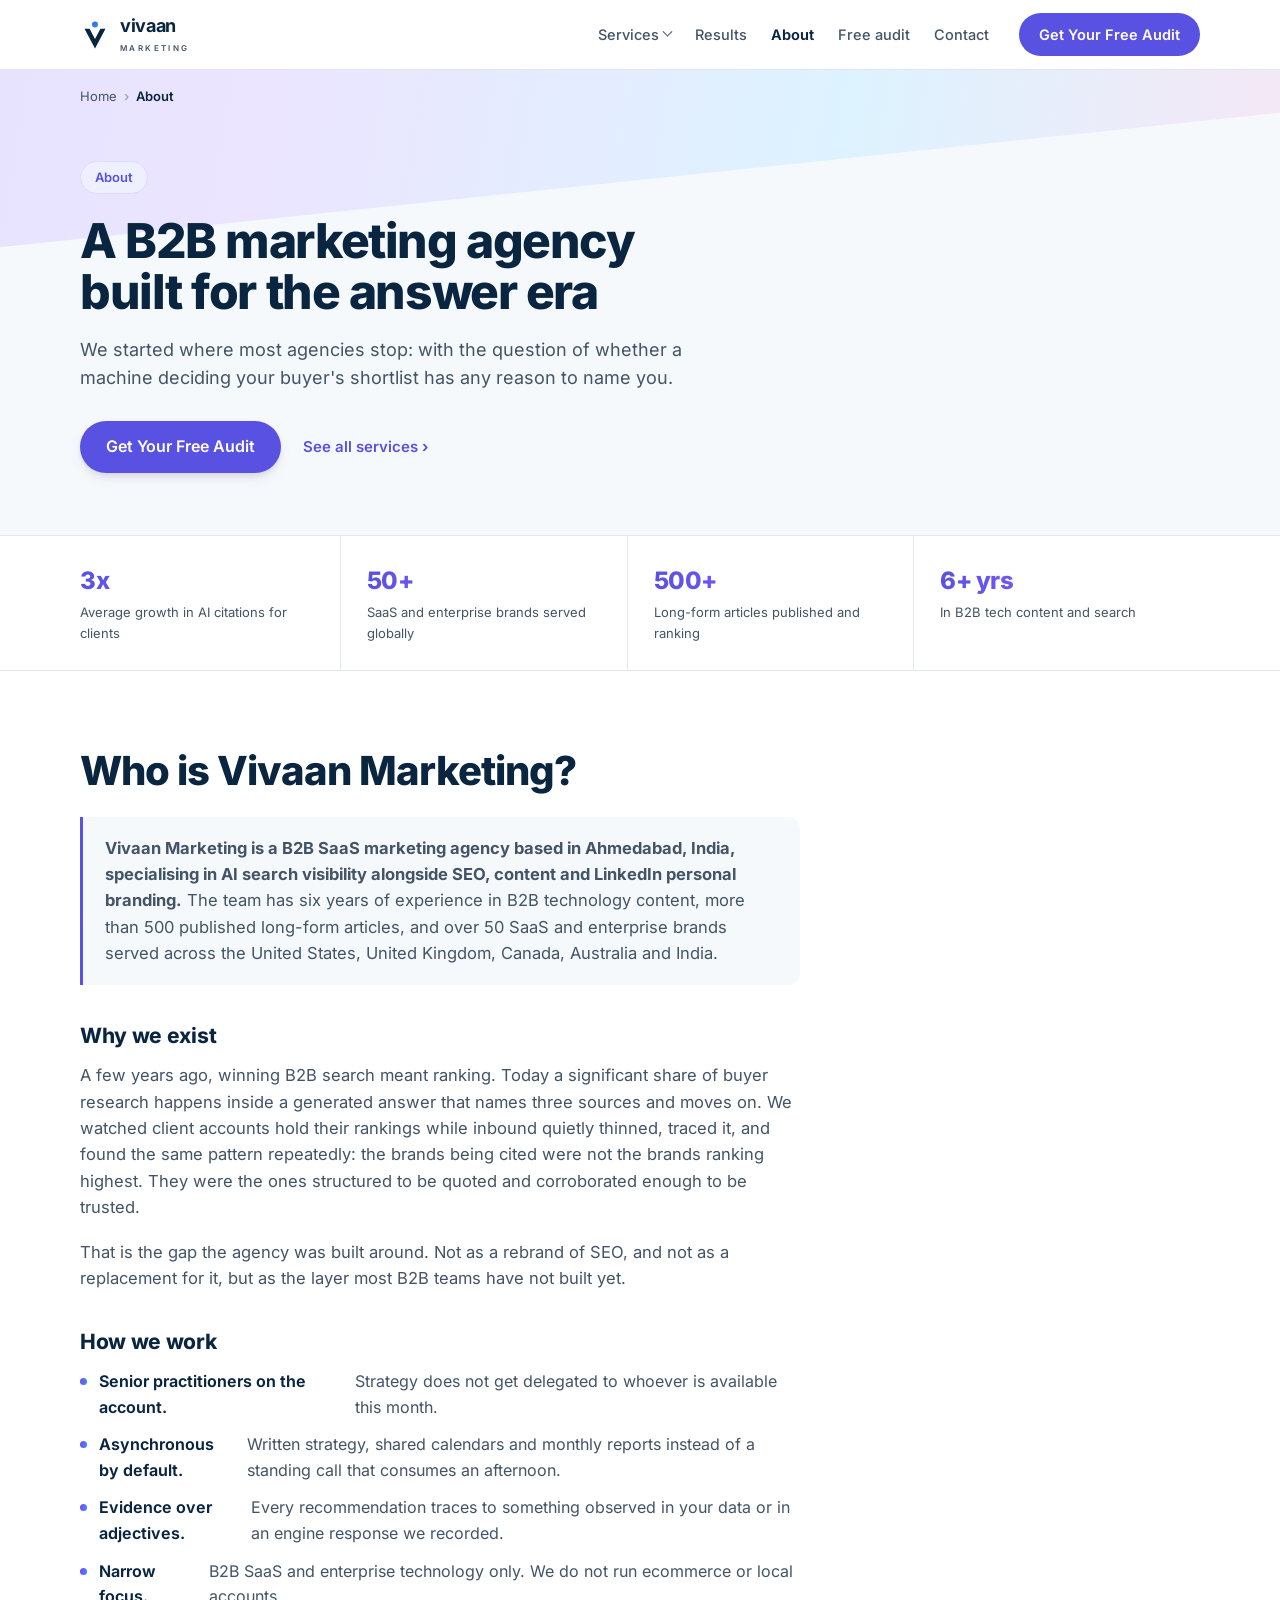
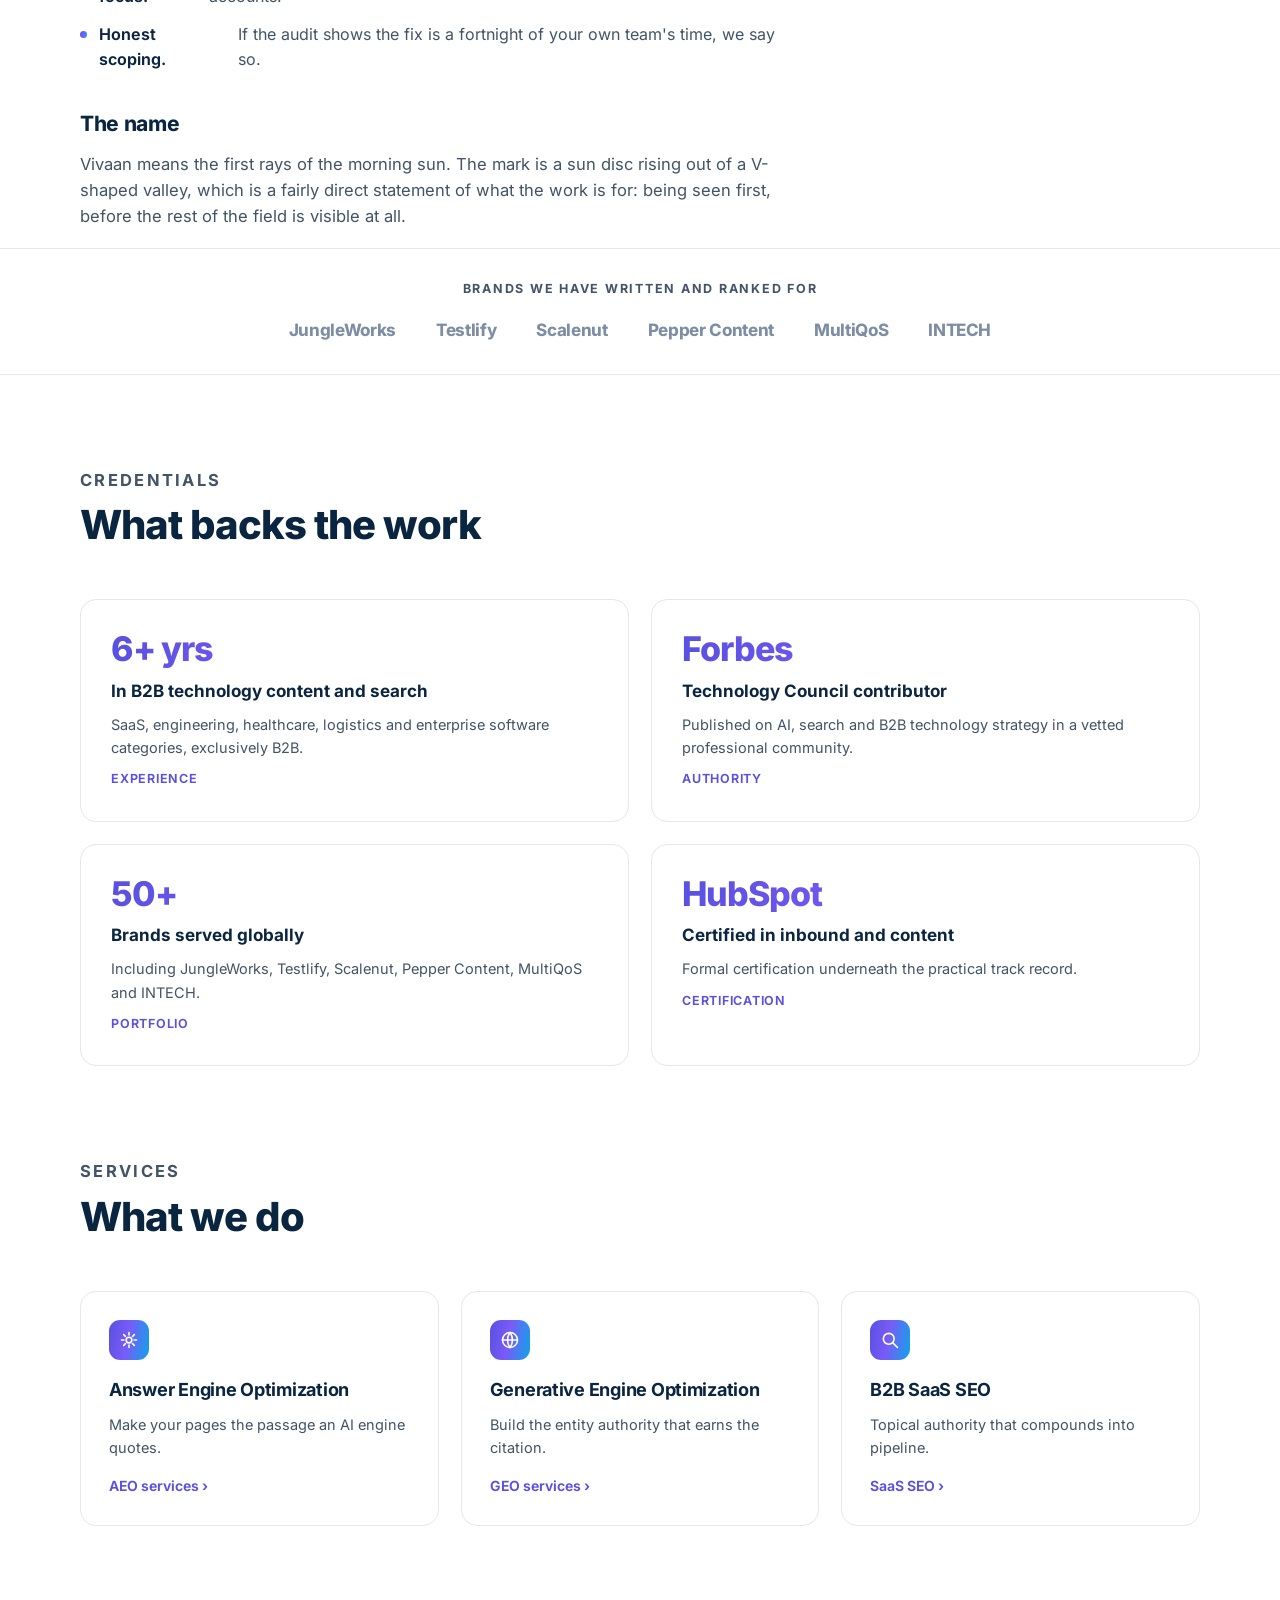
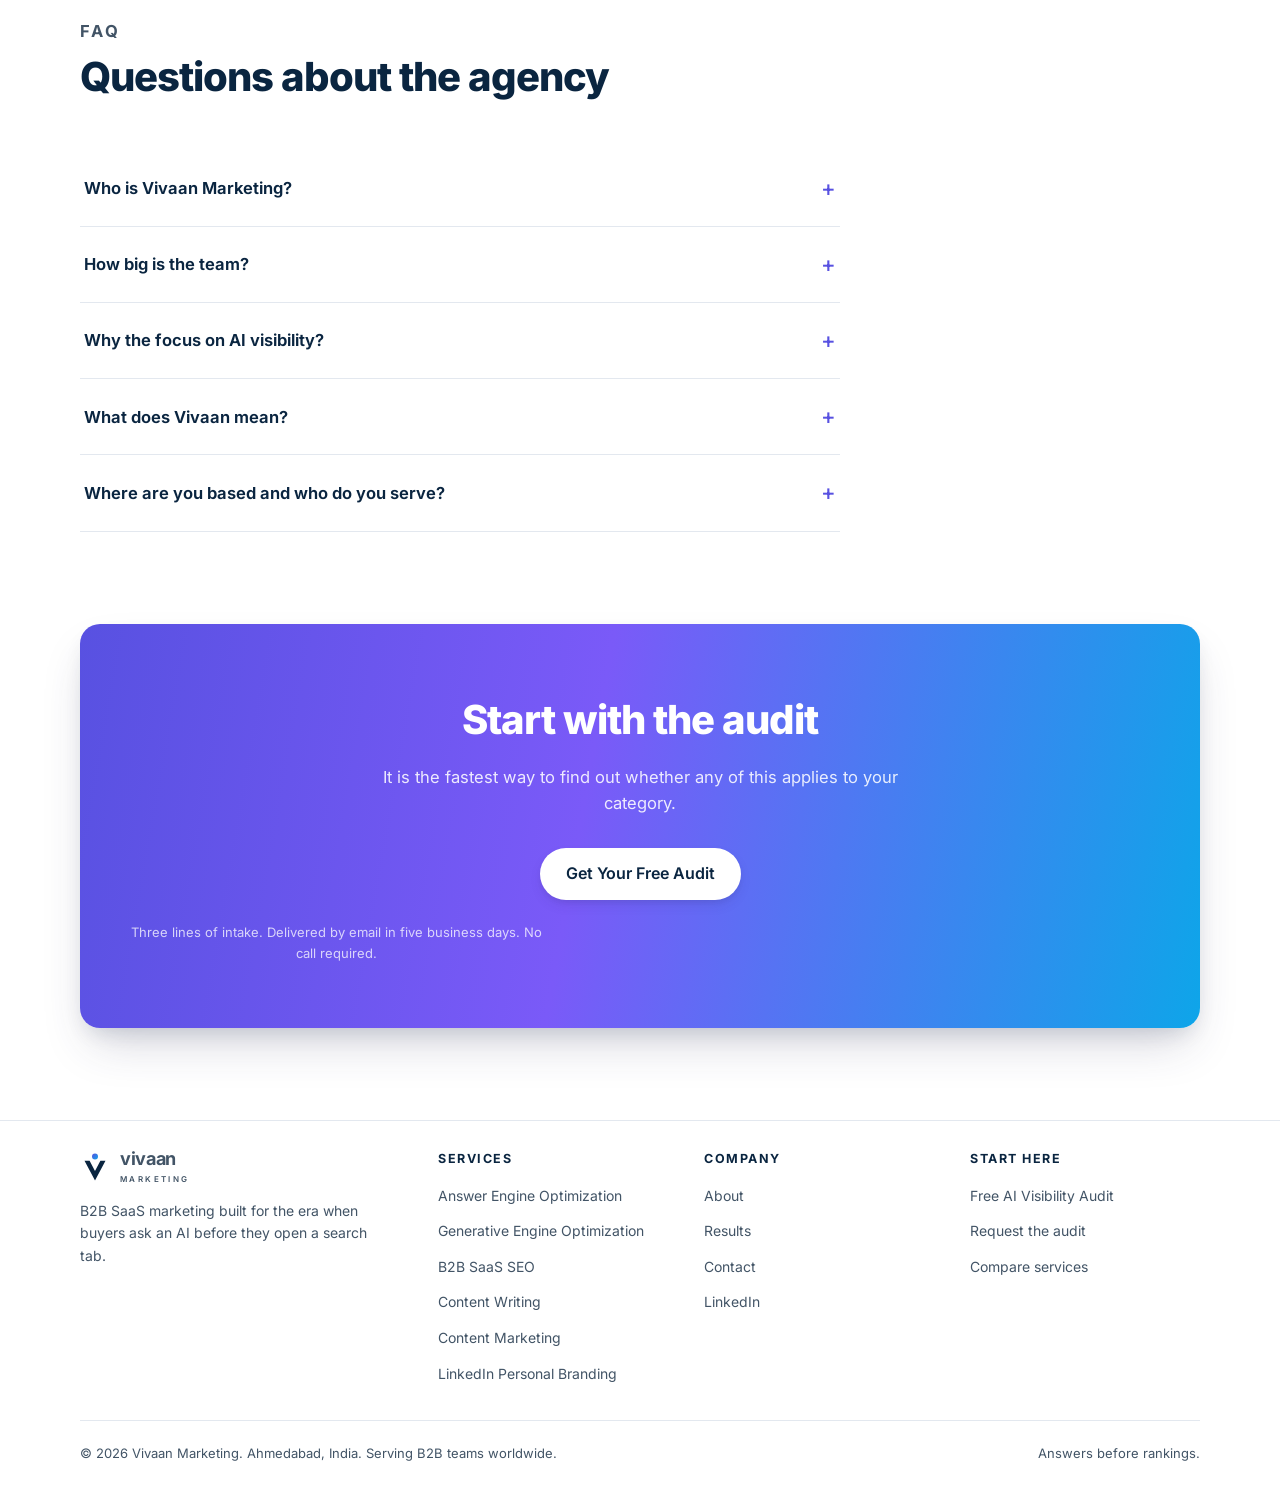
==== about/index.html @ de5fc1b3 "Build Vivaan Marketing site: 13 pages, AEO/GEO schema, CWV optimised Full-service B2B SaaS marketing" ====
<!doctype html>
<html lang="en">
<head>
<meta charset="utf-8">
<meta name="viewport" content="width=device-width, initial-scale=1">
<title>About Vivaan Marketing | B2B SaaS Marketing Agency</title>
<meta name="description" content="Vivaan Marketing is a B2B SaaS marketing agency specialising in AI search visibility, SEO, content and LinkedIn. Six years in B2B tech, 50+ brands, 500+ articles shipped.">
<link rel="canonical" href="https://vivaanmarketing.com/about/">
<meta name="robots" content="index, follow, max-image-preview:large, max-snippet:-1, max-video-preview:-1">
<link rel="preload" href="/assets/fonts/inter-latin.woff2" as="font" type="font/woff2" crossorigin>
<link rel="stylesheet" href="/assets/site.css">
<link rel="icon" href="/assets/favicon.svg" type="image/svg+xml">
<meta name="theme-color" content="#5851E1">
<meta property="og:site_name" content="Vivaan Marketing">
<meta property="og:title" content="About Vivaan Marketing | B2B SaaS Marketing Agency">
<meta property="og:description" content="Vivaan Marketing is a B2B SaaS marketing agency specialising in AI search visibility, SEO, content and LinkedIn. Six years in B2B tech, 50+ brands, 500+ articles shipped.">
<meta property="og:type" content="website">
<meta property="og:url" content="https://vivaanmarketing.com/about/">
<meta property="og:image" content="https://vivaanmarketing.com/assets/social-card.png">
<meta property="og:image:width" content="1200">
<meta property="og:image:height" content="630">
<meta name="twitter:card" content="summary_large_image">
<meta name="twitter:title" content="About Vivaan Marketing | B2B SaaS Marketing Agency">
<meta name="twitter:description" content="Vivaan Marketing is a B2B SaaS marketing agency specialising in AI search visibility, SEO, content and LinkedIn. Six years in B2B tech, 50+ brands, 500+ articles shipped.">
<meta name="twitter:image" content="https://vivaanmarketing.com/assets/social-card.png">
<script type="application/ld+json">{"@context":"https://schema.org","@graph":[{"@type":["ProfessionalService","Organization"],"@id":"https://vivaanmarketing.com/#org","name":"Vivaan Marketing","alternateName":"Vivaan Martech","url":"https://vivaanmarketing.com/","logo":{"@type":"ImageObject","url":"https://vivaanmarketing.com/assets/logo.svg"},"image":"https://vivaanmarketing.com/assets/social-card.png","email":"devmurari.sachin87@gmail.com","description":"B2B SaaS marketing agency specialising in AI search visibility. We make brands the source that ChatGPT, Google AI Overviews, Perplexity, Gemini and Claude cite, and back it with SEO, content and LinkedIn programmes.","slogan":"Answers before rankings.","foundingDate":"2024","sameAs":["https://www.linkedin.com/in/vivaan-martech-868863165/","https://sachindevmurari.com"],"address":{"@type":"PostalAddress","addressLocality":"Ahmedabad","addressRegion":"Gujarat","addressCountry":"IN"},"areaServed":[{"@type":"Country","name":"United States"},{"@type":"Country","name":"United Kingdom"},{"@type":"Country","name":"Canada"},{"@type":"Country","name":"Australia"},{"@type":"Country","name":"India"}],"knowsAbout":["Answer Engine Optimization","Generative Engine Optimization","AI search visibility","B2B SaaS SEO","B2B content marketing","LinkedIn personal branding","Topical authority","Schema markup"],"numberOfEmployees":{"@type":"QuantitativeValue","value":6}},{"@type":"WebSite","@id":"https://vivaanmarketing.com/#website","url":"https://vivaanmarketing.com/","name":"Vivaan Marketing","publisher":{"@id":"https://vivaanmarketing.com/#org"},"inLanguage":"en"},{"@type":"WebPage","@id":"https://vivaanmarketing.com/about/#page","url":"https://vivaanmarketing.com/about/","name":"About Vivaan Marketing | B2B SaaS Marketing Agency","description":"Vivaan Marketing is a B2B SaaS marketing agency specialising in AI search visibility, SEO, content and LinkedIn. Six years in B2B tech, 50+ brands, 500+ articles shipped.","isPartOf":{"@id":"https://vivaanmarketing.com/#website"},"about":{"@id":"https://vivaanmarketing.com/#org"},"inLanguage":"en"},{"@type":"FAQPage","mainEntity":[{"@type":"Question","name":"Who is Vivaan Marketing?","acceptedAnswer":{"@type":"Answer","text":"Vivaan Marketing is a B2B SaaS marketing agency based in Ahmedabad, India, working with technology companies across the United States, United Kingdom, Canada, Australia and India. The team specialises in AI search visibility, SEO, content and LinkedIn personal branding, with six years of B2B technology experience and more than 500 published long-form articles behind it."}},{"@type":"Question","name":"How big is the team?","acceptedAnswer":{"@type":"Answer","text":"Small and senior by design. Strategy stays with an experienced practitioner rather than being handed to an account coordinator, and specialist writers are assigned by domain. We would rather turn work down than staff it with people learning your category on your budget."}},{"@type":"Question","name":"Why the focus on AI visibility?","acceptedAnswer":{"@type":"Answer","text":"Because the shift is already measurable in client accounts. Buyers increasingly shortlist vendors inside ChatGPT, Perplexity and Google AI Overviews before visiting a website, and a generated answer names three sources rather than ten. Agencies still selling rankings alone are optimising for a surface that a growing share of buyers no longer reach."}},{"@type":"Question","name":"What does Vivaan mean?","acceptedAnswer":{"@type":"Answer","text":"Vivaan refers to the first rays of the morning sun, which is where the identity comes from: a sun disc rising out of a V-shaped valley. The commercial reading is deliberate, since the work is about being seen first."}},{"@type":"Question","name":"Where are you based and who do you serve?","acceptedAnswer":{"@type":"Answer","text":"Based in Ahmedabad, Gujarat, India, serving B2B technology companies globally with the United States as the primary market. Delivery is asynchronous by default, so time zones have not been a practical constraint."}}]}]}</script>
</head>
<body>
<a class="skip" href="#main">Skip to content</a>
<header class="nav"><div class="nav-inner" id="navInner"><a class="brand" href="/" aria-label="Vivaan Marketing home"><svg viewBox="0 0 200 200" width="30" height="30" aria-hidden="true" focusable="false"><defs><linearGradient id="navGrad" x1="0" y1="0" x2="1" y2="1"><stop offset="0" stop-color="#5851E1"/><stop offset="1" stop-color="#0EA5E9"/></linearGradient></defs><circle cx="100" cy="30" r="20" fill="url(#navGrad)"/><polygon class="mark-v" points="30,58 100,190 170,58 136,58 100,126 64,58"/></svg><span><span class="word">vivaan</span><span class="desc">MARKETING</span></span></a><button class="nav-toggle" type="button" aria-expanded="false" aria-controls="navLinks" aria-label="Open menu" id="navToggle"><svg viewBox="0 0 24 24" aria-hidden="true"><path d="M4 7h16M4 12h16M4 17h16"/></svg></button><nav class="nav-links" id="navLinks" aria-label="Primary"><details class="has-sub"><summary>Services</summary><div class="submenu"><a href="/services/">All services<span>The full engagement map</span></a><a href="/services/answer-engine-optimization/">Answer Engine Optimization<span>Get quoted in ChatGPT and Perplexity answers</span></a><a href="/services/generative-engine-optimization/">Generative Engine Optimization<span>Win citations in Google AI Overviews and Gemini</span></a><a href="/services/b2b-saas-seo/">B2B SaaS SEO<span>Topical authority that compounds into pipeline</span></a><a href="/services/content-writing/">Content Writing<span>Long-form written by senior B2B specialists</span></a><a href="/services/content-marketing/">Content Marketing<span>Editorial calendars tied to revenue KPIs</span></a><a href="/services/linkedin-personal-branding/">LinkedIn Personal Branding<span>Founder presence, ghostwritten and consistent</span></a></div></details><a href="/results/">Results</a><a href="/about/" class="current">About</a><a href="/free-ai-visibility-audit/">Free audit</a><a href="/contact/">Contact</a></nav><a class="btn" href="mailto:devmurari.sachin87@gmail.com?subject=Free%20AI%20Visibility%20Audit%20request&body=Hi%2C%0A%0AI%20would%20like%20the%20free%20AI%20Visibility%20Audit.%20Here%20are%20my%20three%20lines%3A%0A%0A1.%20Website%3A%20%0A2.%20Category%20(how%20buyers%20describe%20what%20we%20sell)%3A%20%0A3.%20Top%20three%20competitors%3A%20%0A%0AThanks%2C">Get Your Free Audit</a></div></header><main id="main">
<div class="page-hero"><div class="container"><div class="crumbs"><ol><li><a href="/">Home</a></li><li aria-current="page">About</li></ol></div></div><div class="container"><div class="page-hero-inner"><p class="kicker">About</p><h1>A B2B marketing agency built for the answer era</h1><p class="sub">We started where most agencies stop: with the question of whether a machine deciding your buyer's shortlist has any reason to name you.</p><div class="cta-row"><a class="btn big" href="mailto:devmurari.sachin87@gmail.com?subject=Free%20AI%20Visibility%20Audit%20request&body=Hi%2C%0A%0AI%20would%20like%20the%20free%20AI%20Visibility%20Audit.%20Here%20are%20my%20three%20lines%3A%0A%0A1.%20Website%3A%20%0A2.%20Category%20(how%20buyers%20describe%20what%20we%20sell)%3A%20%0A3.%20Top%20three%20competitors%3A%20%0A%0AThanks%2C">Get Your Free Audit</a><a class="link-arrow" href="/services/">See all services</a></div></div></div></div><div class="stats"><div class="container"><div class="stats-inner"><div class="stat"><div class="n">3x</div><div class="d">Average growth in AI citations for clients</div></div><div class="stat"><div class="n">50+</div><div class="d">SaaS and enterprise brands served globally</div></div><div class="stat"><div class="n">500+</div><div class="d">Long-form articles published and ranking</div></div><div class="stat"><div class="n">6+ yrs</div><div class="d">In B2B tech content and search</div></div></div></div></div><section class="tight"><div class="container"><div class="prose"><h2>Who is Vivaan Marketing?</h2><p class="answer-first"><strong>Vivaan Marketing is a B2B SaaS marketing agency based in Ahmedabad, India, specialising in AI search visibility alongside SEO, content and LinkedIn personal branding.</strong> The team has six years of experience in B2B technology content, more than 500 published long-form articles, and over 50 SaaS and enterprise brands served across the United States, United Kingdom, Canada, Australia and India.</p><h3>Why we exist</h3><p>A few years ago, winning B2B search meant ranking. Today a significant share of buyer research happens inside a generated answer that names three sources and moves on. We watched client accounts hold their rankings while inbound quietly thinned, traced it, and found the same pattern repeatedly: the brands being cited were not the brands ranking highest. They were the ones structured to be quoted and corroborated enough to be trusted.</p><p>That is the gap the agency was built around. Not as a rebrand of SEO, and not as a replacement for it, but as the layer most B2B teams have not built yet.</p><h3>How we work</h3><ul><li><strong>Senior practitioners on the account.</strong> Strategy does not get delegated to whoever is available this month.</li><li><strong>Asynchronous by default.</strong> Written strategy, shared calendars and monthly reports instead of a standing call that consumes an afternoon.</li><li><strong>Evidence over adjectives.</strong> Every recommendation traces to something observed in your data or in an engine response we recorded.</li><li><strong>Narrow focus.</strong> B2B SaaS and enterprise technology only. We do not run ecommerce or local accounts.</li><li><strong>Honest scoping.</strong> If the audit shows the fix is a fortnight of your own team's time, we say so.</li></ul><h3>The name</h3><p>Vivaan means the first rays of the morning sun. The mark is a sun disc rising out of a V-shaped valley, which is a fairly direct statement of what the work is for: being seen first, before the rest of the field is visible at all.</p></div></div></section><div class="wall"><div class="container"><p class="lab">Brands we have written and ranked for</p><div class="wall-row"><span>JungleWorks</span><span>Testlify</span><span>Scalenut</span><span>Pepper Content</span><span>MultiQoS</span><span>INTECH</span></div></div></div><section><div class="container"><div class="sec-head"><p class="overline">Credentials</p><h2>What backs the work</h2></div><div class="results"><div class="result"><div class="metric">6+ yrs</div><h3>In B2B technology content and search</h3><p>SaaS, engineering, healthcare, logistics and enterprise software categories, exclusively B2B.</p><span class="who">Experience</span></div><div class="result"><div class="metric">Forbes</div><h3>Technology Council contributor</h3><p>Published on AI, search and B2B technology strategy in a vetted professional community.</p><span class="who">Authority</span></div><div class="result"><div class="metric">50+</div><h3>Brands served globally</h3><p>Including JungleWorks, Testlify, Scalenut, Pepper Content, MultiQoS and INTECH.</p><span class="who">Portfolio</span></div><div class="result"><div class="metric">HubSpot</div><h3>Certified in inbound and content</h3><p>Formal certification underneath the practical track record.</p><span class="who">Certification</span></div></div></div></section><section><div class="container"><div class="sec-head"><p class="overline">Services</p><h2>What we do</h2></div><div class="cards"><a class="card" href="/services/answer-engine-optimization/"><span class="chip"><svg viewBox="0 0 24 24" aria-hidden="true" focusable="false"><path d="M12 3v3M12 18v3M3 12h3M18 12h3M5.6 5.6l2.1 2.1M16.3 16.3l2.1 2.1M18.4 5.6l-2.1 2.1M7.7 16.3l-2.1 2.1"/><circle cx="12" cy="12" r="3.4"/></svg></span><h3>Answer Engine Optimization</h3><p>Make your pages the passage an AI engine quotes.</p><span class="go">AEO services</span></a><a class="card" href="/services/generative-engine-optimization/"><span class="chip"><svg viewBox="0 0 24 24" aria-hidden="true" focusable="false"><circle cx="12" cy="12" r="9"/><path d="M3 12h18M12 3a15 15 0 0 1 0 18a15 15 0 0 1 0-18"/></svg></span><h3>Generative Engine Optimization</h3><p>Build the entity authority that earns the citation.</p><span class="go">GEO services</span></a><a class="card" href="/services/b2b-saas-seo/"><span class="chip"><svg viewBox="0 0 24 24" aria-hidden="true" focusable="false"><circle cx="10.5" cy="10.5" r="6.5"/><path d="M15.4 15.4L21 21"/></svg></span><h3>B2B SaaS SEO</h3><p>Topical authority that compounds into pipeline.</p><span class="go">SaaS SEO</span></a></div></div></section><section><div class="container"><div class="sec-head"><p class="overline">FAQ</p><h2>Questions about the agency</h2></div><div class="faq"><details><summary>Who is Vivaan Marketing?</summary><div class="ans">Vivaan Marketing is a B2B SaaS marketing agency based in Ahmedabad, India, working with technology companies across the United States, United Kingdom, Canada, Australia and India. The team specialises in AI search visibility, SEO, content and LinkedIn personal branding, with six years of B2B technology experience and more than 500 published long-form articles behind it.</div></details><details><summary>How big is the team?</summary><div class="ans">Small and senior by design. Strategy stays with an experienced practitioner rather than being handed to an account coordinator, and specialist writers are assigned by domain. We would rather turn work down than staff it with people learning your category on your budget.</div></details><details><summary>Why the focus on AI visibility?</summary><div class="ans">Because the shift is already measurable in client accounts. Buyers increasingly shortlist vendors inside ChatGPT, Perplexity and Google AI Overviews before visiting a website, and a generated answer names three sources rather than ten. Agencies still selling rankings alone are optimising for a surface that a growing share of buyers no longer reach.</div></details><details><summary>What does Vivaan mean?</summary><div class="ans">Vivaan refers to the first rays of the morning sun, which is where the identity comes from: a sun disc rising out of a V-shaped valley. The commercial reading is deliberate, since the work is about being seen first.</div></details><details><summary>Where are you based and who do you serve?</summary><div class="ans">Based in Ahmedabad, Gujarat, India, serving B2B technology companies globally with the United States as the primary market. Delivery is asynchronous by default, so time zones have not been a practical constraint.</div></details></div></div></section><div class="cta"><div class="container"><div class="cta-panel"><h2>Start with the audit</h2><p>It is the fastest way to find out whether any of this applies to your category.</p><div class="cta-row"><a class="btn big on-grad" href="mailto:devmurari.sachin87@gmail.com?subject=Free%20AI%20Visibility%20Audit%20request&body=Hi%2C%0A%0AI%20would%20like%20the%20free%20AI%20Visibility%20Audit.%20Here%20are%20my%20three%20lines%3A%0A%0A1.%20Website%3A%20%0A2.%20Category%20(how%20buyers%20describe%20what%20we%20sell)%3A%20%0A3.%20Top%20three%20competitors%3A%20%0A%0AThanks%2C">Get Your Free Audit</a></div><p class="fine">Three lines of intake. Delivered by email in five business days. No call required.</p></div></div></div>
</main>
<footer><div class="container"><div class="foot-grid"><div><a class="brand" href="/" aria-label="Vivaan Marketing home"><svg viewBox="0 0 200 200" width="30" height="30" aria-hidden="true" focusable="false"><defs><linearGradient id="footGrad" x1="0" y1="0" x2="1" y2="1"><stop offset="0" stop-color="#5851E1"/><stop offset="1" stop-color="#0EA5E9"/></linearGradient></defs><circle cx="100" cy="30" r="20" fill="url(#footGrad)"/><polygon class="mark-v" points="30,58 100,190 170,58 136,58 100,126 64,58"/></svg><span><span class="word">vivaan</span><span class="desc">MARKETING</span></span></a><p class="foot-blurb">B2B SaaS marketing built for the era when buyers ask an AI before they open a search tab.</p></div><div><h4>Services</h4><ul><li><a href="/services/answer-engine-optimization/">Answer Engine Optimization</a></li><li><a href="/services/generative-engine-optimization/">Generative Engine Optimization</a></li><li><a href="/services/b2b-saas-seo/">B2B SaaS SEO</a></li><li><a href="/services/content-writing/">Content Writing</a></li><li><a href="/services/content-marketing/">Content Marketing</a></li><li><a href="/services/linkedin-personal-branding/">LinkedIn Personal Branding</a></li></ul></div><div><h4>Company</h4><ul><li><a href="/about/">About</a></li><li><a href="/results/">Results</a></li><li><a href="/contact/">Contact</a></li><li><a href="https://www.linkedin.com/in/vivaan-martech-868863165/" rel="me noopener">LinkedIn</a></li></ul></div><div><h4>Start here</h4><ul><li><a href="/free-ai-visibility-audit/">Free AI Visibility Audit</a></li><li><a href="mailto:devmurari.sachin87@gmail.com?subject=Free%20AI%20Visibility%20Audit%20request&body=Hi%2C%0A%0AI%20would%20like%20the%20free%20AI%20Visibility%20Audit.%20Here%20are%20my%20three%20lines%3A%0A%0A1.%20Website%3A%20%0A2.%20Category%20(how%20buyers%20describe%20what%20we%20sell)%3A%20%0A3.%20Top%20three%20competitors%3A%20%0A%0AThanks%2C">Request the audit</a></li><li><a href="/services/">Compare services</a></li></ul></div></div><div class="foot-bar"><div class="foot-inner"><span>&copy; 2026 Vivaan Marketing. Ahmedabad, India. Serving B2B teams worldwide.</span><span class="spacer"></span><span>Answers before rankings.</span></div></div></div></footer>
<script>(function(){var t=document.getElementById("navToggle"),n=document.getElementById("navInner");t.addEventListener("click",function(){var o=n.classList.toggle("open");t.setAttribute("aria-expanded",o?"true":"false");t.setAttribute("aria-label",o?"Close menu":"Open menu");});})();</script>
</body>
</html>
---- assets/site.css ----
@font-face {
  font-family: "InterVar";
  src: url("/assets/fonts/inter-latin.woff2") format("woff2");
  font-weight: 100 900;
  font-style: normal;
  font-display: swap;
  unicode-range: U+0000-00FF, U+0131, U+0152-0153, U+02BB-02BC, U+02C6, U+02DA, U+02DC, U+2000-206F, U+2074, U+20AC, U+2122, U+2191, U+2193, U+2212, U+2215, U+FEFF, U+FFFD;
}

  :root {
    --ink: #0A2540;
    --body: #425466;
    --ground: #F6F9FC;
    --white: #FFFFFF;
    --line: #E3E8EF;
    --indigo: #5851E1;
    --indigo-deep: #443DC4;
    --violet: #7A5AF8;
    --cyan: #0EA5E9;
    --pink: #EC4899;
    --green: #10B981;
    --grad: linear-gradient(100deg, #5851E1 0%, #7A5AF8 45%, #0EA5E9 100%);
    --shadow-md: 0 6px 14px -3px rgba(50, 50, 93, 0.14), 0 3px 7px -3px rgba(10, 37, 64, 0.12);
    --shadow-lg: 0 24px 48px -12px rgba(50, 50, 93, 0.22), 0 10px 22px -8px rgba(10, 37, 64, 0.16);
  }

  html { scroll-behavior: smooth; }
  @media (prefers-reduced-motion: reduce) {
    html { scroll-behavior: auto; }
    * { animation: none !important; transition: none !important; }
  }
  body {
    margin: 0; background: var(--white); color: var(--ink);
    font-family: "InterVar", "Segoe UI", system-ui, -apple-system, sans-serif;
    line-height: 1.6; font-size: 16px;
    -webkit-font-smoothing: antialiased;
  }
  .container { max-width: 1120px; margin: 0 auto; padding: 0 28px; }
  a { color: inherit; }
  :focus-visible { outline: 2px solid var(--indigo); outline-offset: 3px; }

  .mark-v { fill: var(--ink); }

  /* ---------- nav ---------- */
  header.nav {
    position: sticky; top: 0; z-index: 20;
    background: rgba(255, 255, 255, 0.88); backdrop-filter: blur(10px);
    border-bottom: 1px solid var(--line);
  }
  .nav-inner { display: flex; align-items: center; gap: 30px; padding: 13px 28px; max-width: 1120px; margin: 0 auto; }
  .brand { display: flex; align-items: center; gap: 10px; text-decoration: none; margin-right: auto; }
  .brand .word { font-weight: 700; font-size: 18px; letter-spacing: -0.02em; line-height: 1; }
  .brand .desc { display: block; font-size: 8px; font-weight: 600; letter-spacing: 0.3em; color: var(--body); margin-top: 2px; }
  .nav-links { display: flex; gap: 24px; font-size: 14.5px; font-weight: 500; }
  .nav-links a { text-decoration: none; color: var(--body); }
  .nav-links a:hover { color: var(--ink); }
  .btn {
    display: inline-flex; align-items: center; gap: 8px;
    background: var(--indigo); color: #fff; border-radius: 99px;
    font-weight: 600; font-size: 14.5px; text-decoration: none;
    padding: 10px 20px; transition: background 0.2s ease, transform 0.2s ease, box-shadow 0.2s ease;
  }
  .btn:hover { background: var(--indigo-deep); }
  .btn.big { font-size: 16px; padding: 13px 26px; box-shadow: var(--shadow-md); }
  .btn.big:hover { transform: translateY(-1px); box-shadow: var(--shadow-lg); }
  .btn.on-grad { background: #fff; color: var(--ink); }
  .btn.on-grad:hover { background: #F0F4FF; }
  .link-arrow { font-size: 15px; font-weight: 600; color: var(--indigo); text-decoration: none; }
  .link-arrow:hover { color: var(--indigo-deep); }
  .link-arrow::after { content: " \203A"; font-weight: 700; }
  @media (max-width: 760px) { .nav-links { display: none; } }

  /* ---------- hero ---------- */
  .hero { position: relative; overflow: hidden; background: var(--ground); }
  .hero::before {
    content: ""; position: absolute; left: -12%; right: -12%; top: -420px; height: 560px;
    background: linear-gradient(100deg, #E4E1FF 0%, #EBE5FF 30%, #DDF3FF 65%, #FCE4F3 100%);
    transform: skewY(-6deg);
  }
  .hero-inner { position: relative; display: grid; grid-template-columns: 1.05fr 0.95fr; gap: 56px; align-items: center; padding: 92px 0 100px; }
  .kicker {
    display: inline-flex; align-items: center; gap: 8px;
    font-size: 13px; font-weight: 600; color: var(--indigo);
    background: #EEF0FF; border: 1px solid #DDD9FF; border-radius: 99px;
    padding: 5px 14px; margin: 0 0 22px;
  }
  h1 {
    font-size: clamp(36px, 5.2vw, 56px); line-height: 1.06; letter-spacing: -0.03em;
    font-weight: 800; margin: 0 0 20px; text-wrap: balance;
  }
  h1 .grad-text {
    background: var(--grad); -webkit-background-clip: text; background-clip: text; color: transparent;
  }
  .hero p.sub { font-size: 18px; color: var(--body); max-width: 47ch; margin: 0 0 32px; }
  .hero p.sub strong { color: var(--ink); font-weight: 650; }
  .cta-row { display: flex; align-items: center; gap: 22px; flex-wrap: wrap; }
  .cta-note { font-size: 13px; color: var(--body); margin: 14px 0 0; }

  /* AI answer visual */
  .answer-stack { position: relative; }
  .answer-glow {
    position: absolute; inset: -8% -6%; border-radius: 28px;
    background: var(--grad); opacity: 0.16; filter: blur(34px);
  }
  .answer-card {
    position: relative; background: #fff; border-radius: 14px; box-shadow: var(--shadow-lg);
    border: 1px solid var(--line); padding: 22px 24px; font-size: 14px;
  }
  .answer-card .q { display: flex; gap: 10px; align-items: center; padding-bottom: 14px; border-bottom: 1px solid var(--line); font-weight: 600; }
  .answer-card .q .dot { width: 26px; height: 26px; border-radius: 8px; background: var(--grad); flex: none; }
  .answer-card .a { padding-top: 14px; color: var(--body); line-height: 1.65; }
  .answer-card .a strong { color: var(--ink); font-weight: 650; }
  .cite {
    display: inline-block; background: #EEF0FF; border: 1px solid #DDD9FF; color: var(--indigo);
    font-size: 11.5px; font-weight: 600; border-radius: 6px; padding: 1px 7px; margin: 0 2px;
  }
  .answer-card .srcs { display: flex; gap: 8px; margin-top: 16px; flex-wrap: wrap; }
  .src-chip { font-size: 11.5px; font-weight: 600; color: var(--body); background: var(--ground); border: 1px solid var(--line); border-radius: 99px; padding: 4px 11px; }
  .src-chip.them { color: #fff; background: var(--ink); border-color: var(--ink); }
  .src-chip.missing { color: var(--pink); background: #FDF2F8; border: 1.5px dashed #F5BBD8; }
  .answer-tag {
    position: absolute; right: -10px; top: -14px; background: var(--ink); color: #fff;
    font-size: 11.5px; font-weight: 600; border-radius: 99px; padding: 6px 13px; box-shadow: var(--shadow-md);
  }
  @media (max-width: 900px) {
    .hero-inner { grid-template-columns: 1fr; padding: 68px 0 80px; }
    .answer-stack { max-width: 460px; }
  }

  /* ---------- proof bar ---------- */
  .stats { border-bottom: 1px solid var(--line); background: #fff; }
  .stats-inner { display: flex; flex-wrap: wrap; }
  .stat { flex: 1 1 200px; padding: 26px 26px 26px 0; }
  .stat + .stat { border-left: 1px solid var(--line); padding-left: 26px; }
  .stat .n { font-size: 24px; font-weight: 800; letter-spacing: -0.02em; background: var(--grad); -webkit-background-clip: text; background-clip: text; color: transparent; }
  .stat .d { font-size: 13px; color: var(--body); margin-top: 2px; }
  @media (max-width: 720px) { .stat + .stat { border-left: none; padding-left: 0; border-top: 1px solid var(--line); } }

  /* ---------- sections ---------- */
  section { padding: 92px 0 0; }
  .sec-head { max-width: 660px; margin-bottom: 42px; }
  .overline { font-size: 12.5px; font-weight: 700; letter-spacing: 0.14em; text-transform: uppercase; color: var(--indigo); margin: 0 0 10px; }
  h2 { font-size: clamp(28px, 3.8vw, 40px); letter-spacing: -0.025em; font-weight: 800; margin: 0 0 14px; text-wrap: balance; }
  .sec-head p { color: var(--body); margin: 0; font-size: 16.5px; }

  /* audit section */
  .audit-wrap { display: grid; grid-template-columns: 1fr 1fr; gap: 56px; align-items: center; }
  .audit-list { list-style: none; margin: 0 0 30px; padding: 0; display: flex; flex-direction: column; gap: 18px; }
  .audit-list li { display: flex; gap: 14px; font-size: 15.5px; color: var(--body); }
  .audit-list li strong { color: var(--ink); font-weight: 650; }
  .check { flex: none; width: 22px; height: 22px; border-radius: 50%; background: #E7F9F1; display: flex; align-items: center; justify-content: center; margin-top: 2px; }
  .check svg { width: 12px; height: 12px; stroke: var(--green); stroke-width: 2.6; fill: none; stroke-linecap: round; stroke-linejoin: round; }
  .audit-visual { background: var(--ground); border: 1px solid var(--line); border-radius: 16px; padding: 30px; }
  .gap-row { display: flex; align-items: center; justify-content: space-between; gap: 12px; padding: 13px 0; border-bottom: 1px solid var(--line); font-size: 13.5px; font-weight: 600; }
  .gap-row:last-of-type { border-bottom: none; }
  .gap-row .kq { color: var(--ink); }
  .pill { font-size: 11px; font-weight: 700; border-radius: 99px; padding: 3px 11px; white-space: nowrap; }
  .pill.cited { background: #E7F9F1; color: #0B815A; }
  .pill.gap { background: #FDF2F8; color: #BE185D; }
  .audit-visual .cap { font-size: 12px; color: var(--body); margin: 14px 0 0; }
  @media (max-width: 860px) { .audit-wrap { grid-template-columns: 1fr; gap: 40px; } }

  /* process */
  .steps { display: grid; grid-template-columns: repeat(4, 1fr); gap: 20px; }
  .step { background: #fff; border: 1px solid var(--line); border-radius: 12px; padding: 24px; }
  .step .num {
    width: 30px; height: 30px; border-radius: 99px; background: var(--grad); color: #fff;
    display: flex; align-items: center; justify-content: center;
    font-size: 13px; font-weight: 700; margin-bottom: 14px;
  }
  .step h3 { font-size: 16.5px; margin: 0 0 6px; font-weight: 700; }
  .step p { font-size: 14px; color: var(--body); margin: 0; }
  @media (max-width: 940px) { .steps { grid-template-columns: repeat(2, 1fr); } }
  @media (max-width: 560px) { .steps { grid-template-columns: 1fr; } }

  /* pricing ladder */
  .plans { display: grid; grid-template-columns: 1fr 1fr; gap: 24px; align-items: stretch; }
  .plan { background: #fff; border: 1px solid var(--line); border-radius: 16px; padding: 34px; display: flex; flex-direction: column; box-shadow: 0 2px 5px -1px rgba(50,50,93,0.08); }
  .plan.featured { border: 2px solid var(--indigo); box-shadow: var(--shadow-md); position: relative; }
  .plan .badge {
    position: absolute; top: -13px; left: 30px; background: var(--grad); color: #fff;
    font-size: 11.5px; font-weight: 700; border-radius: 99px; padding: 4px 14px;
  }
  .plan .tier { font-size: 13px; font-weight: 700; letter-spacing: 0.1em; text-transform: uppercase; color: var(--indigo); margin: 0 0 8px; }
  .plan .price { font-size: 34px; font-weight: 800; letter-spacing: -0.02em; margin: 0; }
  .plan .price span { font-size: 15px; font-weight: 500; color: var(--body); }
  .plan .for { font-size: 14px; color: var(--body); margin: 6px 0 22px; }
  .plan ul { list-style: none; margin: 0 0 28px; padding: 0; display: flex; flex-direction: column; gap: 12px; }
  .plan ul li { display: flex; gap: 11px; font-size: 14.5px; color: var(--body); }
  .plan .cta-slot { margin-top: auto; }
  @media (max-width: 820px) { .plans { grid-template-columns: 1fr; } }

  /* why me */
  .why-list { list-style: none; margin: 0; padding: 0; display: grid; grid-template-columns: 1fr 1fr; gap: 22px 40px; }
  .why-list li { display: flex; gap: 14px; font-size: 15.5px; color: var(--body); }
  .why-list li strong { color: var(--ink); font-weight: 650; }
  @media (max-width: 720px) { .why-list { grid-template-columns: 1fr; } }

  /* FAQ */
  .faq { max-width: 760px; }
  .faq details { border-bottom: 1px solid var(--line); }
  .faq summary {
    cursor: pointer; list-style: none; display: flex; justify-content: space-between; align-items: center;
    gap: 20px; padding: 20px 4px; font-size: 16.5px; font-weight: 650;
  }
  .faq summary::-webkit-details-marker { display: none; }
  .faq summary::after { content: "+"; font-size: 22px; font-weight: 500; color: var(--indigo); flex: none; }
  .faq details[open] summary::after { content: "\2212"; }
  .faq .ans { padding: 0 4px 22px; color: var(--body); font-size: 15px; max-width: 62ch; }

  /* about band */
  .about-band { background: var(--ground); border-top: 1px solid var(--line); border-bottom: 1px solid var(--line); margin-top: 92px; padding: 64px 0; }
  .about-band .inner { display: grid; grid-template-columns: auto 1fr; gap: 40px; align-items: center; max-width: 880px; margin: 0 auto; padding: 0 28px; }
  .about-band svg { width: 80px; height: 80px; }
  .about-band p { margin: 0 0 10px; color: var(--body); font-size: 15.5px; }
  .about-band p strong { color: var(--ink); font-weight: 650; }
  @media (max-width: 640px) { .about-band .inner { grid-template-columns: 1fr; } }

  /* CTA */
  .cta { padding: 92px 0; }
  .cta-panel {
    background: var(--grad); border-radius: 20px; padding: 64px 40px; text-align: center;
    color: #fff; box-shadow: var(--shadow-lg);
  }
  .cta-panel h2 { color: #fff; margin-bottom: 12px; }
  .cta-panel p { color: rgba(255,255,255,0.87); max-width: 54ch; margin: 0 auto 32px; font-size: 16.5px; }
  .cta-panel .cta-row { justify-content: center; }
  .cta-panel .fine { font-size: 13px; color: rgba(255,255,255,0.75); margin: 22px 0 0; }

  footer { border-top: 1px solid var(--line); padding: 28px 0 44px; background: #fff; }
  .foot-inner { display: flex; align-items: center; gap: 14px; flex-wrap: wrap; font-size: 13px; color: var(--body); }
  .foot-inner .spacer { margin-left: auto; }

/* ============ multi-page additions ============ */

  img, svg { max-width: 100%; }
  .skip {
    position: absolute; left: -9999px; top: 0; background: var(--ink); color: #fff;
    padding: 10px 16px; border-radius: 0 0 8px 0; z-index: 100; font-weight: 600; font-size: 14px;
  }
  .skip:focus { left: 0; }

  /* nav: dropdown + mobile */
  .nav-links a.current { color: var(--ink); font-weight: 650; }
  .has-sub { position: relative; }
  .has-sub > summary {
    list-style: none; cursor: pointer; display: inline-flex; align-items: center; gap: 5px;
    color: var(--body); font-weight: 500;
  }
  .has-sub > summary::-webkit-details-marker { display: none; }
  .has-sub > summary::after {
    content: ""; width: 6px; height: 6px; border-right: 1.6px solid currentColor;
    border-bottom: 1.6px solid currentColor; transform: rotate(45deg) translate(-2px, -2px);
  }
  .has-sub[open] > summary { color: var(--ink); }
  .submenu {
    position: absolute; top: calc(100% + 14px); left: -18px; width: 288px;
    background: #fff; border: 1px solid var(--line); border-radius: 14px;
    box-shadow: var(--shadow-lg); padding: 8px; z-index: 30;
  }
  .submenu a {
    display: block; padding: 9px 12px; border-radius: 9px; text-decoration: none;
    font-size: 14px; font-weight: 600; color: var(--ink);
  }
  .submenu a span { display: block; font-weight: 400; font-size: 12.5px; color: var(--body); margin-top: 1px; }
  .submenu a:hover { background: var(--ground); }
  .nav-toggle {
    display: none; margin-left: auto; background: none; border: 1px solid var(--line);
    border-radius: 9px; padding: 7px 9px; cursor: pointer; line-height: 0;
  }
  .nav-toggle svg { width: 20px; height: 20px; stroke: var(--ink); stroke-width: 2; fill: none; stroke-linecap: round; }
  @media (max-width: 900px) {
    .nav-inner { flex-wrap: wrap; gap: 0 14px; }
    .nav-toggle { display: block; }
    .nav-inner > .btn { display: none; }
    .nav-links {
      display: none; order: 3; width: 100%; flex-direction: column; gap: 0;
      border-top: 1px solid var(--line); margin-top: 12px; padding: 8px 0 14px;
    }
    .nav-inner.open .nav-links { display: flex; }
    .nav-inner.open > .btn { display: inline-flex; margin: 4px 0 10px; order: 4; }
    .nav-links > a, .has-sub > summary { padding: 11px 2px; font-size: 15.5px; }
    .has-sub { position: static; }
    .submenu { position: static; width: auto; box-shadow: none; border: none; padding: 0 0 6px 12px; }
    .submenu a { padding: 8px 10px; }
  }

  /* page hero (interior pages) */
  .page-hero { background: var(--ground); border-bottom: 1px solid var(--line); position: relative; overflow: hidden; }
  .page-hero::before {
    content: ""; position: absolute; left: -12%; right: -12%; top: -430px; height: 540px;
    background: linear-gradient(100deg, #E4E1FF 0%, #EBE5FF 30%, #DDF3FF 65%, #FCE4F3 100%);
    transform: skewY(-6deg);
  }
  .page-hero .container { position: relative; }
  .page-hero-inner { padding: 54px 0 62px; max-width: 760px; }
  .page-hero h1 { font-size: clamp(32px, 4.6vw, 48px); margin-bottom: 18px; }
  .page-hero p.sub { font-size: 18px; color: var(--body); max-width: 60ch; margin: 0 0 28px; }
  .page-hero p.sub strong { color: var(--ink); font-weight: 650; }

  /* breadcrumbs */
  .crumbs { font-size: 13px; color: var(--body); padding: 16px 0 0; }
  .crumbs ol { list-style: none; display: flex; flex-wrap: wrap; gap: 7px; margin: 0; padding: 0; }
  .crumbs a { color: var(--body); text-decoration: none; }
  .crumbs a:hover { color: var(--indigo); }
  .crumbs li + li::before { content: "\203A"; margin-right: 7px; color: #9AA7B8; }
  .crumbs [aria-current] { color: var(--ink); font-weight: 600; }

  /* answer block: the AI-quotable definition under an H2 */
  .answer-first {
    background: var(--ground); border-left: 3px solid var(--indigo); border-radius: 0 12px 12px 0;
    padding: 18px 22px; margin: 0 0 26px; font-size: 16.5px; color: var(--ink); max-width: 72ch;
  }
  .answer-first strong { font-weight: 700; }

  /* generic prose */
  .prose { max-width: 72ch; }
  .prose p { color: var(--body); font-size: 16.5px; margin: 0 0 18px; }
  .prose h3 { font-size: 21px; font-weight: 750; letter-spacing: -0.015em; margin: 34px 0 10px; }
  .prose ul { margin: 0 0 20px; padding: 0; list-style: none; display: flex; flex-direction: column; gap: 12px; }
  .prose ul li { display: flex; gap: 12px; font-size: 16px; color: var(--body); }
  .prose ul li strong { color: var(--ink); font-weight: 650; }
  .prose ul li::before { content: ""; flex: none; width: 7px; height: 7px; border-radius: 50%; background: var(--grad); margin-top: 9px; }
  .prose a { color: var(--indigo); font-weight: 600; }

  /* service card grid */
  .cards { display: grid; grid-template-columns: repeat(3, 1fr); gap: 22px; }
  .card {
    background: #fff; border: 1px solid var(--line); border-radius: 16px; padding: 28px;
    display: flex; flex-direction: column; text-decoration: none;
    transition: transform .2s ease, box-shadow .2s ease, border-color .2s ease;
  }
  a.card:hover { transform: translateY(-3px); box-shadow: var(--shadow-md); border-color: #D3DAE6; }
  .card .chip {
    width: 40px; height: 40px; border-radius: 11px; background: var(--grad);
    display: flex; align-items: center; justify-content: center; margin-bottom: 16px; flex: none;
  }
  .card .chip svg { width: 20px; height: 20px; stroke: #fff; stroke-width: 1.9; fill: none; stroke-linecap: round; stroke-linejoin: round; }
  .card h3 { font-size: 18px; font-weight: 700; margin: 0 0 8px; letter-spacing: -0.015em; }
  .card p { font-size: 14.5px; color: var(--body); margin: 0 0 16px; }
  .card .go { margin-top: auto; font-size: 14px; font-weight: 650; color: var(--indigo); }
  .card .go::after { content: " \203A"; font-weight: 700; }
  @media (max-width: 940px) { .cards { grid-template-columns: repeat(2, 1fr); } }
  @media (max-width: 620px) { .cards { grid-template-columns: 1fr; } }

  /* client wall */
  .wall { border-top: 1px solid var(--line); border-bottom: 1px solid var(--line); background: #fff; padding: 30px 0; }
  .wall p.lab { font-size: 12.5px; font-weight: 700; letter-spacing: 0.14em; text-transform: uppercase; color: var(--body); margin: 0 0 18px; text-align: center; }
  .wall-row { display: flex; flex-wrap: wrap; justify-content: center; gap: 14px 40px; }
  .wall-row span { font-size: 17px; font-weight: 750; letter-spacing: -0.02em; color: #7C8DA4; }

  /* comparison table */
  .table-wrap { overflow-x: auto; margin: 0 0 26px; border: 1px solid var(--line); border-radius: 14px; }
  table { border-collapse: collapse; width: 100%; min-width: 540px; font-size: 14.5px; }
  caption { text-align: left; font-size: 13px; color: var(--body); padding: 0 0 10px; }
  th, td { text-align: left; padding: 13px 18px; border-bottom: 1px solid var(--line); vertical-align: top; }
  thead th { background: var(--ground); font-size: 12.5px; font-weight: 700; letter-spacing: 0.07em; text-transform: uppercase; color: var(--ink); }
  tbody tr:last-child td { border-bottom: none; }
  td strong { color: var(--ink); font-weight: 650; }
  td { color: var(--body); }

  /* testimonials */
  .quotes { display: grid; grid-template-columns: repeat(3, 1fr); gap: 22px; }
  .quote { background: #fff; border: 1px solid var(--line); border-radius: 16px; padding: 26px; }
  .quote blockquote { margin: 0 0 16px; font-size: 15.5px; color: var(--ink); line-height: 1.62; }
  .quote figcaption { font-size: 13px; color: var(--body); display: flex; align-items: center; gap: 10px; }
  .quote .av {
    width: 32px; height: 32px; border-radius: 50%; background: var(--grad); color: #fff; flex: none;
    display: flex; align-items: center; justify-content: center; font-size: 12px; font-weight: 700;
  }
  @media (max-width: 940px) { .quotes { grid-template-columns: 1fr; } }

  /* results */
  .results { display: grid; grid-template-columns: repeat(2, 1fr); gap: 22px; }
  .result { background: #fff; border: 1px solid var(--line); border-radius: 16px; padding: 30px; }
  .result .metric { font-size: 34px; font-weight: 800; letter-spacing: -0.03em; background: var(--grad); -webkit-background-clip: text; background-clip: text; color: transparent; line-height: 1.1; }
  .result h3 { font-size: 17px; margin: 10px 0 8px; font-weight: 700; }
  .result p { font-size: 14.5px; color: var(--body); margin: 0 0 6px; }
  .result .who { font-size: 12.5px; font-weight: 650; letter-spacing: 0.06em; text-transform: uppercase; color: var(--indigo); }
  @media (max-width: 780px) { .results { grid-template-columns: 1fr; } }

  /* split */
  .split { display: grid; grid-template-columns: 1fr 1fr; gap: 56px; align-items: start; }
  @media (max-width: 880px) { .split { grid-template-columns: 1fr; gap: 36px; } }

  /* contact */
  .contact-grid { display: grid; grid-template-columns: 1.1fr 0.9fr; gap: 48px; align-items: start; }
  .contact-panel { background: var(--ground); border: 1px solid var(--line); border-radius: 16px; padding: 30px; }
  .contact-panel h3 { margin: 0 0 6px; font-size: 18px; }
  .contact-panel p { font-size: 14.5px; color: var(--body); margin: 0 0 18px; }
  .field-note { font-size: 13px; color: var(--body); margin: 16px 0 0; }
  @media (max-width: 820px) { .contact-grid { grid-template-columns: 1fr; gap: 34px; } }

  /* footer */
  .foot-grid { display: grid; grid-template-columns: 1.4fr 1fr 1fr 1fr; gap: 36px; padding-bottom: 34px; }
  .foot-grid h4 { font-size: 12.5px; font-weight: 700; letter-spacing: 0.12em; text-transform: uppercase; color: var(--ink); margin: 0 0 14px; }
  .foot-grid ul { list-style: none; margin: 0; padding: 0; display: flex; flex-direction: column; gap: 10px; }
  .foot-grid a { font-size: 14px; color: var(--body); text-decoration: none; }
  .foot-grid a:hover { color: var(--indigo); }
  .foot-blurb { font-size: 14px; color: var(--body); margin: 14px 0 0; max-width: 34ch; }
  .foot-bar { border-top: 1px solid var(--line); padding-top: 22px; }
  @media (max-width: 860px) { .foot-grid { grid-template-columns: 1fr 1fr; gap: 30px; } }
  @media (max-width: 480px) { .foot-grid { grid-template-columns: 1fr; } }

  section.tight { padding-top: 68px; }
  .sec-head.wide { max-width: 780px; }
  .end-pad { padding-bottom: 20px; }
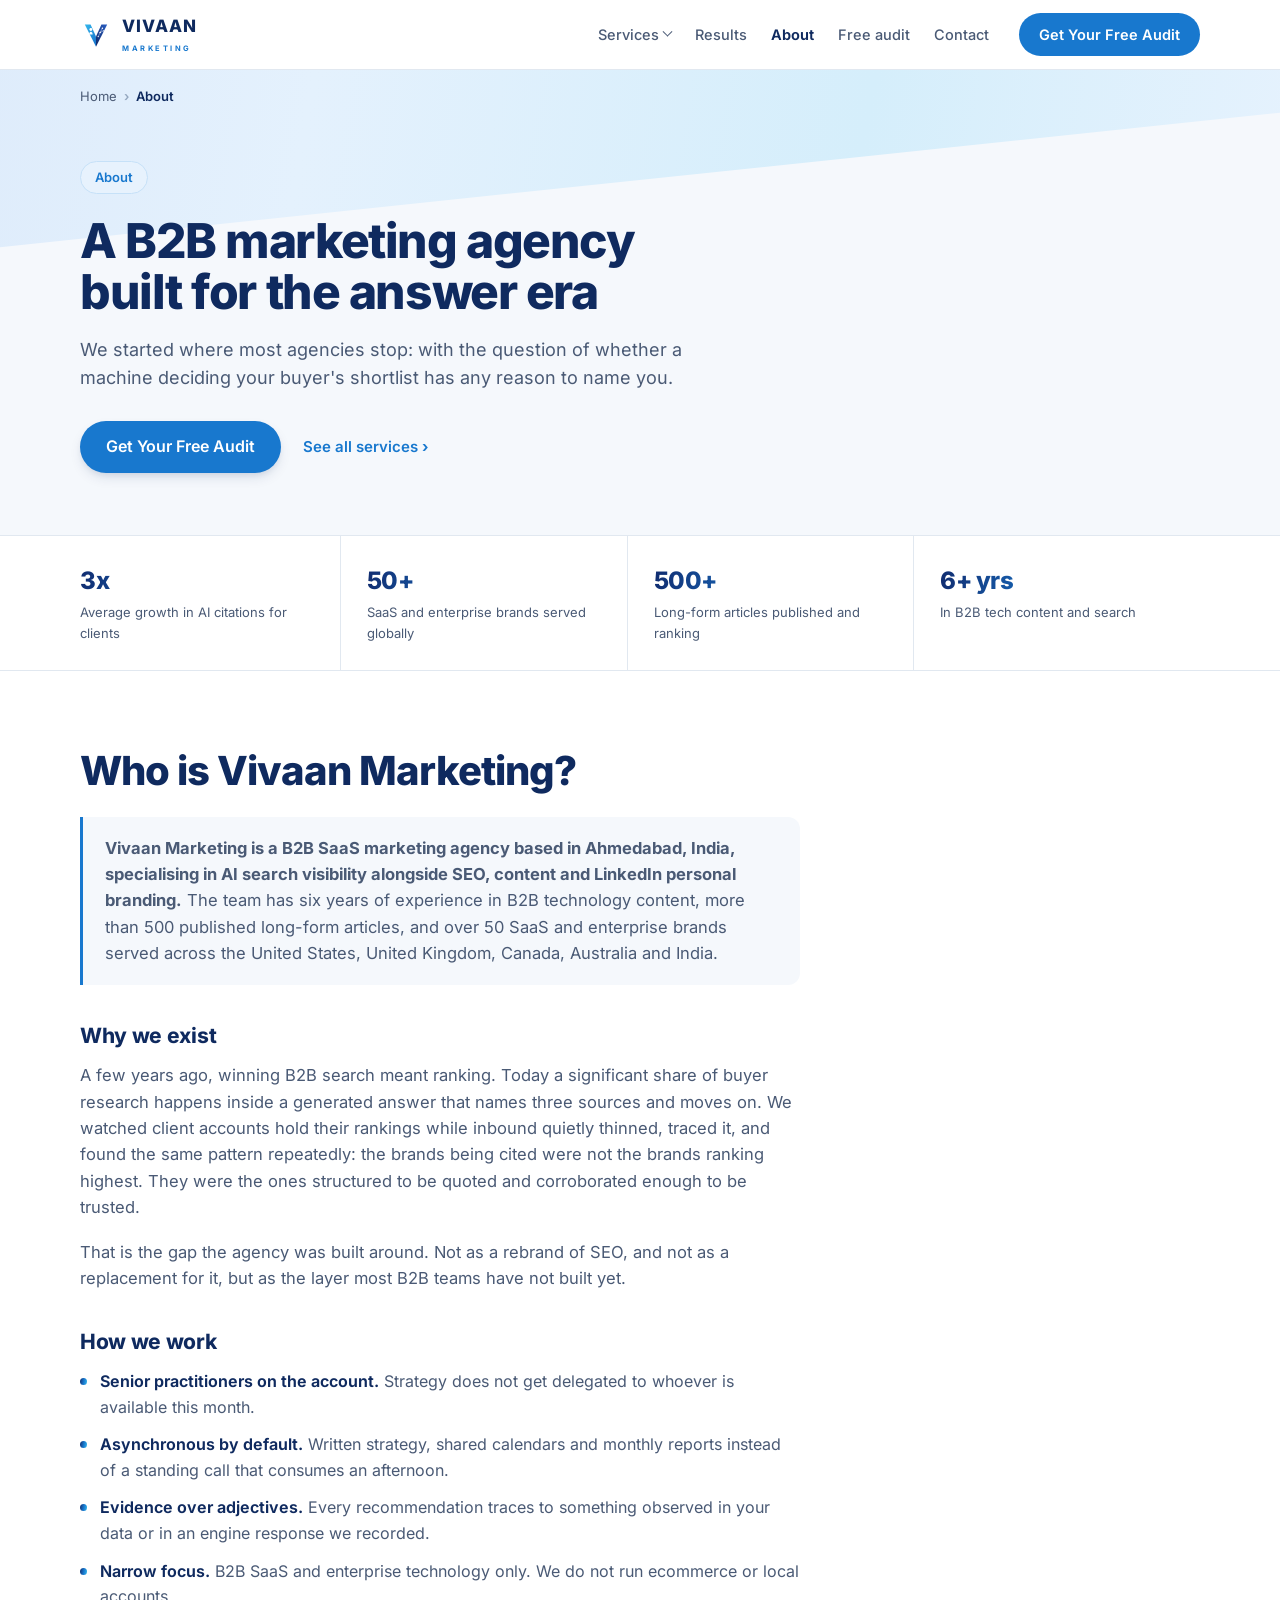
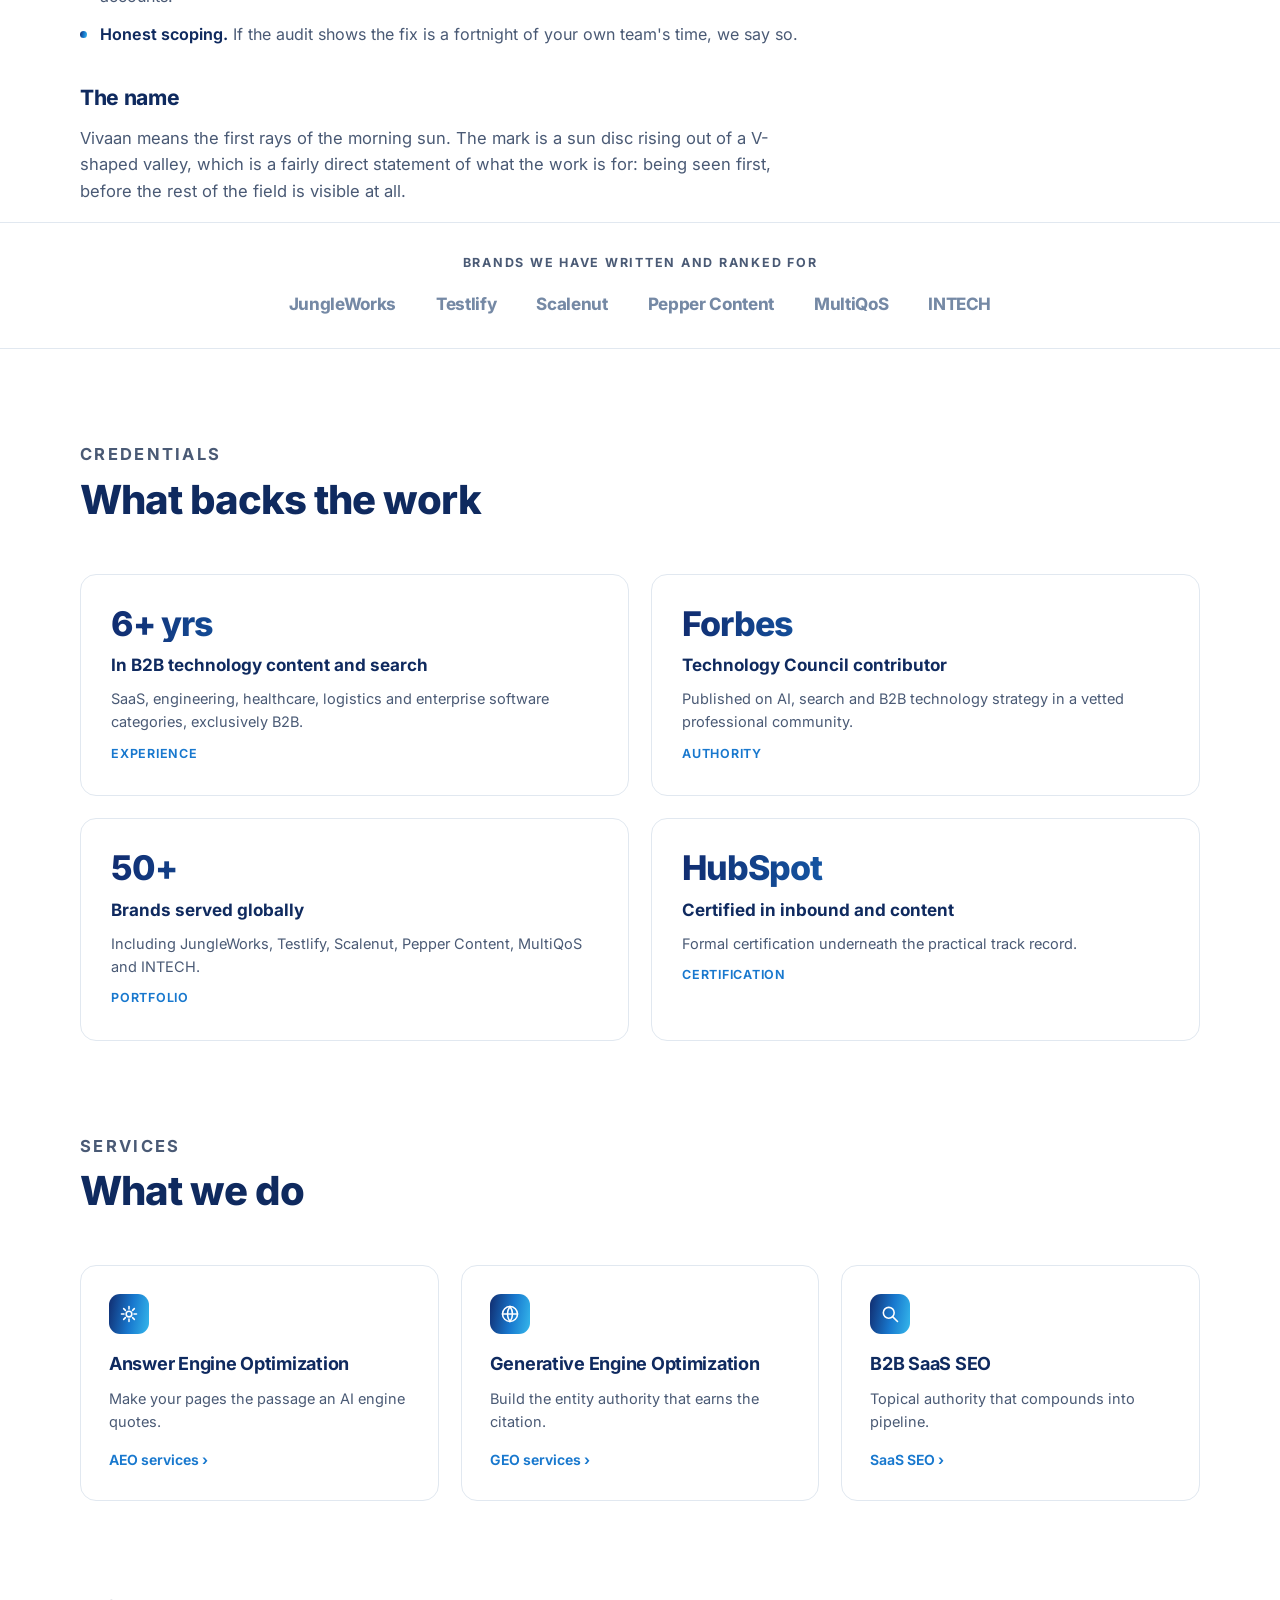
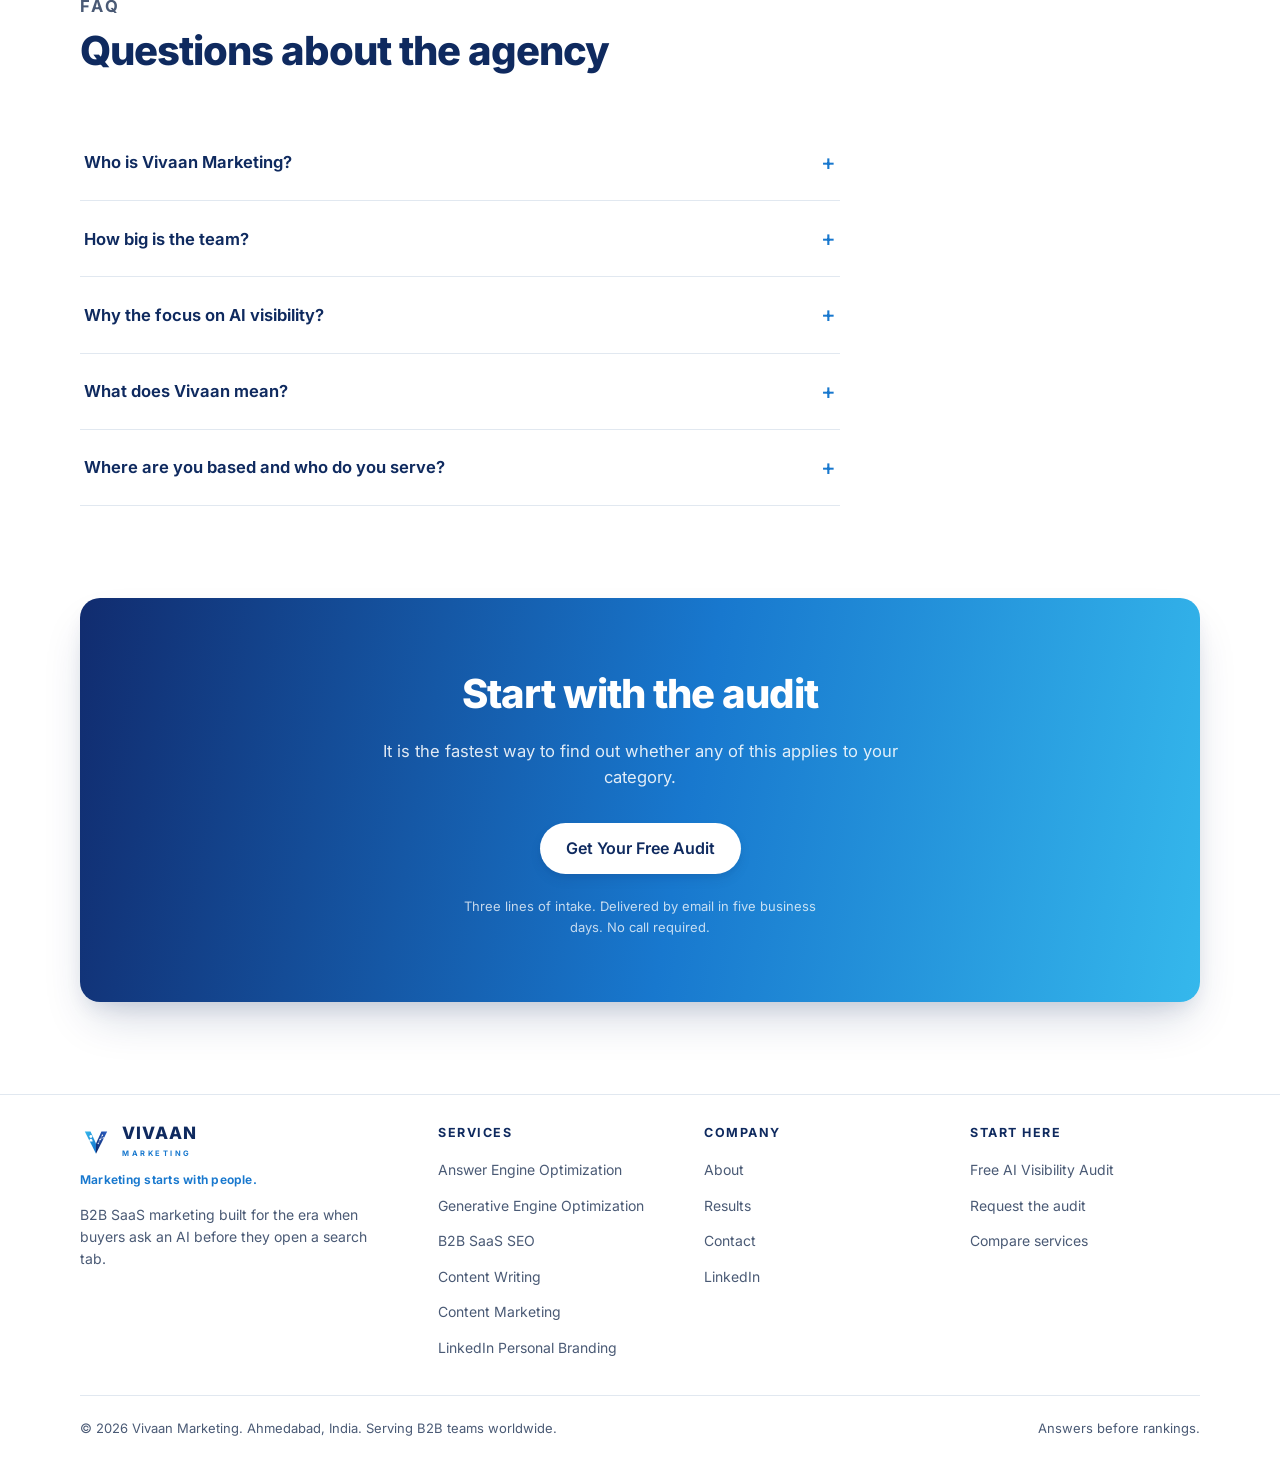
==== commit 5594e3b3: "Adopt the real Vivaan Marketing logo and fix three layout bugs Brand: - Replace the First Light sun " ====
--- a/about/index.html
+++ b/about/index.html
@@ -10,27 +10,29 @@
 <link rel="preload" href="/assets/fonts/inter-latin.woff2" as="font" type="font/woff2" crossorigin>
 <link rel="stylesheet" href="/assets/site.css">
 <link rel="icon" href="/assets/favicon.svg" type="image/svg+xml">
-<meta name="theme-color" content="#5851E1">
+<meta name="theme-color" content="#1878CE">
 <meta property="og:site_name" content="Vivaan Marketing">
 <meta property="og:title" content="About Vivaan Marketing | B2B SaaS Marketing Agency">
 <meta property="og:description" content="Vivaan Marketing is a B2B SaaS marketing agency specialising in AI search visibility, SEO, content and LinkedIn. Six years in B2B tech, 50+ brands, 500+ articles shipped.">
 <meta property="og:type" content="website">
 <meta property="og:url" content="https://vivaanmarketing.com/about/">
-<meta property="og:image" content="https://vivaanmarketing.com/assets/social-card.png">
+<meta property="og:image" content="https://vivaanmarketing.com/assets/social-card.jpg">
+<meta property="og:image:type" content="image/jpeg">
 <meta property="og:image:width" content="1200">
 <meta property="og:image:height" content="630">
+<meta property="og:image:alt" content="Vivaan Marketing: your buyers ask AI first, make sure it names you">
 <meta name="twitter:card" content="summary_large_image">
 <meta name="twitter:title" content="About Vivaan Marketing | B2B SaaS Marketing Agency">
 <meta name="twitter:description" content="Vivaan Marketing is a B2B SaaS marketing agency specialising in AI search visibility, SEO, content and LinkedIn. Six years in B2B tech, 50+ brands, 500+ articles shipped.">
-<meta name="twitter:image" content="https://vivaanmarketing.com/assets/social-card.png">
-<script type="application/ld+json">{"@context":"https://schema.org","@graph":[{"@type":["ProfessionalService","Organization"],"@id":"https://vivaanmarketing.com/#org","name":"Vivaan Marketing","alternateName":"Vivaan Martech","url":"https://vivaanmarketing.com/","logo":{"@type":"ImageObject","url":"https://vivaanmarketing.com/assets/logo.svg"},"image":"https://vivaanmarketing.com/assets/social-card.png","email":"devmurari.sachin87@gmail.com","description":"B2B SaaS marketing agency specialising in AI search visibility. We make brands the source that ChatGPT, Google AI Overviews, Perplexity, Gemini and Claude cite, and back it with SEO, content and LinkedIn programmes.","slogan":"Answers before rankings.","foundingDate":"2024","sameAs":["https://www.linkedin.com/in/vivaan-martech-868863165/","https://sachindevmurari.com"],"address":{"@type":"PostalAddress","addressLocality":"Ahmedabad","addressRegion":"Gujarat","addressCountry":"IN"},"areaServed":[{"@type":"Country","name":"United States"},{"@type":"Country","name":"United Kingdom"},{"@type":"Country","name":"Canada"},{"@type":"Country","name":"Australia"},{"@type":"Country","name":"India"}],"knowsAbout":["Answer Engine Optimization","Generative Engine Optimization","AI search visibility","B2B SaaS SEO","B2B content marketing","LinkedIn personal branding","Topical authority","Schema markup"],"numberOfEmployees":{"@type":"QuantitativeValue","value":6}},{"@type":"WebSite","@id":"https://vivaanmarketing.com/#website","url":"https://vivaanmarketing.com/","name":"Vivaan Marketing","publisher":{"@id":"https://vivaanmarketing.com/#org"},"inLanguage":"en"},{"@type":"WebPage","@id":"https://vivaanmarketing.com/about/#page","url":"https://vivaanmarketing.com/about/","name":"About Vivaan Marketing | B2B SaaS Marketing Agency","description":"Vivaan Marketing is a B2B SaaS marketing agency specialising in AI search visibility, SEO, content and LinkedIn. Six years in B2B tech, 50+ brands, 500+ articles shipped.","isPartOf":{"@id":"https://vivaanmarketing.com/#website"},"about":{"@id":"https://vivaanmarketing.com/#org"},"inLanguage":"en"},{"@type":"FAQPage","mainEntity":[{"@type":"Question","name":"Who is Vivaan Marketing?","acceptedAnswer":{"@type":"Answer","text":"Vivaan Marketing is a B2B SaaS marketing agency based in Ahmedabad, India, working with technology companies across the United States, United Kingdom, Canada, Australia and India. The team specialises in AI search visibility, SEO, content and LinkedIn personal branding, with six years of B2B technology experience and more than 500 published long-form articles behind it."}},{"@type":"Question","name":"How big is the team?","acceptedAnswer":{"@type":"Answer","text":"Small and senior by design. Strategy stays with an experienced practitioner rather than being handed to an account coordinator, and specialist writers are assigned by domain. We would rather turn work down than staff it with people learning your category on your budget."}},{"@type":"Question","name":"Why the focus on AI visibility?","acceptedAnswer":{"@type":"Answer","text":"Because the shift is already measurable in client accounts. Buyers increasingly shortlist vendors inside ChatGPT, Perplexity and Google AI Overviews before visiting a website, and a generated answer names three sources rather than ten. Agencies still selling rankings alone are optimising for a surface that a growing share of buyers no longer reach."}},{"@type":"Question","name":"What does Vivaan mean?","acceptedAnswer":{"@type":"Answer","text":"Vivaan refers to the first rays of the morning sun, which is where the identity comes from: a sun disc rising out of a V-shaped valley. The commercial reading is deliberate, since the work is about being seen first."}},{"@type":"Question","name":"Where are you based and who do you serve?","acceptedAnswer":{"@type":"Answer","text":"Based in Ahmedabad, Gujarat, India, serving B2B technology companies globally with the United States as the primary market. Delivery is asynchronous by default, so time zones have not been a practical constraint."}}]}]}</script>
+<meta name="twitter:image" content="https://vivaanmarketing.com/assets/social-card.jpg">
+<script type="application/ld+json">{"@context":"https://schema.org","@graph":[{"@type":["ProfessionalService","Organization"],"@id":"https://vivaanmarketing.com/#org","name":"Vivaan Marketing","alternateName":"Vivaan Martech","url":"https://vivaanmarketing.com/","logo":{"@type":"ImageObject","url":"https://vivaanmarketing.com/assets/logo.svg"},"image":"https://vivaanmarketing.com/assets/social-card.jpg","email":"devmurari.sachin87@gmail.com","description":"B2B SaaS marketing agency specialising in AI search visibility. We make brands the source that ChatGPT, Google AI Overviews, Perplexity, Gemini and Claude cite, and back it with SEO, content and LinkedIn programmes.","slogan":"Answers before rankings.","foundingDate":"2024","sameAs":["https://www.linkedin.com/in/vivaan-martech-868863165/","https://sachindevmurari.com"],"address":{"@type":"PostalAddress","addressLocality":"Ahmedabad","addressRegion":"Gujarat","addressCountry":"IN"},"areaServed":[{"@type":"Country","name":"United States"},{"@type":"Country","name":"United Kingdom"},{"@type":"Country","name":"Canada"},{"@type":"Country","name":"Australia"},{"@type":"Country","name":"India"}],"knowsAbout":["Answer Engine Optimization","Generative Engine Optimization","AI search visibility","B2B SaaS SEO","B2B content marketing","LinkedIn personal branding","Topical authority","Schema markup"],"numberOfEmployees":{"@type":"QuantitativeValue","value":6}},{"@type":"WebSite","@id":"https://vivaanmarketing.com/#website","url":"https://vivaanmarketing.com/","name":"Vivaan Marketing","publisher":{"@id":"https://vivaanmarketing.com/#org"},"inLanguage":"en"},{"@type":"WebPage","@id":"https://vivaanmarketing.com/about/#page","url":"https://vivaanmarketing.com/about/","name":"About Vivaan Marketing | B2B SaaS Marketing Agency","description":"Vivaan Marketing is a B2B SaaS marketing agency specialising in AI search visibility, SEO, content and LinkedIn. Six years in B2B tech, 50+ brands, 500+ articles shipped.","isPartOf":{"@id":"https://vivaanmarketing.com/#website"},"about":{"@id":"https://vivaanmarketing.com/#org"},"inLanguage":"en"},{"@type":"BreadcrumbList","itemListElement":[{"@type":"ListItem","position":1,"name":"Home","item":"https://vivaanmarketing.com/"},{"@type":"ListItem","position":2,"name":"About","item":"https://vivaanmarketing.com/about/"}]},{"@type":"FAQPage","mainEntity":[{"@type":"Question","name":"Who is Vivaan Marketing?","acceptedAnswer":{"@type":"Answer","text":"Vivaan Marketing is a B2B SaaS marketing agency based in Ahmedabad, India, working with technology companies across the United States, United Kingdom, Canada, Australia and India. The team specialises in AI search visibility, SEO, content and LinkedIn personal branding, with six years of B2B technology experience and more than 500 published long-form articles behind it."}},{"@type":"Question","name":"How big is the team?","acceptedAnswer":{"@type":"Answer","text":"Small and senior by design. Strategy stays with an experienced practitioner rather than being handed to an account coordinator, and specialist writers are assigned by domain. We would rather turn work down than staff it with people learning your category on your budget."}},{"@type":"Question","name":"Why the focus on AI visibility?","acceptedAnswer":{"@type":"Answer","text":"Because the shift is already measurable in client accounts. Buyers increasingly shortlist vendors inside ChatGPT, Perplexity and Google AI Overviews before visiting a website, and a generated answer names three sources rather than ten. Agencies still selling rankings alone are optimising for a surface that a growing share of buyers no longer reach."}},{"@type":"Question","name":"What does Vivaan mean?","acceptedAnswer":{"@type":"Answer","text":"Vivaan refers to the first rays of the morning sun, which is where the identity comes from: a sun disc rising out of a V-shaped valley. The commercial reading is deliberate, since the work is about being seen first."}},{"@type":"Question","name":"Where are you based and who do you serve?","acceptedAnswer":{"@type":"Answer","text":"Based in Ahmedabad, Gujarat, India, serving B2B technology companies globally with the United States as the primary market. Delivery is asynchronous by default, so time zones have not been a practical constraint."}}]}]}</script>
 </head>
 <body>
 <a class="skip" href="#main">Skip to content</a>
-<header class="nav"><div class="nav-inner" id="navInner"><a class="brand" href="/" aria-label="Vivaan Marketing home"><svg viewBox="0 0 200 200" width="30" height="30" aria-hidden="true" focusable="false"><defs><linearGradient id="navGrad" x1="0" y1="0" x2="1" y2="1"><stop offset="0" stop-color="#5851E1"/><stop offset="1" stop-color="#0EA5E9"/></linearGradient></defs><circle cx="100" cy="30" r="20" fill="url(#navGrad)"/><polygon class="mark-v" points="30,58 100,190 170,58 136,58 100,126 64,58"/></svg><span><span class="word">vivaan</span><span class="desc">MARKETING</span></span></a><button class="nav-toggle" type="button" aria-expanded="false" aria-controls="navLinks" aria-label="Open menu" id="navToggle"><svg viewBox="0 0 24 24" aria-hidden="true"><path d="M4 7h16M4 12h16M4 17h16"/></svg></button><nav class="nav-links" id="navLinks" aria-label="Primary"><details class="has-sub"><summary>Services</summary><div class="submenu"><a href="/services/">All services<span>The full engagement map</span></a><a href="/services/answer-engine-optimization/">Answer Engine Optimization<span>Get quoted in ChatGPT and Perplexity answers</span></a><a href="/services/generative-engine-optimization/">Generative Engine Optimization<span>Win citations in Google AI Overviews and Gemini</span></a><a href="/services/b2b-saas-seo/">B2B SaaS SEO<span>Topical authority that compounds into pipeline</span></a><a href="/services/content-writing/">Content Writing<span>Long-form written by senior B2B specialists</span></a><a href="/services/content-marketing/">Content Marketing<span>Editorial calendars tied to revenue KPIs</span></a><a href="/services/linkedin-personal-branding/">LinkedIn Personal Branding<span>Founder presence, ghostwritten and consistent</span></a></div></details><a href="/results/">Results</a><a href="/about/" class="current">About</a><a href="/free-ai-visibility-audit/">Free audit</a><a href="/contact/">Contact</a></nav><a class="btn" href="mailto:devmurari.sachin87@gmail.com?subject=Free%20AI%20Visibility%20Audit%20request&body=Hi%2C%0A%0AI%20would%20like%20the%20free%20AI%20Visibility%20Audit.%20Here%20are%20my%20three%20lines%3A%0A%0A1.%20Website%3A%20%0A2.%20Category%20(how%20buyers%20describe%20what%20we%20sell)%3A%20%0A3.%20Top%20three%20competitors%3A%20%0A%0AThanks%2C">Get Your Free Audit</a></div></header><main id="main">
+<header class="nav"><div class="nav-inner" id="navInner"><a class="brand" href="/" aria-label="Vivaan Marketing home"><svg viewBox="0 0 200 200" width="32" height="32" aria-hidden="true" focusable="false"><defs><linearGradient id="navGradL" x1="0" y1="0" x2="0.7" y2="1"><stop offset="0" stop-color="#35B8EC"/><stop offset="1" stop-color="#1878CE"/></linearGradient><linearGradient id="navGradR" x1="1" y1="0" x2="0.2" y2="1"><stop offset="0" stop-color="#2A5FC4"/><stop offset="1" stop-color="#112C6F"/></linearGradient></defs><path d="M30 34 L66 34 L100 110 L100 174 Z" fill="url(#navGradL)"/><path d="M170 34 L134 34 L100 110 L100 174 Z" fill="url(#navGradR)"/><circle cx="68" cy="66" r="9" fill="#fff"/><path d="M57 97c0-9.4 4.9-17 11-17s11 7.6 11 17z" fill="#fff"/><g stroke="#fff" stroke-width="2.6" fill="none" stroke-linecap="round"><path d="M140 58 126 84M126 84 114 110M126 84 146 74"/></g><g fill="#fff"><circle cx="140" cy="58" r="4.6"/><circle cx="126" cy="84" r="4.6"/><circle cx="146" cy="74" r="3.4"/><circle cx="114" cy="110" r="4"/></g></svg><span><span class="word">VIVAAN</span><span class="desc">MARKETING</span></span></a><button class="nav-toggle" type="button" aria-expanded="false" aria-controls="navLinks" aria-label="Open menu" id="navToggle"><svg viewBox="0 0 24 24" aria-hidden="true"><path d="M4 7h16M4 12h16M4 17h16"/></svg></button><nav class="nav-links" id="navLinks" aria-label="Primary"><details class="has-sub"><summary>Services</summary><div class="submenu"><a href="/services/">All services<span>The full engagement map</span></a><a href="/services/answer-engine-optimization/">Answer Engine Optimization<span>Get quoted in ChatGPT and Perplexity answers</span></a><a href="/services/generative-engine-optimization/">Generative Engine Optimization<span>Win citations in Google AI Overviews and Gemini</span></a><a href="/services/b2b-saas-seo/">B2B SaaS SEO<span>Topical authority that compounds into pipeline</span></a><a href="/services/content-writing/">Content Writing<span>Long-form written by senior B2B specialists</span></a><a href="/services/content-marketing/">Content Marketing<span>Editorial calendars tied to revenue KPIs</span></a><a href="/services/linkedin-personal-branding/">LinkedIn Personal Branding<span>Founder presence, ghostwritten and consistent</span></a></div></details><a href="/results/">Results</a><a href="/about/" class="current">About</a><a href="/free-ai-visibility-audit/">Free audit</a><a href="/contact/">Contact</a></nav><a class="btn" href="mailto:devmurari.sachin87@gmail.com?subject=Free%20AI%20Visibility%20Audit%20request&body=Hi%2C%0A%0AI%20would%20like%20the%20free%20AI%20Visibility%20Audit.%20Here%20are%20my%20three%20lines%3A%0A%0A1.%20Website%3A%20%0A2.%20Category%20(how%20buyers%20describe%20what%20we%20sell)%3A%20%0A3.%20Top%20three%20competitors%3A%20%0A%0AThanks%2C">Get Your Free Audit</a></div></header><main id="main">
 <div class="page-hero"><div class="container"><div class="crumbs"><ol><li><a href="/">Home</a></li><li aria-current="page">About</li></ol></div></div><div class="container"><div class="page-hero-inner"><p class="kicker">About</p><h1>A B2B marketing agency built for the answer era</h1><p class="sub">We started where most agencies stop: with the question of whether a machine deciding your buyer's shortlist has any reason to name you.</p><div class="cta-row"><a class="btn big" href="mailto:devmurari.sachin87@gmail.com?subject=Free%20AI%20Visibility%20Audit%20request&body=Hi%2C%0A%0AI%20would%20like%20the%20free%20AI%20Visibility%20Audit.%20Here%20are%20my%20three%20lines%3A%0A%0A1.%20Website%3A%20%0A2.%20Category%20(how%20buyers%20describe%20what%20we%20sell)%3A%20%0A3.%20Top%20three%20competitors%3A%20%0A%0AThanks%2C">Get Your Free Audit</a><a class="link-arrow" href="/services/">See all services</a></div></div></div></div><div class="stats"><div class="container"><div class="stats-inner"><div class="stat"><div class="n">3x</div><div class="d">Average growth in AI citations for clients</div></div><div class="stat"><div class="n">50+</div><div class="d">SaaS and enterprise brands served globally</div></div><div class="stat"><div class="n">500+</div><div class="d">Long-form articles published and ranking</div></div><div class="stat"><div class="n">6+ yrs</div><div class="d">In B2B tech content and search</div></div></div></div></div><section class="tight"><div class="container"><div class="prose"><h2>Who is Vivaan Marketing?</h2><p class="answer-first"><strong>Vivaan Marketing is a B2B SaaS marketing agency based in Ahmedabad, India, specialising in AI search visibility alongside SEO, content and LinkedIn personal branding.</strong> The team has six years of experience in B2B technology content, more than 500 published long-form articles, and over 50 SaaS and enterprise brands served across the United States, United Kingdom, Canada, Australia and India.</p><h3>Why we exist</h3><p>A few years ago, winning B2B search meant ranking. Today a significant share of buyer research happens inside a generated answer that names three sources and moves on. We watched client accounts hold their rankings while inbound quietly thinned, traced it, and found the same pattern repeatedly: the brands being cited were not the brands ranking highest. They were the ones structured to be quoted and corroborated enough to be trusted.</p><p>That is the gap the agency was built around. Not as a rebrand of SEO, and not as a replacement for it, but as the layer most B2B teams have not built yet.</p><h3>How we work</h3><ul><li><strong>Senior practitioners on the account.</strong> Strategy does not get delegated to whoever is available this month.</li><li><strong>Asynchronous by default.</strong> Written strategy, shared calendars and monthly reports instead of a standing call that consumes an afternoon.</li><li><strong>Evidence over adjectives.</strong> Every recommendation traces to something observed in your data or in an engine response we recorded.</li><li><strong>Narrow focus.</strong> B2B SaaS and enterprise technology only. We do not run ecommerce or local accounts.</li><li><strong>Honest scoping.</strong> If the audit shows the fix is a fortnight of your own team's time, we say so.</li></ul><h3>The name</h3><p>Vivaan means the first rays of the morning sun. The mark is a sun disc rising out of a V-shaped valley, which is a fairly direct statement of what the work is for: being seen first, before the rest of the field is visible at all.</p></div></div></section><div class="wall"><div class="container"><p class="lab">Brands we have written and ranked for</p><div class="wall-row"><span>JungleWorks</span><span>Testlify</span><span>Scalenut</span><span>Pepper Content</span><span>MultiQoS</span><span>INTECH</span></div></div></div><section><div class="container"><div class="sec-head"><p class="overline">Credentials</p><h2>What backs the work</h2></div><div class="results"><div class="result"><div class="metric">6+ yrs</div><h3>In B2B technology content and search</h3><p>SaaS, engineering, healthcare, logistics and enterprise software categories, exclusively B2B.</p><span class="who">Experience</span></div><div class="result"><div class="metric">Forbes</div><h3>Technology Council contributor</h3><p>Published on AI, search and B2B technology strategy in a vetted professional community.</p><span class="who">Authority</span></div><div class="result"><div class="metric">50+</div><h3>Brands served globally</h3><p>Including JungleWorks, Testlify, Scalenut, Pepper Content, MultiQoS and INTECH.</p><span class="who">Portfolio</span></div><div class="result"><div class="metric">HubSpot</div><h3>Certified in inbound and content</h3><p>Formal certification underneath the practical track record.</p><span class="who">Certification</span></div></div></div></section><section><div class="container"><div class="sec-head"><p class="overline">Services</p><h2>What we do</h2></div><div class="cards"><a class="card" href="/services/answer-engine-optimization/"><span class="chip"><svg viewBox="0 0 24 24" aria-hidden="true" focusable="false"><path d="M12 3v3M12 18v3M3 12h3M18 12h3M5.6 5.6l2.1 2.1M16.3 16.3l2.1 2.1M18.4 5.6l-2.1 2.1M7.7 16.3l-2.1 2.1"/><circle cx="12" cy="12" r="3.4"/></svg></span><h3>Answer Engine Optimization</h3><p>Make your pages the passage an AI engine quotes.</p><span class="go">AEO services</span></a><a class="card" href="/services/generative-engine-optimization/"><span class="chip"><svg viewBox="0 0 24 24" aria-hidden="true" focusable="false"><circle cx="12" cy="12" r="9"/><path d="M3 12h18M12 3a15 15 0 0 1 0 18a15 15 0 0 1 0-18"/></svg></span><h3>Generative Engine Optimization</h3><p>Build the entity authority that earns the citation.</p><span class="go">GEO services</span></a><a class="card" href="/services/b2b-saas-seo/"><span class="chip"><svg viewBox="0 0 24 24" aria-hidden="true" focusable="false"><circle cx="10.5" cy="10.5" r="6.5"/><path d="M15.4 15.4L21 21"/></svg></span><h3>B2B SaaS SEO</h3><p>Topical authority that compounds into pipeline.</p><span class="go">SaaS SEO</span></a></div></div></section><section><div class="container"><div class="sec-head"><p class="overline">FAQ</p><h2>Questions about the agency</h2></div><div class="faq"><details><summary>Who is Vivaan Marketing?</summary><div class="ans">Vivaan Marketing is a B2B SaaS marketing agency based in Ahmedabad, India, working with technology companies across the United States, United Kingdom, Canada, Australia and India. The team specialises in AI search visibility, SEO, content and LinkedIn personal branding, with six years of B2B technology experience and more than 500 published long-form articles behind it.</div></details><details><summary>How big is the team?</summary><div class="ans">Small and senior by design. Strategy stays with an experienced practitioner rather than being handed to an account coordinator, and specialist writers are assigned by domain. We would rather turn work down than staff it with people learning your category on your budget.</div></details><details><summary>Why the focus on AI visibility?</summary><div class="ans">Because the shift is already measurable in client accounts. Buyers increasingly shortlist vendors inside ChatGPT, Perplexity and Google AI Overviews before visiting a website, and a generated answer names three sources rather than ten. Agencies still selling rankings alone are optimising for a surface that a growing share of buyers no longer reach.</div></details><details><summary>What does Vivaan mean?</summary><div class="ans">Vivaan refers to the first rays of the morning sun, which is where the identity comes from: a sun disc rising out of a V-shaped valley. The commercial reading is deliberate, since the work is about being seen first.</div></details><details><summary>Where are you based and who do you serve?</summary><div class="ans">Based in Ahmedabad, Gujarat, India, serving B2B technology companies globally with the United States as the primary market. Delivery is asynchronous by default, so time zones have not been a practical constraint.</div></details></div></div></section><div class="cta"><div class="container"><div class="cta-panel"><h2>Start with the audit</h2><p>It is the fastest way to find out whether any of this applies to your category.</p><div class="cta-row"><a class="btn big on-grad" href="mailto:devmurari.sachin87@gmail.com?subject=Free%20AI%20Visibility%20Audit%20request&body=Hi%2C%0A%0AI%20would%20like%20the%20free%20AI%20Visibility%20Audit.%20Here%20are%20my%20three%20lines%3A%0A%0A1.%20Website%3A%20%0A2.%20Category%20(how%20buyers%20describe%20what%20we%20sell)%3A%20%0A3.%20Top%20three%20competitors%3A%20%0A%0AThanks%2C">Get Your Free Audit</a></div><p class="fine">Three lines of intake. Delivered by email in five business days. No call required.</p></div></div></div>
 </main>
-<footer><div class="container"><div class="foot-grid"><div><a class="brand" href="/" aria-label="Vivaan Marketing home"><svg viewBox="0 0 200 200" width="30" height="30" aria-hidden="true" focusable="false"><defs><linearGradient id="footGrad" x1="0" y1="0" x2="1" y2="1"><stop offset="0" stop-color="#5851E1"/><stop offset="1" stop-color="#0EA5E9"/></linearGradient></defs><circle cx="100" cy="30" r="20" fill="url(#footGrad)"/><polygon class="mark-v" points="30,58 100,190 170,58 136,58 100,126 64,58"/></svg><span><span class="word">vivaan</span><span class="desc">MARKETING</span></span></a><p class="foot-blurb">B2B SaaS marketing built for the era when buyers ask an AI before they open a search tab.</p></div><div><h4>Services</h4><ul><li><a href="/services/answer-engine-optimization/">Answer Engine Optimization</a></li><li><a href="/services/generative-engine-optimization/">Generative Engine Optimization</a></li><li><a href="/services/b2b-saas-seo/">B2B SaaS SEO</a></li><li><a href="/services/content-writing/">Content Writing</a></li><li><a href="/services/content-marketing/">Content Marketing</a></li><li><a href="/services/linkedin-personal-branding/">LinkedIn Personal Branding</a></li></ul></div><div><h4>Company</h4><ul><li><a href="/about/">About</a></li><li><a href="/results/">Results</a></li><li><a href="/contact/">Contact</a></li><li><a href="https://www.linkedin.com/in/vivaan-martech-868863165/" rel="me noopener">LinkedIn</a></li></ul></div><div><h4>Start here</h4><ul><li><a href="/free-ai-visibility-audit/">Free AI Visibility Audit</a></li><li><a href="mailto:devmurari.sachin87@gmail.com?subject=Free%20AI%20Visibility%20Audit%20request&body=Hi%2C%0A%0AI%20would%20like%20the%20free%20AI%20Visibility%20Audit.%20Here%20are%20my%20three%20lines%3A%0A%0A1.%20Website%3A%20%0A2.%20Category%20(how%20buyers%20describe%20what%20we%20sell)%3A%20%0A3.%20Top%20three%20competitors%3A%20%0A%0AThanks%2C">Request the audit</a></li><li><a href="/services/">Compare services</a></li></ul></div></div><div class="foot-bar"><div class="foot-inner"><span>&copy; 2026 Vivaan Marketing. Ahmedabad, India. Serving B2B teams worldwide.</span><span class="spacer"></span><span>Answers before rankings.</span></div></div></div></footer>
+<footer><div class="container"><div class="foot-grid"><div><a class="brand" href="/" aria-label="Vivaan Marketing home"><svg viewBox="0 0 200 200" width="32" height="32" aria-hidden="true" focusable="false"><defs><linearGradient id="footGradL" x1="0" y1="0" x2="0.7" y2="1"><stop offset="0" stop-color="#35B8EC"/><stop offset="1" stop-color="#1878CE"/></linearGradient><linearGradient id="footGradR" x1="1" y1="0" x2="0.2" y2="1"><stop offset="0" stop-color="#2A5FC4"/><stop offset="1" stop-color="#112C6F"/></linearGradient></defs><path d="M30 34 L66 34 L100 110 L100 174 Z" fill="url(#footGradL)"/><path d="M170 34 L134 34 L100 110 L100 174 Z" fill="url(#footGradR)"/><circle cx="68" cy="66" r="9" fill="#fff"/><path d="M57 97c0-9.4 4.9-17 11-17s11 7.6 11 17z" fill="#fff"/><g stroke="#fff" stroke-width="2.6" fill="none" stroke-linecap="round"><path d="M140 58 126 84M126 84 114 110M126 84 146 74"/></g><g fill="#fff"><circle cx="140" cy="58" r="4.6"/><circle cx="126" cy="84" r="4.6"/><circle cx="146" cy="74" r="3.4"/><circle cx="114" cy="110" r="4"/></g></svg><span><span class="word">VIVAAN</span><span class="desc">MARKETING</span></span></a><p class="foot-tag">Marketing starts with people.</p><p class="foot-blurb">B2B SaaS marketing built for the era when buyers ask an AI before they open a search tab.</p></div><div><h4>Services</h4><ul><li><a href="/services/answer-engine-optimization/">Answer Engine Optimization</a></li><li><a href="/services/generative-engine-optimization/">Generative Engine Optimization</a></li><li><a href="/services/b2b-saas-seo/">B2B SaaS SEO</a></li><li><a href="/services/content-writing/">Content Writing</a></li><li><a href="/services/content-marketing/">Content Marketing</a></li><li><a href="/services/linkedin-personal-branding/">LinkedIn Personal Branding</a></li></ul></div><div><h4>Company</h4><ul><li><a href="/about/">About</a></li><li><a href="/results/">Results</a></li><li><a href="/contact/">Contact</a></li><li><a href="https://www.linkedin.com/in/vivaan-martech-868863165/" rel="me noopener">LinkedIn</a></li></ul></div><div><h4>Start here</h4><ul><li><a href="/free-ai-visibility-audit/">Free AI Visibility Audit</a></li><li><a href="mailto:devmurari.sachin87@gmail.com?subject=Free%20AI%20Visibility%20Audit%20request&body=Hi%2C%0A%0AI%20would%20like%20the%20free%20AI%20Visibility%20Audit.%20Here%20are%20my%20three%20lines%3A%0A%0A1.%20Website%3A%20%0A2.%20Category%20(how%20buyers%20describe%20what%20we%20sell)%3A%20%0A3.%20Top%20three%20competitors%3A%20%0A%0AThanks%2C">Request the audit</a></li><li><a href="/services/">Compare services</a></li></ul></div></div><div class="foot-bar"><div class="foot-inner"><span>&copy; 2026 Vivaan Marketing. Ahmedabad, India. Serving B2B teams worldwide.</span><span class="spacer"></span><span>Answers before rankings.</span></div></div></div></footer>
 <script>(function(){var t=document.getElementById("navToggle"),n=document.getElementById("navInner");t.addEventListener("click",function(){var o=n.classList.toggle("open");t.setAttribute("aria-expanded",o?"true":"false");t.setAttribute("aria-label",o?"Close menu":"Open menu");});})();</script>
 </body>
 </html>
--- a/assets/site.css
+++ b/assets/site.css
@@ -8,20 +8,20 @@
 }
 
   :root {
-    --ink: #0A2540;
-    --body: #425466;
-    --ground: #F6F9FC;
+    --ink: #0F2A5F;
+    --body: #4A5A75;
+    --ground: #F5F8FC;
     --white: #FFFFFF;
-    --line: #E3E8EF;
-    --indigo: #5851E1;
-    --indigo-deep: #443DC4;
-    --violet: #7A5AF8;
-    --cyan: #0EA5E9;
+    --line: #E1E8F0;
+    --indigo: #1878CE;
+    --indigo-deep: #125FA8;
+    --violet: #2A5FC4;
+    --cyan: #35B8EC;
     --pink: #EC4899;
     --green: #10B981;
-    --grad: linear-gradient(100deg, #5851E1 0%, #7A5AF8 45%, #0EA5E9 100%);
-    --shadow-md: 0 6px 14px -3px rgba(50, 50, 93, 0.14), 0 3px 7px -3px rgba(10, 37, 64, 0.12);
-    --shadow-lg: 0 24px 48px -12px rgba(50, 50, 93, 0.22), 0 10px 22px -8px rgba(10, 37, 64, 0.16);
+    --grad: linear-gradient(100deg, #112C6F 0%, #1878CE 54%, #35B8EC 100%);
+    --shadow-md: 0 6px 14px -3px rgba(15, 42, 95, 0.14), 0 3px 7px -3px rgba(15, 42, 95, 0.12);
+    --shadow-lg: 0 24px 48px -12px rgba(15, 42, 95, 0.20), 0 10px 22px -8px rgba(15, 42, 95, 0.14);
   }
 
   html { scroll-behavior: smooth; }
@@ -49,8 +49,8 @@
   }
   .nav-inner { display: flex; align-items: center; gap: 30px; padding: 13px 28px; max-width: 1120px; margin: 0 auto; }
   .brand { display: flex; align-items: center; gap: 10px; text-decoration: none; margin-right: auto; }
-  .brand .word { font-weight: 700; font-size: 18px; letter-spacing: -0.02em; line-height: 1; }
-  .brand .desc { display: block; font-size: 8px; font-weight: 600; letter-spacing: 0.3em; color: var(--body); margin-top: 2px; }
+  .brand .word { font-weight: 800; font-size: 17px; letter-spacing: 0.055em; line-height: 1; color: var(--ink); }
+  .brand .desc { display: block; font-size: 7.5px; font-weight: 700; letter-spacing: 0.34em; color: var(--indigo); margin-top: 3px; }
   .nav-links { display: flex; gap: 24px; font-size: 14.5px; font-weight: 500; }
   .nav-links a { text-decoration: none; color: var(--body); }
   .nav-links a:hover { color: var(--ink); }
@@ -64,7 +64,7 @@
   .btn.big { font-size: 16px; padding: 13px 26px; box-shadow: var(--shadow-md); }
   .btn.big:hover { transform: translateY(-1px); box-shadow: var(--shadow-lg); }
   .btn.on-grad { background: #fff; color: var(--ink); }
-  .btn.on-grad:hover { background: #F0F4FF; }
+  .btn.on-grad:hover { background: #EAF3FD; }
   .link-arrow { font-size: 15px; font-weight: 600; color: var(--indigo); text-decoration: none; }
   .link-arrow:hover { color: var(--indigo-deep); }
   .link-arrow::after { content: " \203A"; font-weight: 700; }
@@ -74,14 +74,14 @@
   .hero { position: relative; overflow: hidden; background: var(--ground); }
   .hero::before {
     content: ""; position: absolute; left: -12%; right: -12%; top: -420px; height: 560px;
-    background: linear-gradient(100deg, #E4E1FF 0%, #EBE5FF 30%, #DDF3FF 65%, #FCE4F3 100%);
+    background: linear-gradient(100deg, #DBE9FA 0%, #E4F1FD 32%, #D5EEFB 66%, #EAF3FE 100%);
     transform: skewY(-6deg);
   }
   .hero-inner { position: relative; display: grid; grid-template-columns: 1.05fr 0.95fr; gap: 56px; align-items: center; padding: 92px 0 100px; }
   .kicker {
     display: inline-flex; align-items: center; gap: 8px;
     font-size: 13px; font-weight: 600; color: var(--indigo);
-    background: #EEF0FF; border: 1px solid #DDD9FF; border-radius: 99px;
+    background: #E7F2FD; border: 1px solid #C6E1F8; border-radius: 99px;
     padding: 5px 14px; margin: 0 0 22px;
   }
   h1 {
@@ -111,7 +111,7 @@
   .answer-card .a { padding-top: 14px; color: var(--body); line-height: 1.65; }
   .answer-card .a strong { color: var(--ink); font-weight: 650; }
   .cite {
-    display: inline-block; background: #EEF0FF; border: 1px solid #DDD9FF; color: var(--indigo);
+    display: inline-block; background: #E7F2FD; border: 1px solid #C6E1F8; color: var(--indigo);
     font-size: 11.5px; font-weight: 600; border-radius: 6px; padding: 1px 7px; margin: 0 2px;
   }
   .answer-card .srcs { display: flex; gap: 8px; margin-top: 16px; flex-wrap: wrap; }
@@ -121,6 +121,7 @@
   .answer-tag {
     position: absolute; right: -10px; top: -14px; background: var(--ink); color: #fff;
     font-size: 11.5px; font-weight: 600; border-radius: 99px; padding: 6px 13px; box-shadow: var(--shadow-md);
+    z-index: 2;   /* sits before the card in the DOM, so it needs to be lifted above it */
   }
   @media (max-width: 900px) {
     .hero-inner { grid-template-columns: 1fr; padding: 68px 0 80px; }
@@ -175,7 +176,7 @@
 
   /* pricing ladder */
   .plans { display: grid; grid-template-columns: 1fr 1fr; gap: 24px; align-items: stretch; }
-  .plan { background: #fff; border: 1px solid var(--line); border-radius: 16px; padding: 34px; display: flex; flex-direction: column; box-shadow: 0 2px 5px -1px rgba(50,50,93,0.08); }
+  .plan { background: #fff; border: 1px solid var(--line); border-radius: 16px; padding: 34px; display: flex; flex-direction: column; box-shadow: 0 2px 5px -1px rgba(15,42,95,0.08); }
   .plan.featured { border: 2px solid var(--indigo); box-shadow: var(--shadow-md); position: relative; }
   .plan .badge {
     position: absolute; top: -13px; left: 30px; background: var(--grad); color: #fff;
@@ -225,7 +226,7 @@
   .cta-panel h2 { color: #fff; margin-bottom: 12px; }
   .cta-panel p { color: rgba(255,255,255,0.87); max-width: 54ch; margin: 0 auto 32px; font-size: 16.5px; }
   .cta-panel .cta-row { justify-content: center; }
-  .cta-panel .fine { font-size: 13px; color: rgba(255,255,255,0.75); margin: 22px 0 0; }
+  .cta-panel .fine { font-size: 13px; color: rgba(255,255,255,0.75); margin: 22px auto 0; max-width: 46ch; }
 
   footer { border-top: 1px solid var(--line); padding: 28px 0 44px; background: #fff; }
   .foot-inner { display: flex; align-items: center; gap: 14px; flex-wrap: wrap; font-size: 13px; color: var(--body); }
@@ -289,7 +290,7 @@
   .page-hero { background: var(--ground); border-bottom: 1px solid var(--line); position: relative; overflow: hidden; }
   .page-hero::before {
     content: ""; position: absolute; left: -12%; right: -12%; top: -430px; height: 540px;
-    background: linear-gradient(100deg, #E4E1FF 0%, #EBE5FF 30%, #DDF3FF 65%, #FCE4F3 100%);
+    background: linear-gradient(100deg, #DBE9FA 0%, #E4F1FD 32%, #D5EEFB 66%, #EAF3FE 100%);
     transform: skewY(-6deg);
   }
   .page-hero .container { position: relative; }
@@ -303,7 +304,7 @@
   .crumbs ol { list-style: none; display: flex; flex-wrap: wrap; gap: 7px; margin: 0; padding: 0; }
   .crumbs a { color: var(--body); text-decoration: none; }
   .crumbs a:hover { color: var(--indigo); }
-  .crumbs li + li::before { content: "\203A"; margin-right: 7px; color: #9AA7B8; }
+  .crumbs li + li::before { content: "\203A"; margin-right: 7px; color: #93A6BE; }
   .crumbs [aria-current] { color: var(--ink); font-weight: 600; }
 
   /* answer block: the AI-quotable definition under an H2 */
@@ -318,9 +319,9 @@
   .prose p { color: var(--body); font-size: 16.5px; margin: 0 0 18px; }
   .prose h3 { font-size: 21px; font-weight: 750; letter-spacing: -0.015em; margin: 34px 0 10px; }
   .prose ul { margin: 0 0 20px; padding: 0; list-style: none; display: flex; flex-direction: column; gap: 12px; }
-  .prose ul li { display: flex; gap: 12px; font-size: 16px; color: var(--body); }
+  .prose ul li { position: relative; padding-left: 20px; font-size: 16px; color: var(--body); }
   .prose ul li strong { color: var(--ink); font-weight: 650; }
-  .prose ul li::before { content: ""; flex: none; width: 7px; height: 7px; border-radius: 50%; background: var(--grad); margin-top: 9px; }
+  .prose ul li::before { content: ""; position: absolute; left: 0; top: 9px; width: 7px; height: 7px; border-radius: 50%; background: var(--grad); }
   .prose a { color: var(--indigo); font-weight: 600; }
 
   /* service card grid */
@@ -330,7 +331,7 @@
     display: flex; flex-direction: column; text-decoration: none;
     transition: transform .2s ease, box-shadow .2s ease, border-color .2s ease;
   }
-  a.card:hover { transform: translateY(-3px); box-shadow: var(--shadow-md); border-color: #D3DAE6; }
+  a.card:hover { transform: translateY(-3px); box-shadow: var(--shadow-md); border-color: #C7D8EA; }
   .card .chip {
     width: 40px; height: 40px; border-radius: 11px; background: var(--grad);
     display: flex; align-items: center; justify-content: center; margin-bottom: 16px; flex: none;
@@ -347,7 +348,7 @@
   .wall { border-top: 1px solid var(--line); border-bottom: 1px solid var(--line); background: #fff; padding: 30px 0; }
   .wall p.lab { font-size: 12.5px; font-weight: 700; letter-spacing: 0.14em; text-transform: uppercase; color: var(--body); margin: 0 0 18px; text-align: center; }
   .wall-row { display: flex; flex-wrap: wrap; justify-content: center; gap: 14px 40px; }
-  .wall-row span { font-size: 17px; font-weight: 750; letter-spacing: -0.02em; color: #7C8DA4; }
+  .wall-row span { font-size: 17px; font-weight: 750; letter-spacing: -0.02em; color: #7589A5; }
 
   /* comparison table */
   .table-wrap { overflow-x: auto; margin: 0 0 26px; border: 1px solid var(--line); border-radius: 14px; }
@@ -405,3 +406,10 @@
   section.tight { padding-top: 68px; }
   .sec-head.wide { max-width: 780px; }
   .end-pad { padding-bottom: 20px; }
+
+  /* footer tagline, straight from the logo lockup */
+  .foot-tag {
+    font-size: 12px; font-weight: 650; letter-spacing: 0.02em;
+    color: var(--indigo); margin: 10px 0 0;
+  }
+  .brand svg { flex: none; }
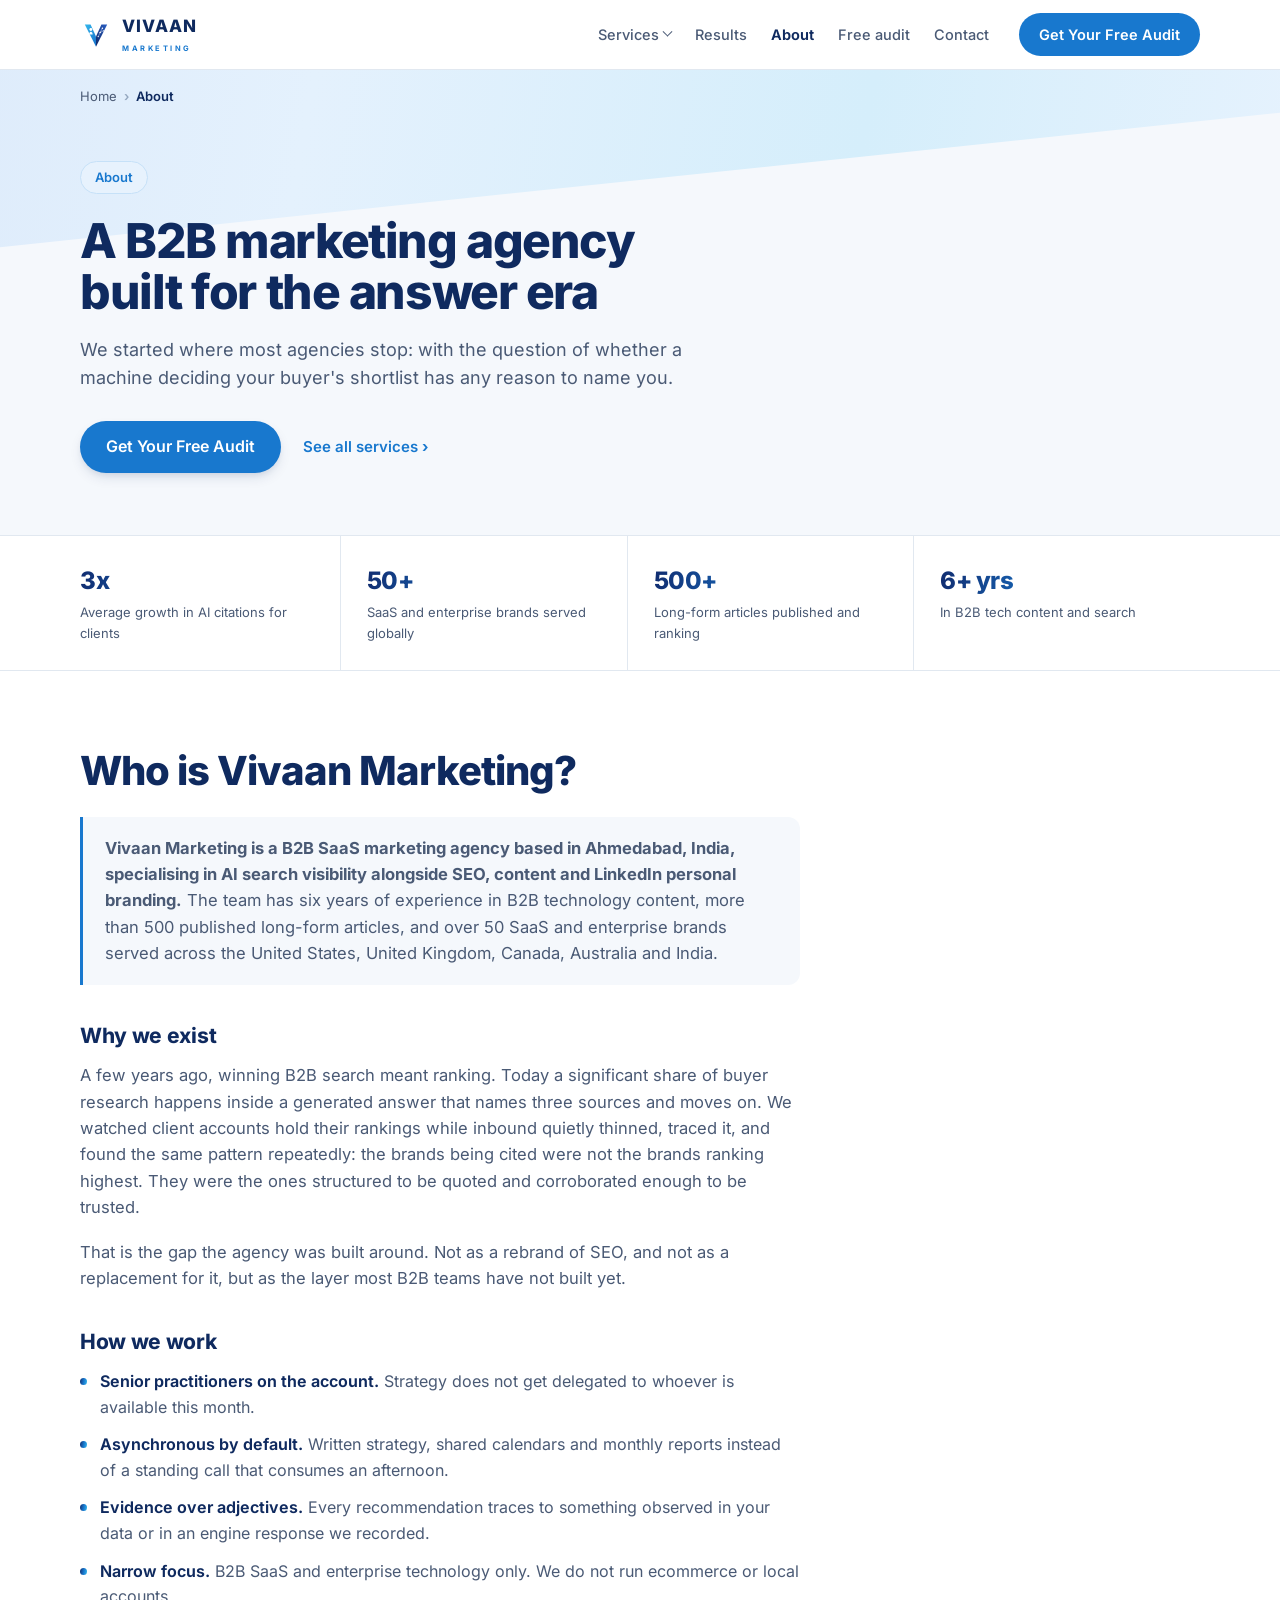
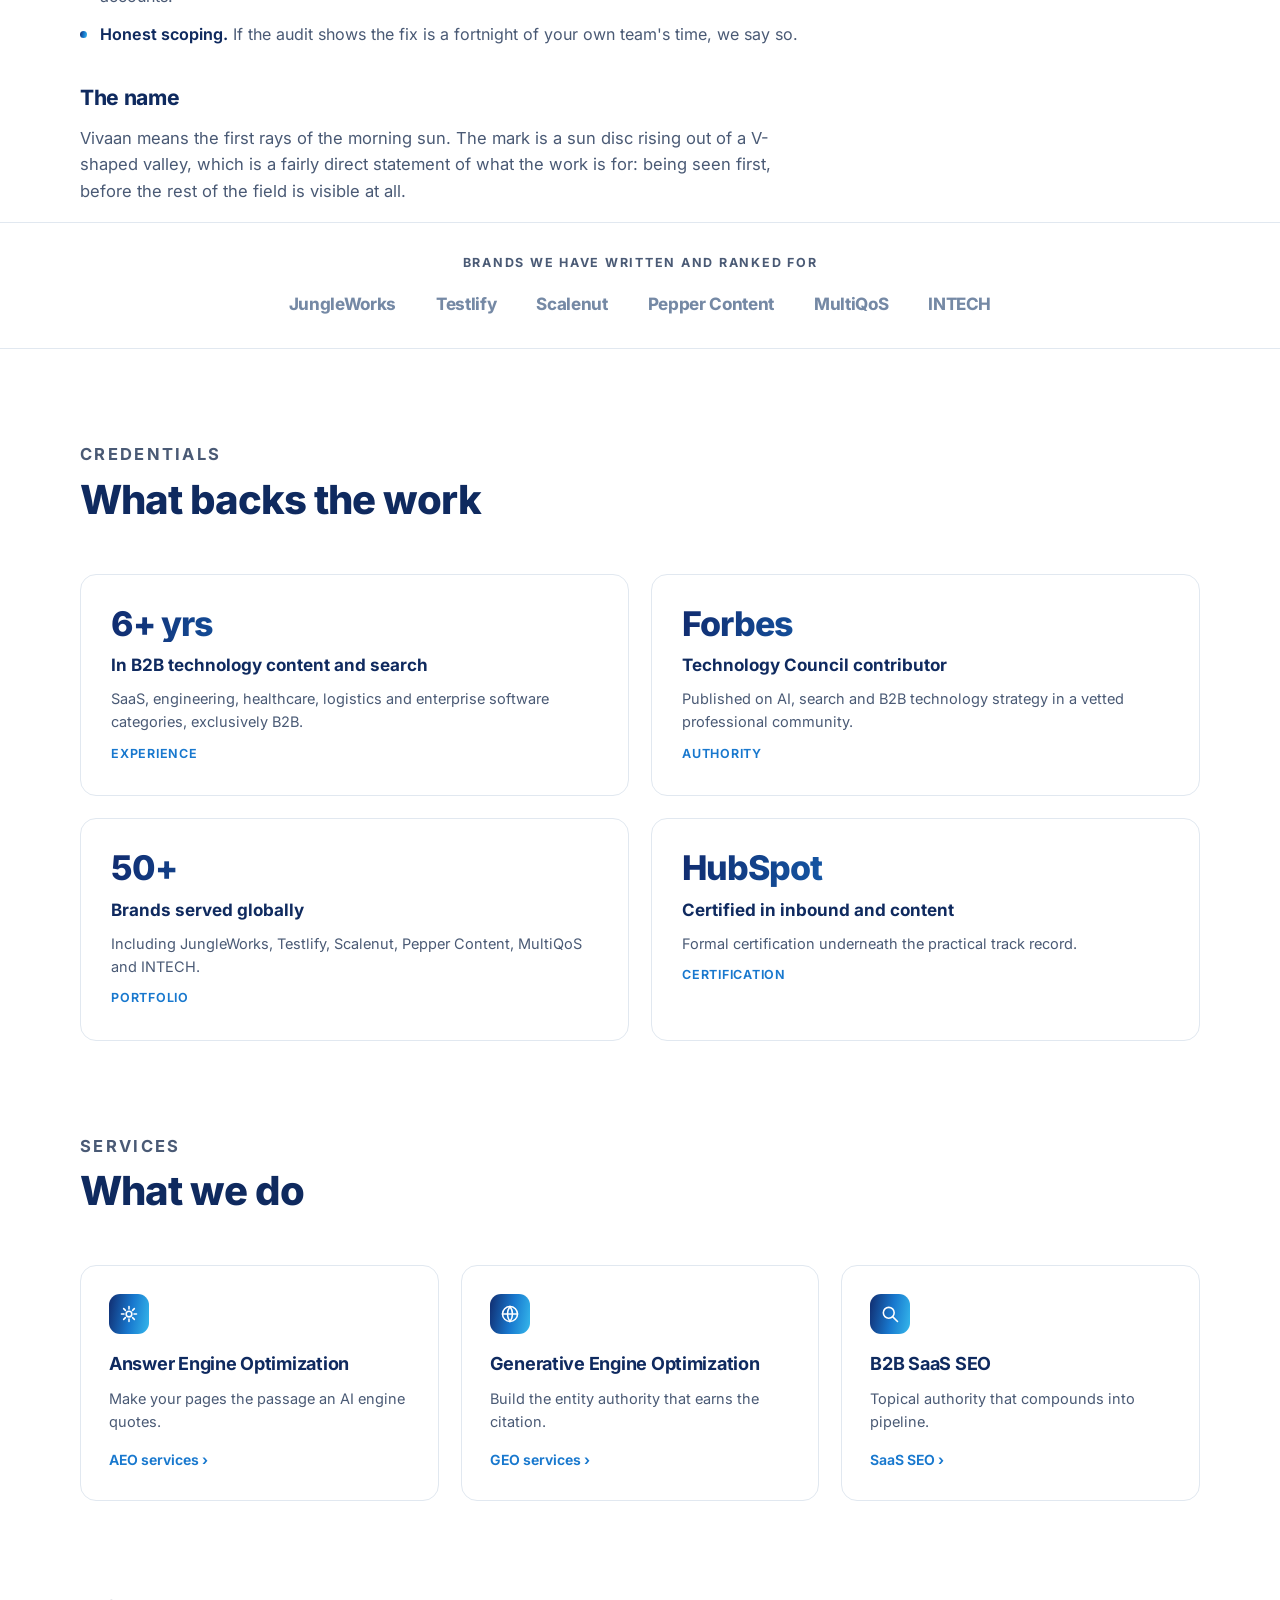
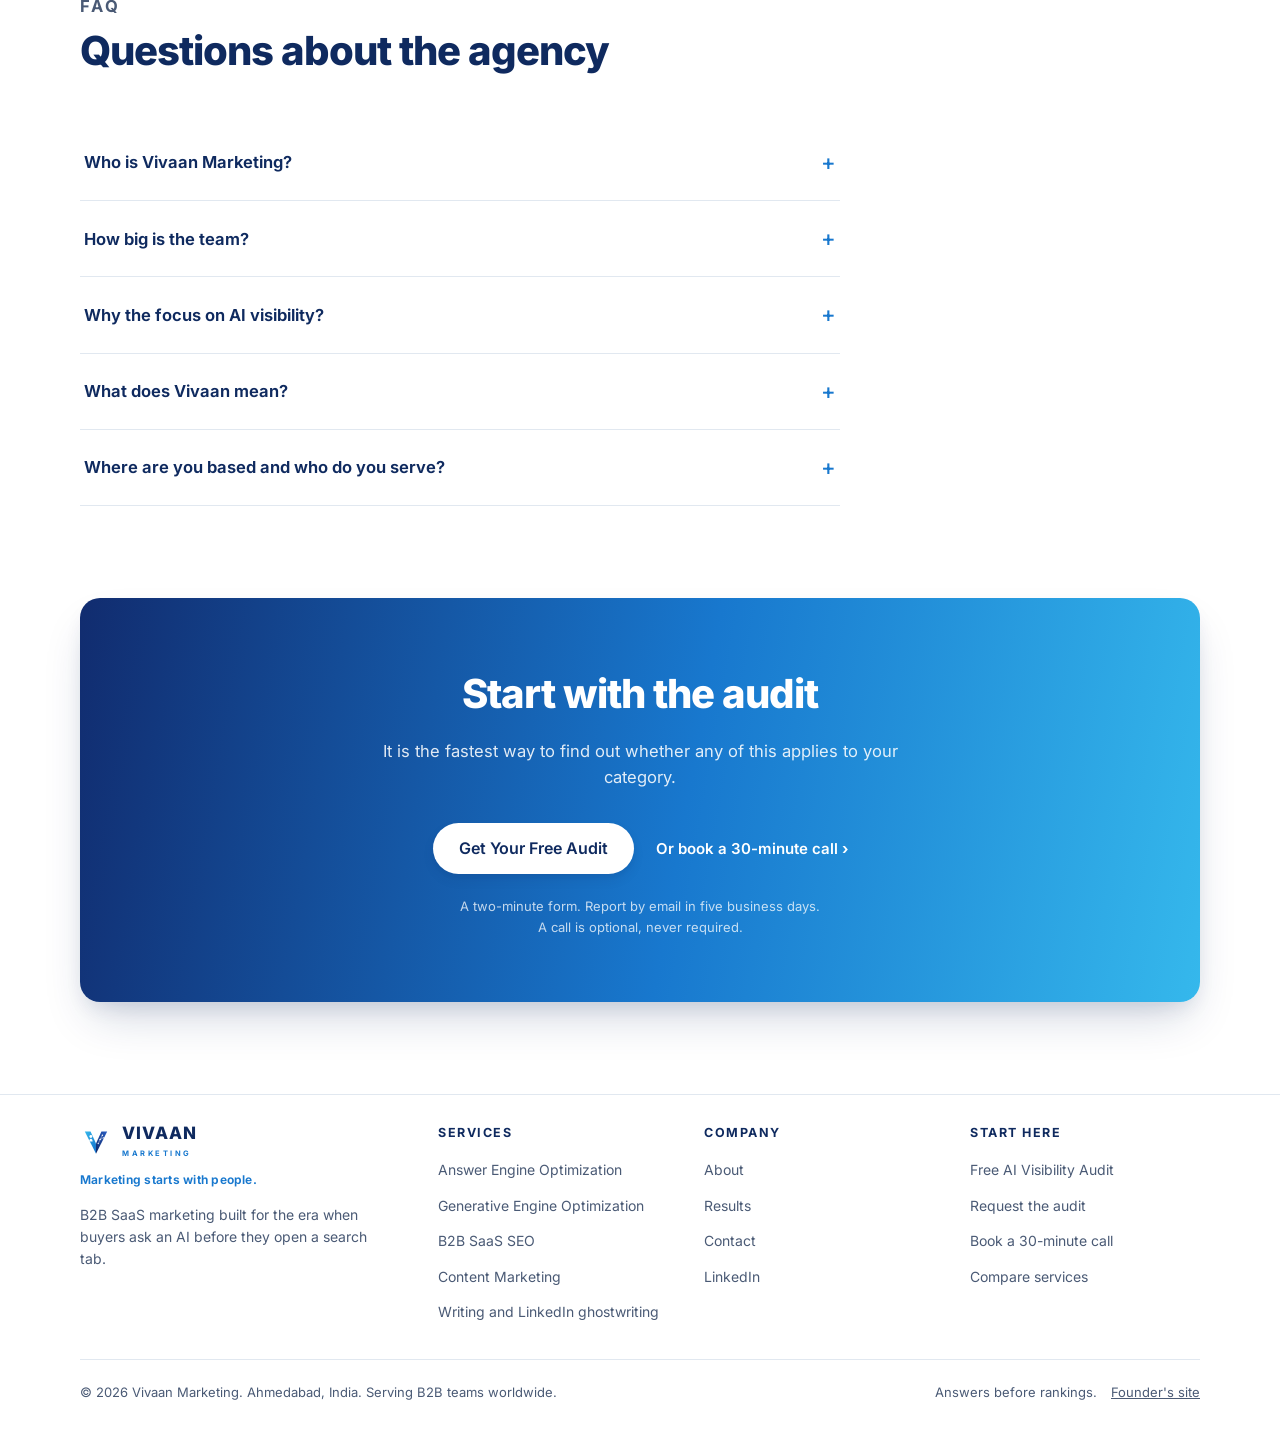
==== commit 7899f5cb: "Focus site on agency services and add real lead capture - Narrow to four agency services (AEO, GEO, " ====
--- a/about/index.html
+++ b/about/index.html
@@ -29,10 +29,10 @@
 </head>
 <body>
 <a class="skip" href="#main">Skip to content</a>
-<header class="nav"><div class="nav-inner" id="navInner"><a class="brand" href="/" aria-label="Vivaan Marketing home"><svg viewBox="0 0 200 200" width="32" height="32" aria-hidden="true" focusable="false"><defs><linearGradient id="navGradL" x1="0" y1="0" x2="0.7" y2="1"><stop offset="0" stop-color="#35B8EC"/><stop offset="1" stop-color="#1878CE"/></linearGradient><linearGradient id="navGradR" x1="1" y1="0" x2="0.2" y2="1"><stop offset="0" stop-color="#2A5FC4"/><stop offset="1" stop-color="#112C6F"/></linearGradient></defs><path d="M30 34 L66 34 L100 110 L100 174 Z" fill="url(#navGradL)"/><path d="M170 34 L134 34 L100 110 L100 174 Z" fill="url(#navGradR)"/><circle cx="68" cy="66" r="9" fill="#fff"/><path d="M57 97c0-9.4 4.9-17 11-17s11 7.6 11 17z" fill="#fff"/><g stroke="#fff" stroke-width="2.6" fill="none" stroke-linecap="round"><path d="M140 58 126 84M126 84 114 110M126 84 146 74"/></g><g fill="#fff"><circle cx="140" cy="58" r="4.6"/><circle cx="126" cy="84" r="4.6"/><circle cx="146" cy="74" r="3.4"/><circle cx="114" cy="110" r="4"/></g></svg><span><span class="word">VIVAAN</span><span class="desc">MARKETING</span></span></a><button class="nav-toggle" type="button" aria-expanded="false" aria-controls="navLinks" aria-label="Open menu" id="navToggle"><svg viewBox="0 0 24 24" aria-hidden="true"><path d="M4 7h16M4 12h16M4 17h16"/></svg></button><nav class="nav-links" id="navLinks" aria-label="Primary"><details class="has-sub"><summary>Services</summary><div class="submenu"><a href="/services/">All services<span>The full engagement map</span></a><a href="/services/answer-engine-optimization/">Answer Engine Optimization<span>Get quoted in ChatGPT and Perplexity answers</span></a><a href="/services/generative-engine-optimization/">Generative Engine Optimization<span>Win citations in Google AI Overviews and Gemini</span></a><a href="/services/b2b-saas-seo/">B2B SaaS SEO<span>Topical authority that compounds into pipeline</span></a><a href="/services/content-writing/">Content Writing<span>Long-form written by senior B2B specialists</span></a><a href="/services/content-marketing/">Content Marketing<span>Editorial calendars tied to revenue KPIs</span></a><a href="/services/linkedin-personal-branding/">LinkedIn Personal Branding<span>Founder presence, ghostwritten and consistent</span></a></div></details><a href="/results/">Results</a><a href="/about/" class="current">About</a><a href="/free-ai-visibility-audit/">Free audit</a><a href="/contact/">Contact</a></nav><a class="btn" href="mailto:devmurari.sachin87@gmail.com?subject=Free%20AI%20Visibility%20Audit%20request&body=Hi%2C%0A%0AI%20would%20like%20the%20free%20AI%20Visibility%20Audit.%20Here%20are%20my%20three%20lines%3A%0A%0A1.%20Website%3A%20%0A2.%20Category%20(how%20buyers%20describe%20what%20we%20sell)%3A%20%0A3.%20Top%20three%20competitors%3A%20%0A%0AThanks%2C">Get Your Free Audit</a></div></header><main id="main">
-<div class="page-hero"><div class="container"><div class="crumbs"><ol><li><a href="/">Home</a></li><li aria-current="page">About</li></ol></div></div><div class="container"><div class="page-hero-inner"><p class="kicker">About</p><h1>A B2B marketing agency built for the answer era</h1><p class="sub">We started where most agencies stop: with the question of whether a machine deciding your buyer's shortlist has any reason to name you.</p><div class="cta-row"><a class="btn big" href="mailto:devmurari.sachin87@gmail.com?subject=Free%20AI%20Visibility%20Audit%20request&body=Hi%2C%0A%0AI%20would%20like%20the%20free%20AI%20Visibility%20Audit.%20Here%20are%20my%20three%20lines%3A%0A%0A1.%20Website%3A%20%0A2.%20Category%20(how%20buyers%20describe%20what%20we%20sell)%3A%20%0A3.%20Top%20three%20competitors%3A%20%0A%0AThanks%2C">Get Your Free Audit</a><a class="link-arrow" href="/services/">See all services</a></div></div></div></div><div class="stats"><div class="container"><div class="stats-inner"><div class="stat"><div class="n">3x</div><div class="d">Average growth in AI citations for clients</div></div><div class="stat"><div class="n">50+</div><div class="d">SaaS and enterprise brands served globally</div></div><div class="stat"><div class="n">500+</div><div class="d">Long-form articles published and ranking</div></div><div class="stat"><div class="n">6+ yrs</div><div class="d">In B2B tech content and search</div></div></div></div></div><section class="tight"><div class="container"><div class="prose"><h2>Who is Vivaan Marketing?</h2><p class="answer-first"><strong>Vivaan Marketing is a B2B SaaS marketing agency based in Ahmedabad, India, specialising in AI search visibility alongside SEO, content and LinkedIn personal branding.</strong> The team has six years of experience in B2B technology content, more than 500 published long-form articles, and over 50 SaaS and enterprise brands served across the United States, United Kingdom, Canada, Australia and India.</p><h3>Why we exist</h3><p>A few years ago, winning B2B search meant ranking. Today a significant share of buyer research happens inside a generated answer that names three sources and moves on. We watched client accounts hold their rankings while inbound quietly thinned, traced it, and found the same pattern repeatedly: the brands being cited were not the brands ranking highest. They were the ones structured to be quoted and corroborated enough to be trusted.</p><p>That is the gap the agency was built around. Not as a rebrand of SEO, and not as a replacement for it, but as the layer most B2B teams have not built yet.</p><h3>How we work</h3><ul><li><strong>Senior practitioners on the account.</strong> Strategy does not get delegated to whoever is available this month.</li><li><strong>Asynchronous by default.</strong> Written strategy, shared calendars and monthly reports instead of a standing call that consumes an afternoon.</li><li><strong>Evidence over adjectives.</strong> Every recommendation traces to something observed in your data or in an engine response we recorded.</li><li><strong>Narrow focus.</strong> B2B SaaS and enterprise technology only. We do not run ecommerce or local accounts.</li><li><strong>Honest scoping.</strong> If the audit shows the fix is a fortnight of your own team's time, we say so.</li></ul><h3>The name</h3><p>Vivaan means the first rays of the morning sun. The mark is a sun disc rising out of a V-shaped valley, which is a fairly direct statement of what the work is for: being seen first, before the rest of the field is visible at all.</p></div></div></section><div class="wall"><div class="container"><p class="lab">Brands we have written and ranked for</p><div class="wall-row"><span>JungleWorks</span><span>Testlify</span><span>Scalenut</span><span>Pepper Content</span><span>MultiQoS</span><span>INTECH</span></div></div></div><section><div class="container"><div class="sec-head"><p class="overline">Credentials</p><h2>What backs the work</h2></div><div class="results"><div class="result"><div class="metric">6+ yrs</div><h3>In B2B technology content and search</h3><p>SaaS, engineering, healthcare, logistics and enterprise software categories, exclusively B2B.</p><span class="who">Experience</span></div><div class="result"><div class="metric">Forbes</div><h3>Technology Council contributor</h3><p>Published on AI, search and B2B technology strategy in a vetted professional community.</p><span class="who">Authority</span></div><div class="result"><div class="metric">50+</div><h3>Brands served globally</h3><p>Including JungleWorks, Testlify, Scalenut, Pepper Content, MultiQoS and INTECH.</p><span class="who">Portfolio</span></div><div class="result"><div class="metric">HubSpot</div><h3>Certified in inbound and content</h3><p>Formal certification underneath the practical track record.</p><span class="who">Certification</span></div></div></div></section><section><div class="container"><div class="sec-head"><p class="overline">Services</p><h2>What we do</h2></div><div class="cards"><a class="card" href="/services/answer-engine-optimization/"><span class="chip"><svg viewBox="0 0 24 24" aria-hidden="true" focusable="false"><path d="M12 3v3M12 18v3M3 12h3M18 12h3M5.6 5.6l2.1 2.1M16.3 16.3l2.1 2.1M18.4 5.6l-2.1 2.1M7.7 16.3l-2.1 2.1"/><circle cx="12" cy="12" r="3.4"/></svg></span><h3>Answer Engine Optimization</h3><p>Make your pages the passage an AI engine quotes.</p><span class="go">AEO services</span></a><a class="card" href="/services/generative-engine-optimization/"><span class="chip"><svg viewBox="0 0 24 24" aria-hidden="true" focusable="false"><circle cx="12" cy="12" r="9"/><path d="M3 12h18M12 3a15 15 0 0 1 0 18a15 15 0 0 1 0-18"/></svg></span><h3>Generative Engine Optimization</h3><p>Build the entity authority that earns the citation.</p><span class="go">GEO services</span></a><a class="card" href="/services/b2b-saas-seo/"><span class="chip"><svg viewBox="0 0 24 24" aria-hidden="true" focusable="false"><circle cx="10.5" cy="10.5" r="6.5"/><path d="M15.4 15.4L21 21"/></svg></span><h3>B2B SaaS SEO</h3><p>Topical authority that compounds into pipeline.</p><span class="go">SaaS SEO</span></a></div></div></section><section><div class="container"><div class="sec-head"><p class="overline">FAQ</p><h2>Questions about the agency</h2></div><div class="faq"><details><summary>Who is Vivaan Marketing?</summary><div class="ans">Vivaan Marketing is a B2B SaaS marketing agency based in Ahmedabad, India, working with technology companies across the United States, United Kingdom, Canada, Australia and India. The team specialises in AI search visibility, SEO, content and LinkedIn personal branding, with six years of B2B technology experience and more than 500 published long-form articles behind it.</div></details><details><summary>How big is the team?</summary><div class="ans">Small and senior by design. Strategy stays with an experienced practitioner rather than being handed to an account coordinator, and specialist writers are assigned by domain. We would rather turn work down than staff it with people learning your category on your budget.</div></details><details><summary>Why the focus on AI visibility?</summary><div class="ans">Because the shift is already measurable in client accounts. Buyers increasingly shortlist vendors inside ChatGPT, Perplexity and Google AI Overviews before visiting a website, and a generated answer names three sources rather than ten. Agencies still selling rankings alone are optimising for a surface that a growing share of buyers no longer reach.</div></details><details><summary>What does Vivaan mean?</summary><div class="ans">Vivaan refers to the first rays of the morning sun, which is where the identity comes from: a sun disc rising out of a V-shaped valley. The commercial reading is deliberate, since the work is about being seen first.</div></details><details><summary>Where are you based and who do you serve?</summary><div class="ans">Based in Ahmedabad, Gujarat, India, serving B2B technology companies globally with the United States as the primary market. Delivery is asynchronous by default, so time zones have not been a practical constraint.</div></details></div></div></section><div class="cta"><div class="container"><div class="cta-panel"><h2>Start with the audit</h2><p>It is the fastest way to find out whether any of this applies to your category.</p><div class="cta-row"><a class="btn big on-grad" href="mailto:devmurari.sachin87@gmail.com?subject=Free%20AI%20Visibility%20Audit%20request&body=Hi%2C%0A%0AI%20would%20like%20the%20free%20AI%20Visibility%20Audit.%20Here%20are%20my%20three%20lines%3A%0A%0A1.%20Website%3A%20%0A2.%20Category%20(how%20buyers%20describe%20what%20we%20sell)%3A%20%0A3.%20Top%20three%20competitors%3A%20%0A%0AThanks%2C">Get Your Free Audit</a></div><p class="fine">Three lines of intake. Delivered by email in five business days. No call required.</p></div></div></div>
+<header class="nav"><div class="nav-inner" id="navInner"><a class="brand" href="/" aria-label="Vivaan Marketing home"><svg viewBox="0 0 200 200" width="32" height="32" aria-hidden="true" focusable="false"><defs><linearGradient id="navGradL" x1="0" y1="0" x2="0.7" y2="1"><stop offset="0" stop-color="#35B8EC"/><stop offset="1" stop-color="#1878CE"/></linearGradient><linearGradient id="navGradR" x1="1" y1="0" x2="0.2" y2="1"><stop offset="0" stop-color="#2A5FC4"/><stop offset="1" stop-color="#112C6F"/></linearGradient></defs><path d="M30 34 L66 34 L100 110 L100 174 Z" fill="url(#navGradL)"/><path d="M170 34 L134 34 L100 110 L100 174 Z" fill="url(#navGradR)"/><circle cx="68" cy="66" r="9" fill="#fff"/><path d="M57 97c0-9.4 4.9-17 11-17s11 7.6 11 17z" fill="#fff"/><g stroke="#fff" stroke-width="2.6" fill="none" stroke-linecap="round"><path d="M140 58 126 84M126 84 114 110M126 84 146 74"/></g><g fill="#fff"><circle cx="140" cy="58" r="4.6"/><circle cx="126" cy="84" r="4.6"/><circle cx="146" cy="74" r="3.4"/><circle cx="114" cy="110" r="4"/></g></svg><span><span class="word">VIVAAN</span><span class="desc">MARKETING</span></span></a><button class="nav-toggle" type="button" aria-expanded="false" aria-controls="navLinks" aria-label="Open menu" id="navToggle"><svg viewBox="0 0 24 24" aria-hidden="true"><path d="M4 7h16M4 12h16M4 17h16"/></svg></button><nav class="nav-links" id="navLinks" aria-label="Primary"><details class="has-sub"><summary>Services</summary><div class="submenu"><a href="/services/">All services<span>The full engagement map</span></a><a href="/services/answer-engine-optimization/">Answer Engine Optimization<span>Get quoted in ChatGPT and Perplexity answers</span></a><a href="/services/generative-engine-optimization/">Generative Engine Optimization<span>Win citations in Google AI Overviews and Gemini</span></a><a href="/services/b2b-saas-seo/">B2B SaaS SEO<span>Topical authority that compounds into pipeline</span></a><a href="/services/content-marketing/">Content Marketing<span>Editorial calendars tied to revenue KPIs</span></a></div></details><a href="/results/">Results</a><a href="/about/" class="current">About</a><a href="/free-ai-visibility-audit/">Free audit</a><a href="/contact/">Contact</a></nav><a class="btn" href="/free-ai-visibility-audit/#request">Get Your Free Audit</a></div></header><main id="main">
+<div class="page-hero"><div class="container"><div class="crumbs"><ol><li><a href="/">Home</a></li><li aria-current="page">About</li></ol></div></div><div class="container"><div class="page-hero-inner"><p class="kicker">About</p><h1>A B2B marketing agency built for the answer era</h1><p class="sub">We started where most agencies stop: with the question of whether a machine deciding your buyer's shortlist has any reason to name you.</p><div class="cta-row"><a class="btn big" href="/free-ai-visibility-audit/#request">Get Your Free Audit</a><a class="link-arrow" href="/services/">See all services</a></div></div></div></div><div class="stats"><div class="container"><div class="stats-inner"><div class="stat"><div class="n">3x</div><div class="d">Average growth in AI citations for clients</div></div><div class="stat"><div class="n">50+</div><div class="d">SaaS and enterprise brands served globally</div></div><div class="stat"><div class="n">500+</div><div class="d">Long-form articles published and ranking</div></div><div class="stat"><div class="n">6+ yrs</div><div class="d">In B2B tech content and search</div></div></div></div></div><section class="tight"><div class="container"><div class="prose"><h2>Who is Vivaan Marketing?</h2><p class="answer-first"><strong>Vivaan Marketing is a B2B SaaS marketing agency based in Ahmedabad, India, specialising in AI search visibility alongside SEO, content and LinkedIn personal branding.</strong> The team has six years of experience in B2B technology content, more than 500 published long-form articles, and over 50 SaaS and enterprise brands served across the United States, United Kingdom, Canada, Australia and India.</p><h3>Why we exist</h3><p>A few years ago, winning B2B search meant ranking. Today a significant share of buyer research happens inside a generated answer that names three sources and moves on. We watched client accounts hold their rankings while inbound quietly thinned, traced it, and found the same pattern repeatedly: the brands being cited were not the brands ranking highest. They were the ones structured to be quoted and corroborated enough to be trusted.</p><p>That is the gap the agency was built around. Not as a rebrand of SEO, and not as a replacement for it, but as the layer most B2B teams have not built yet.</p><h3>How we work</h3><ul><li><strong>Senior practitioners on the account.</strong> Strategy does not get delegated to whoever is available this month.</li><li><strong>Asynchronous by default.</strong> Written strategy, shared calendars and monthly reports instead of a standing call that consumes an afternoon.</li><li><strong>Evidence over adjectives.</strong> Every recommendation traces to something observed in your data or in an engine response we recorded.</li><li><strong>Narrow focus.</strong> B2B SaaS and enterprise technology only. We do not run ecommerce or local accounts.</li><li><strong>Honest scoping.</strong> If the audit shows the fix is a fortnight of your own team's time, we say so.</li></ul><h3>The name</h3><p>Vivaan means the first rays of the morning sun. The mark is a sun disc rising out of a V-shaped valley, which is a fairly direct statement of what the work is for: being seen first, before the rest of the field is visible at all.</p></div></div></section><div class="wall"><div class="container"><p class="lab">Brands we have written and ranked for</p><div class="wall-row"><span>JungleWorks</span><span>Testlify</span><span>Scalenut</span><span>Pepper Content</span><span>MultiQoS</span><span>INTECH</span></div></div></div><section><div class="container"><div class="sec-head"><p class="overline">Credentials</p><h2>What backs the work</h2></div><div class="results"><div class="result"><div class="metric">6+ yrs</div><h3>In B2B technology content and search</h3><p>SaaS, engineering, healthcare, logistics and enterprise software categories, exclusively B2B.</p><span class="who">Experience</span></div><div class="result"><div class="metric">Forbes</div><h3>Technology Council contributor</h3><p>Published on AI, search and B2B technology strategy in a vetted professional community.</p><span class="who">Authority</span></div><div class="result"><div class="metric">50+</div><h3>Brands served globally</h3><p>Including JungleWorks, Testlify, Scalenut, Pepper Content, MultiQoS and INTECH.</p><span class="who">Portfolio</span></div><div class="result"><div class="metric">HubSpot</div><h3>Certified in inbound and content</h3><p>Formal certification underneath the practical track record.</p><span class="who">Certification</span></div></div></div></section><section><div class="container"><div class="sec-head"><p class="overline">Services</p><h2>What we do</h2></div><div class="cards"><a class="card" href="/services/answer-engine-optimization/"><span class="chip"><svg viewBox="0 0 24 24" aria-hidden="true" focusable="false"><path d="M12 3v3M12 18v3M3 12h3M18 12h3M5.6 5.6l2.1 2.1M16.3 16.3l2.1 2.1M18.4 5.6l-2.1 2.1M7.7 16.3l-2.1 2.1"/><circle cx="12" cy="12" r="3.4"/></svg></span><h3>Answer Engine Optimization</h3><p>Make your pages the passage an AI engine quotes.</p><span class="go">AEO services</span></a><a class="card" href="/services/generative-engine-optimization/"><span class="chip"><svg viewBox="0 0 24 24" aria-hidden="true" focusable="false"><circle cx="12" cy="12" r="9"/><path d="M3 12h18M12 3a15 15 0 0 1 0 18a15 15 0 0 1 0-18"/></svg></span><h3>Generative Engine Optimization</h3><p>Build the entity authority that earns the citation.</p><span class="go">GEO services</span></a><a class="card" href="/services/b2b-saas-seo/"><span class="chip"><svg viewBox="0 0 24 24" aria-hidden="true" focusable="false"><circle cx="10.5" cy="10.5" r="6.5"/><path d="M15.4 15.4L21 21"/></svg></span><h3>B2B SaaS SEO</h3><p>Topical authority that compounds into pipeline.</p><span class="go">SaaS SEO</span></a></div></div></section><section><div class="container"><div class="sec-head"><p class="overline">FAQ</p><h2>Questions about the agency</h2></div><div class="faq"><details><summary>Who is Vivaan Marketing?</summary><div class="ans">Vivaan Marketing is a B2B SaaS marketing agency based in Ahmedabad, India, working with technology companies across the United States, United Kingdom, Canada, Australia and India. The team specialises in AI search visibility, SEO, content and LinkedIn personal branding, with six years of B2B technology experience and more than 500 published long-form articles behind it.</div></details><details><summary>How big is the team?</summary><div class="ans">Small and senior by design. Strategy stays with an experienced practitioner rather than being handed to an account coordinator, and specialist writers are assigned by domain. We would rather turn work down than staff it with people learning your category on your budget.</div></details><details><summary>Why the focus on AI visibility?</summary><div class="ans">Because the shift is already measurable in client accounts. Buyers increasingly shortlist vendors inside ChatGPT, Perplexity and Google AI Overviews before visiting a website, and a generated answer names three sources rather than ten. Agencies still selling rankings alone are optimising for a surface that a growing share of buyers no longer reach.</div></details><details><summary>What does Vivaan mean?</summary><div class="ans">Vivaan refers to the first rays of the morning sun, which is where the identity comes from: a sun disc rising out of a V-shaped valley. The commercial reading is deliberate, since the work is about being seen first.</div></details><details><summary>Where are you based and who do you serve?</summary><div class="ans">Based in Ahmedabad, Gujarat, India, serving B2B technology companies globally with the United States as the primary market. Delivery is asynchronous by default, so time zones have not been a practical constraint.</div></details></div></div></section><div class="cta"><div class="container"><div class="cta-panel"><h2>Start with the audit</h2><p>It is the fastest way to find out whether any of this applies to your category.</p><div class="cta-row"><a class="btn big on-grad" href="/free-ai-visibility-audit/#request">Get Your Free Audit</a><a class="link-arrow on-grad" href="https://calendly.com/devmurari-sachin87/new-meeting" rel="noopener">Or book a 30-minute call</a></div><p class="fine">A two-minute form. Report by email in five business days. A call is optional, never required.</p></div></div></div>
 </main>
-<footer><div class="container"><div class="foot-grid"><div><a class="brand" href="/" aria-label="Vivaan Marketing home"><svg viewBox="0 0 200 200" width="32" height="32" aria-hidden="true" focusable="false"><defs><linearGradient id="footGradL" x1="0" y1="0" x2="0.7" y2="1"><stop offset="0" stop-color="#35B8EC"/><stop offset="1" stop-color="#1878CE"/></linearGradient><linearGradient id="footGradR" x1="1" y1="0" x2="0.2" y2="1"><stop offset="0" stop-color="#2A5FC4"/><stop offset="1" stop-color="#112C6F"/></linearGradient></defs><path d="M30 34 L66 34 L100 110 L100 174 Z" fill="url(#footGradL)"/><path d="M170 34 L134 34 L100 110 L100 174 Z" fill="url(#footGradR)"/><circle cx="68" cy="66" r="9" fill="#fff"/><path d="M57 97c0-9.4 4.9-17 11-17s11 7.6 11 17z" fill="#fff"/><g stroke="#fff" stroke-width="2.6" fill="none" stroke-linecap="round"><path d="M140 58 126 84M126 84 114 110M126 84 146 74"/></g><g fill="#fff"><circle cx="140" cy="58" r="4.6"/><circle cx="126" cy="84" r="4.6"/><circle cx="146" cy="74" r="3.4"/><circle cx="114" cy="110" r="4"/></g></svg><span><span class="word">VIVAAN</span><span class="desc">MARKETING</span></span></a><p class="foot-tag">Marketing starts with people.</p><p class="foot-blurb">B2B SaaS marketing built for the era when buyers ask an AI before they open a search tab.</p></div><div><h4>Services</h4><ul><li><a href="/services/answer-engine-optimization/">Answer Engine Optimization</a></li><li><a href="/services/generative-engine-optimization/">Generative Engine Optimization</a></li><li><a href="/services/b2b-saas-seo/">B2B SaaS SEO</a></li><li><a href="/services/content-writing/">Content Writing</a></li><li><a href="/services/content-marketing/">Content Marketing</a></li><li><a href="/services/linkedin-personal-branding/">LinkedIn Personal Branding</a></li></ul></div><div><h4>Company</h4><ul><li><a href="/about/">About</a></li><li><a href="/results/">Results</a></li><li><a href="/contact/">Contact</a></li><li><a href="https://www.linkedin.com/in/vivaan-martech-868863165/" rel="me noopener">LinkedIn</a></li></ul></div><div><h4>Start here</h4><ul><li><a href="/free-ai-visibility-audit/">Free AI Visibility Audit</a></li><li><a href="mailto:devmurari.sachin87@gmail.com?subject=Free%20AI%20Visibility%20Audit%20request&body=Hi%2C%0A%0AI%20would%20like%20the%20free%20AI%20Visibility%20Audit.%20Here%20are%20my%20three%20lines%3A%0A%0A1.%20Website%3A%20%0A2.%20Category%20(how%20buyers%20describe%20what%20we%20sell)%3A%20%0A3.%20Top%20three%20competitors%3A%20%0A%0AThanks%2C">Request the audit</a></li><li><a href="/services/">Compare services</a></li></ul></div></div><div class="foot-bar"><div class="foot-inner"><span>&copy; 2026 Vivaan Marketing. Ahmedabad, India. Serving B2B teams worldwide.</span><span class="spacer"></span><span>Answers before rankings.</span></div></div></div></footer>
+<footer><div class="container"><div class="foot-grid"><div><a class="brand" href="/" aria-label="Vivaan Marketing home"><svg viewBox="0 0 200 200" width="32" height="32" aria-hidden="true" focusable="false"><defs><linearGradient id="footGradL" x1="0" y1="0" x2="0.7" y2="1"><stop offset="0" stop-color="#35B8EC"/><stop offset="1" stop-color="#1878CE"/></linearGradient><linearGradient id="footGradR" x1="1" y1="0" x2="0.2" y2="1"><stop offset="0" stop-color="#2A5FC4"/><stop offset="1" stop-color="#112C6F"/></linearGradient></defs><path d="M30 34 L66 34 L100 110 L100 174 Z" fill="url(#footGradL)"/><path d="M170 34 L134 34 L100 110 L100 174 Z" fill="url(#footGradR)"/><circle cx="68" cy="66" r="9" fill="#fff"/><path d="M57 97c0-9.4 4.9-17 11-17s11 7.6 11 17z" fill="#fff"/><g stroke="#fff" stroke-width="2.6" fill="none" stroke-linecap="round"><path d="M140 58 126 84M126 84 114 110M126 84 146 74"/></g><g fill="#fff"><circle cx="140" cy="58" r="4.6"/><circle cx="126" cy="84" r="4.6"/><circle cx="146" cy="74" r="3.4"/><circle cx="114" cy="110" r="4"/></g></svg><span><span class="word">VIVAAN</span><span class="desc">MARKETING</span></span></a><p class="foot-tag">Marketing starts with people.</p><p class="foot-blurb">B2B SaaS marketing built for the era when buyers ask an AI before they open a search tab.</p></div><div><h4>Services</h4><ul><li><a href="/services/answer-engine-optimization/">Answer Engine Optimization</a></li><li><a href="/services/generative-engine-optimization/">Generative Engine Optimization</a></li><li><a href="/services/b2b-saas-seo/">B2B SaaS SEO</a></li><li><a href="/services/content-marketing/">Content Marketing</a></li><li><a href="https://sachindevmurari.com/services/content-writing.html" rel="noopener">Writing and LinkedIn ghostwriting</a></li></ul></div><div><h4>Company</h4><ul><li><a href="/about/">About</a></li><li><a href="/results/">Results</a></li><li><a href="/contact/">Contact</a></li><li><a href="https://www.linkedin.com/in/vivaan-martech-868863165/" rel="me noopener">LinkedIn</a></li></ul></div><div><h4>Start here</h4><ul><li><a href="/free-ai-visibility-audit/">Free AI Visibility Audit</a></li><li><a href="/free-ai-visibility-audit/#request">Request the audit</a></li><li><a href="https://calendly.com/devmurari-sachin87/new-meeting" rel="noopener">Book a 30-minute call</a></li><li><a href="/services/">Compare services</a></li></ul></div></div><div class="foot-bar"><div class="foot-inner"><span>&copy; 2026 Vivaan Marketing. Ahmedabad, India. Serving B2B teams worldwide.</span><span class="spacer"></span><span>Answers before rankings.</span><span><a href="https://sachindevmurari.com/" rel="noopener">Founder's site</a></span></div></div></div></footer>
 <script>(function(){var t=document.getElementById("navToggle"),n=document.getElementById("navInner");t.addEventListener("click",function(){var o=n.classList.toggle("open");t.setAttribute("aria-expanded",o?"true":"false");t.setAttribute("aria-label",o?"Close menu":"Open menu");});})();</script>
 </body>
 </html>
--- a/assets/site.css
+++ b/assets/site.css
@@ -413,3 +413,24 @@
     color: var(--indigo); margin: 10px 0 0;
   }
   .brand svg { flex: none; }
+
+  /* Lead form (FormSubmit) */
+  .link-arrow.on-grad { color: #fff; }
+  .link-arrow.on-grad:hover { color: #EAF3FD; }
+  .lead-form { display: grid; gap: 14px; }
+  .lead-form .field-row { display: grid; grid-template-columns: 1fr 1fr; gap: 14px; }
+  .lead-form .field { display: grid; gap: 6px; font-size: 14px; font-weight: 600; color: var(--ink); }
+  .lead-form .field em { font-style: normal; font-weight: 500; color: var(--body); }
+  .lead-form input, .lead-form textarea {
+    font: inherit; font-weight: 400; font-size: 15px; color: var(--ink);
+    background: var(--white); border: 1px solid var(--line); border-radius: 10px;
+    padding: 11px 13px; width: 100%; box-sizing: border-box;
+  }
+  .lead-form input:focus, .lead-form textarea:focus { outline: 2px solid var(--indigo); outline-offset: 1px; border-color: transparent; }
+  .lead-form .btn { justify-self: start; border: 0; cursor: pointer; }
+  .lead-form .hp { position: absolute; left: -9999px; width: 1px; height: 1px; opacity: 0; }
+  .form-card { background: var(--ground); border: 1px solid var(--line); border-radius: 16px; padding: 30px; max-width: 640px; }
+  .form-card h3 { margin: 0 0 6px; font-size: 20px; }
+  .form-card > p { font-size: 15px; color: var(--body); margin: 0 0 20px; }
+  @media (max-width: 620px) { .lead-form .field-row { grid-template-columns: 1fr; } .form-card { padding: 22px; } }
+  [id] { scroll-margin-top: 96px; }
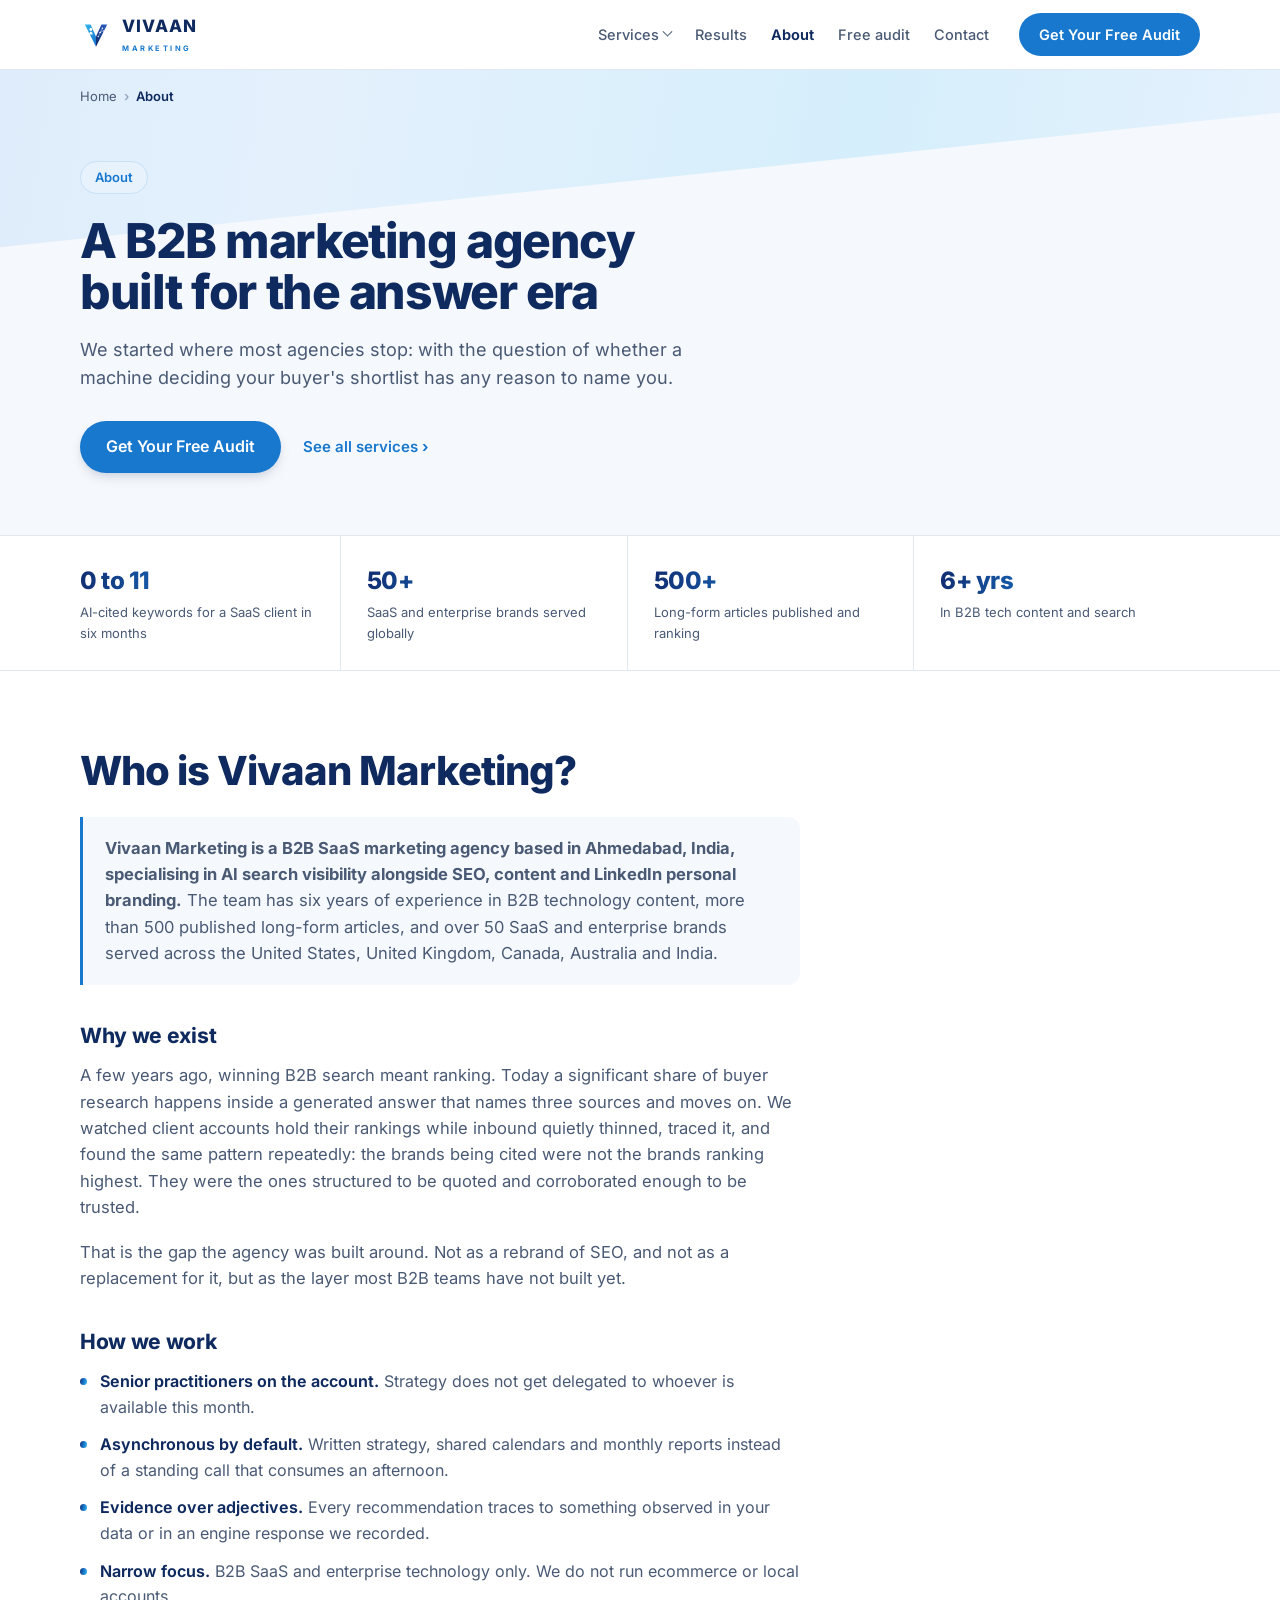
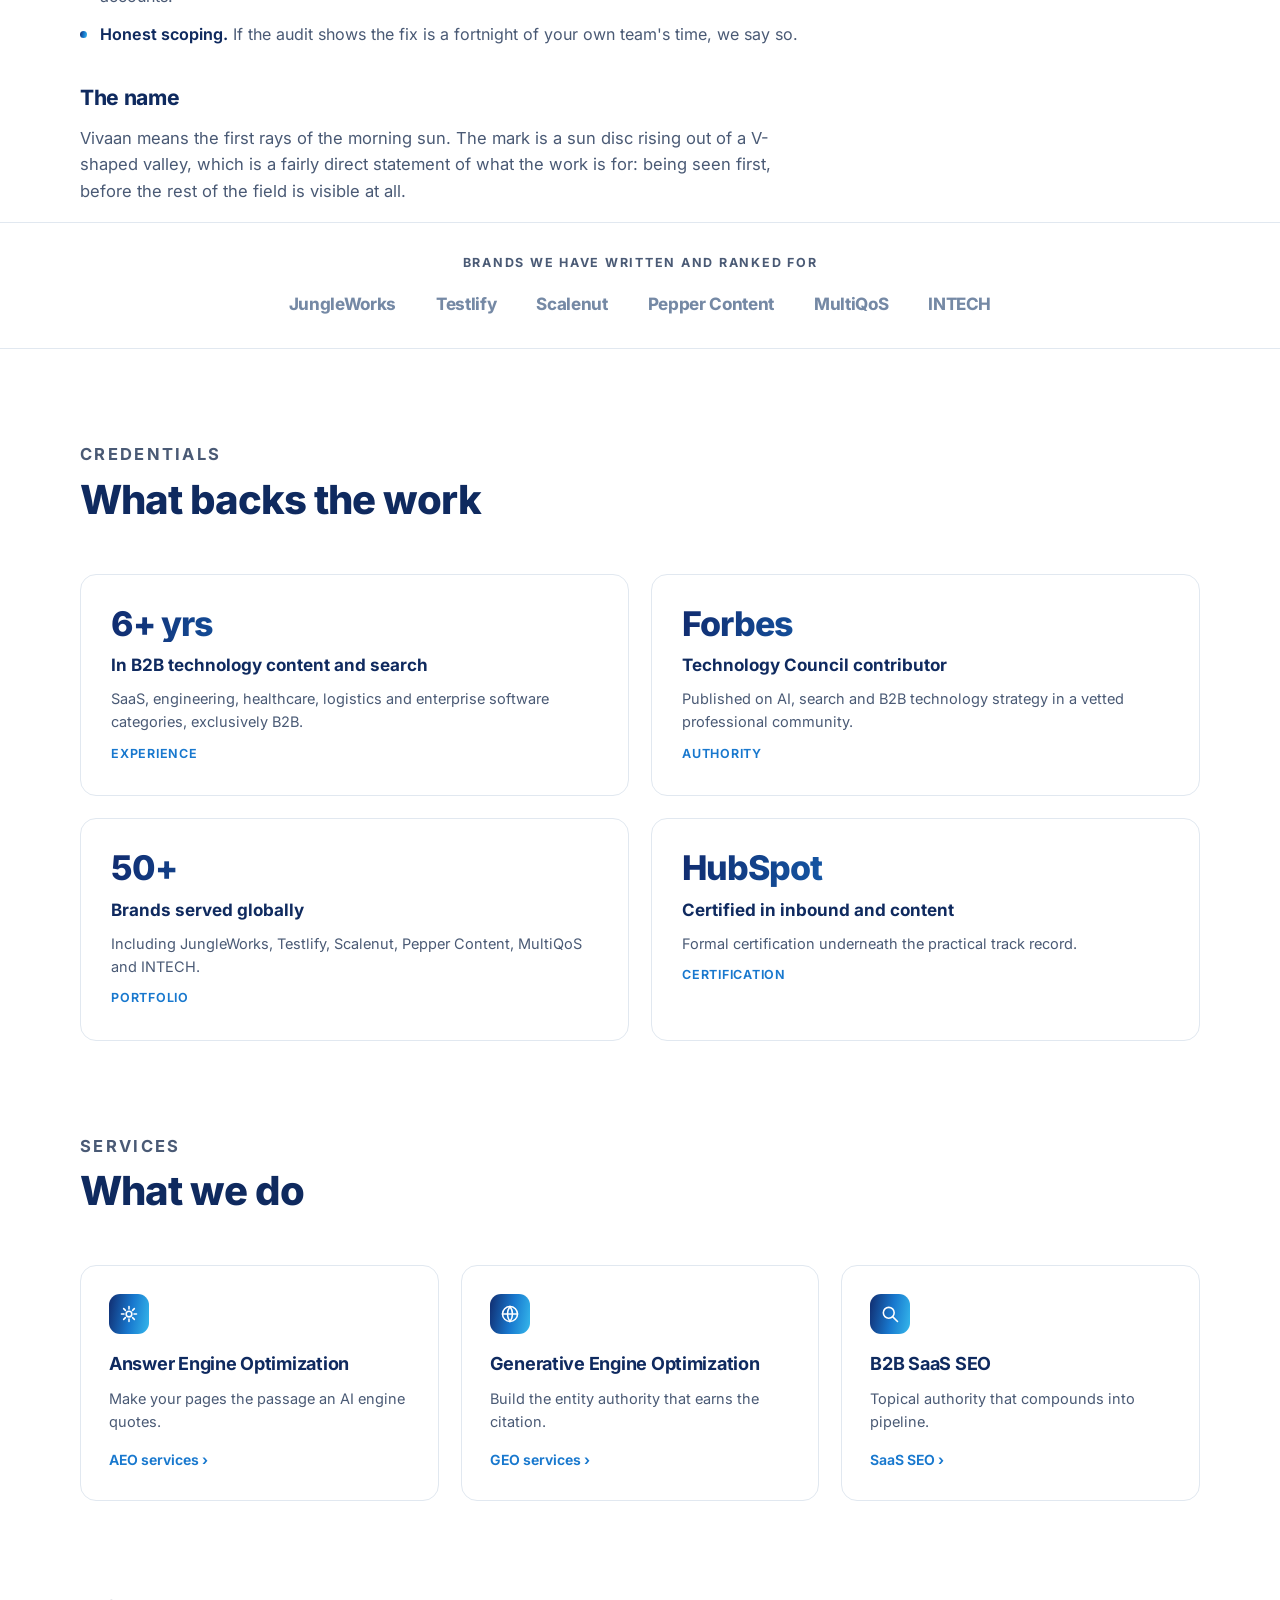
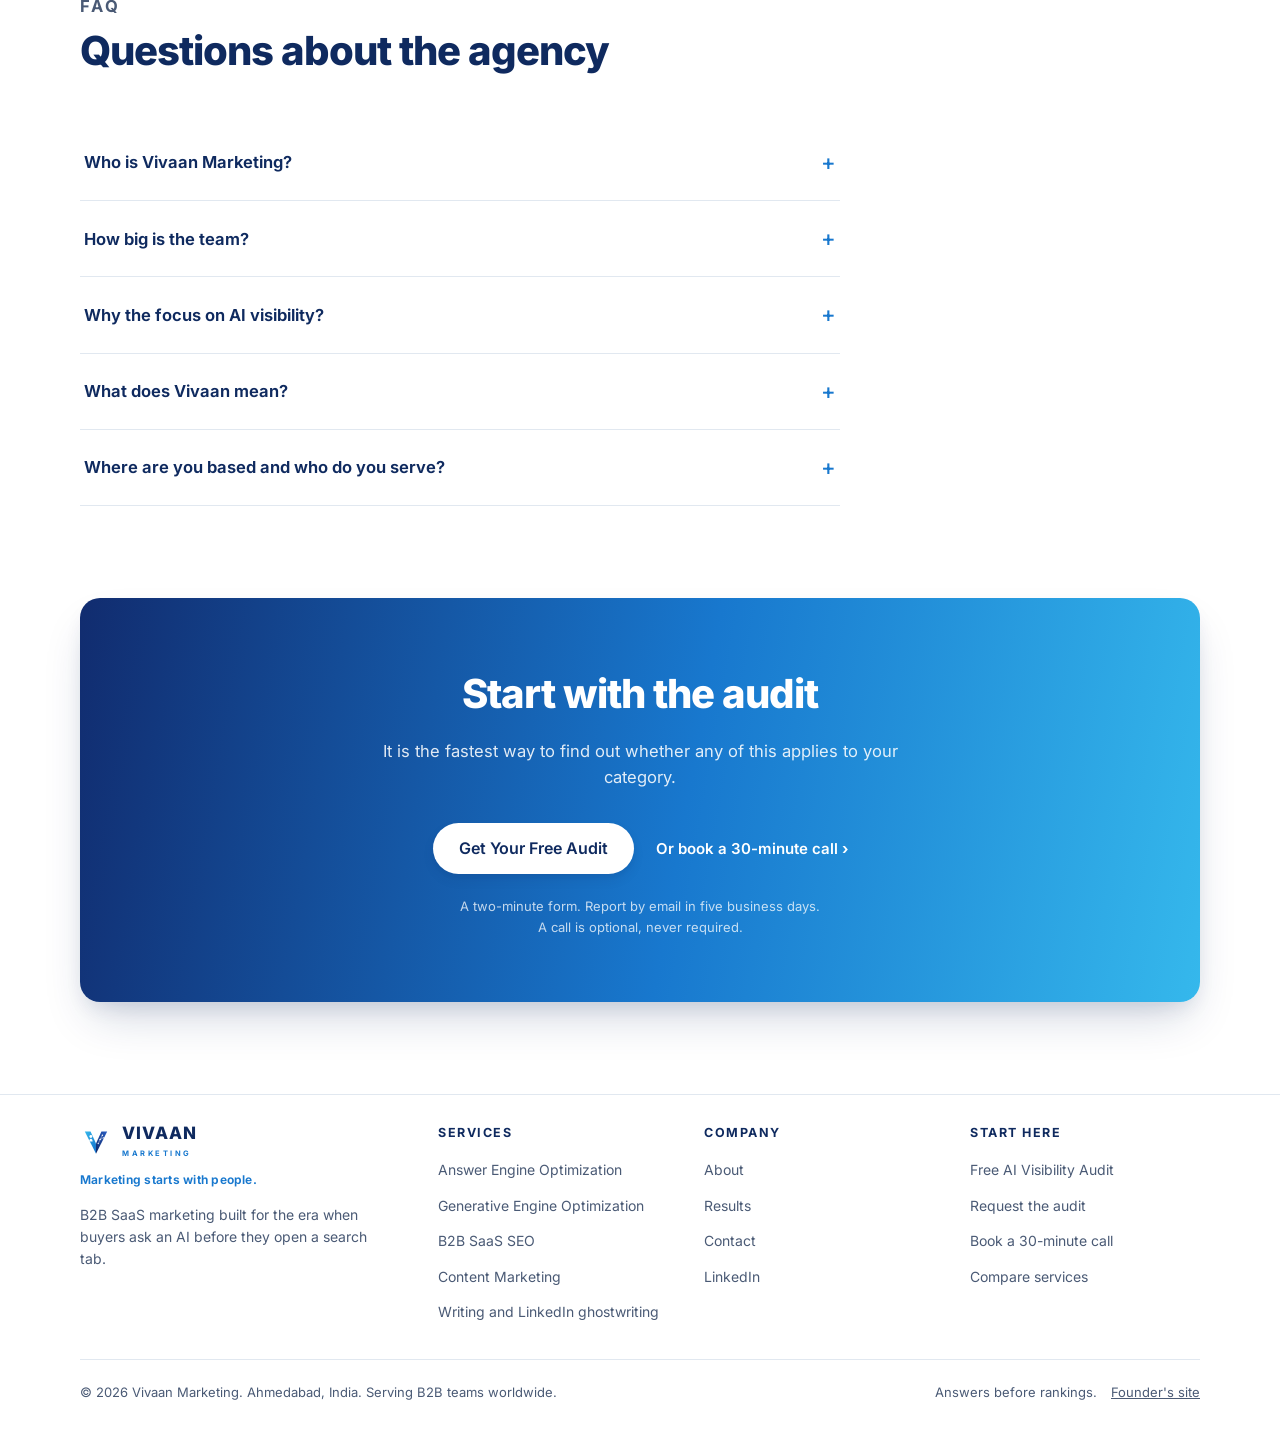
==== commit c3c88c8f: "Remove unsupported "3x average AI citation growth" claim The figure had no baseline, timeframe or na" ====
--- a/about/index.html
+++ b/about/index.html
@@ -30,7 +30,7 @@
 <body>
 <a class="skip" href="#main">Skip to content</a>
 <header class="nav"><div class="nav-inner" id="navInner"><a class="brand" href="/" aria-label="Vivaan Marketing home"><svg viewBox="0 0 200 200" width="32" height="32" aria-hidden="true" focusable="false"><defs><linearGradient id="navGradL" x1="0" y1="0" x2="0.7" y2="1"><stop offset="0" stop-color="#35B8EC"/><stop offset="1" stop-color="#1878CE"/></linearGradient><linearGradient id="navGradR" x1="1" y1="0" x2="0.2" y2="1"><stop offset="0" stop-color="#2A5FC4"/><stop offset="1" stop-color="#112C6F"/></linearGradient></defs><path d="M30 34 L66 34 L100 110 L100 174 Z" fill="url(#navGradL)"/><path d="M170 34 L134 34 L100 110 L100 174 Z" fill="url(#navGradR)"/><circle cx="68" cy="66" r="9" fill="#fff"/><path d="M57 97c0-9.4 4.9-17 11-17s11 7.6 11 17z" fill="#fff"/><g stroke="#fff" stroke-width="2.6" fill="none" stroke-linecap="round"><path d="M140 58 126 84M126 84 114 110M126 84 146 74"/></g><g fill="#fff"><circle cx="140" cy="58" r="4.6"/><circle cx="126" cy="84" r="4.6"/><circle cx="146" cy="74" r="3.4"/><circle cx="114" cy="110" r="4"/></g></svg><span><span class="word">VIVAAN</span><span class="desc">MARKETING</span></span></a><button class="nav-toggle" type="button" aria-expanded="false" aria-controls="navLinks" aria-label="Open menu" id="navToggle"><svg viewBox="0 0 24 24" aria-hidden="true"><path d="M4 7h16M4 12h16M4 17h16"/></svg></button><nav class="nav-links" id="navLinks" aria-label="Primary"><details class="has-sub"><summary>Services</summary><div class="submenu"><a href="/services/">All services<span>The full engagement map</span></a><a href="/services/answer-engine-optimization/">Answer Engine Optimization<span>Get quoted in ChatGPT and Perplexity answers</span></a><a href="/services/generative-engine-optimization/">Generative Engine Optimization<span>Win citations in Google AI Overviews and Gemini</span></a><a href="/services/b2b-saas-seo/">B2B SaaS SEO<span>Topical authority that compounds into pipeline</span></a><a href="/services/content-marketing/">Content Marketing<span>Editorial calendars tied to revenue KPIs</span></a></div></details><a href="/results/">Results</a><a href="/about/" class="current">About</a><a href="/free-ai-visibility-audit/">Free audit</a><a href="/contact/">Contact</a></nav><a class="btn" href="/free-ai-visibility-audit/#request">Get Your Free Audit</a></div></header><main id="main">
-<div class="page-hero"><div class="container"><div class="crumbs"><ol><li><a href="/">Home</a></li><li aria-current="page">About</li></ol></div></div><div class="container"><div class="page-hero-inner"><p class="kicker">About</p><h1>A B2B marketing agency built for the answer era</h1><p class="sub">We started where most agencies stop: with the question of whether a machine deciding your buyer's shortlist has any reason to name you.</p><div class="cta-row"><a class="btn big" href="/free-ai-visibility-audit/#request">Get Your Free Audit</a><a class="link-arrow" href="/services/">See all services</a></div></div></div></div><div class="stats"><div class="container"><div class="stats-inner"><div class="stat"><div class="n">3x</div><div class="d">Average growth in AI citations for clients</div></div><div class="stat"><div class="n">50+</div><div class="d">SaaS and enterprise brands served globally</div></div><div class="stat"><div class="n">500+</div><div class="d">Long-form articles published and ranking</div></div><div class="stat"><div class="n">6+ yrs</div><div class="d">In B2B tech content and search</div></div></div></div></div><section class="tight"><div class="container"><div class="prose"><h2>Who is Vivaan Marketing?</h2><p class="answer-first"><strong>Vivaan Marketing is a B2B SaaS marketing agency based in Ahmedabad, India, specialising in AI search visibility alongside SEO, content and LinkedIn personal branding.</strong> The team has six years of experience in B2B technology content, more than 500 published long-form articles, and over 50 SaaS and enterprise brands served across the United States, United Kingdom, Canada, Australia and India.</p><h3>Why we exist</h3><p>A few years ago, winning B2B search meant ranking. Today a significant share of buyer research happens inside a generated answer that names three sources and moves on. We watched client accounts hold their rankings while inbound quietly thinned, traced it, and found the same pattern repeatedly: the brands being cited were not the brands ranking highest. They were the ones structured to be quoted and corroborated enough to be trusted.</p><p>That is the gap the agency was built around. Not as a rebrand of SEO, and not as a replacement for it, but as the layer most B2B teams have not built yet.</p><h3>How we work</h3><ul><li><strong>Senior practitioners on the account.</strong> Strategy does not get delegated to whoever is available this month.</li><li><strong>Asynchronous by default.</strong> Written strategy, shared calendars and monthly reports instead of a standing call that consumes an afternoon.</li><li><strong>Evidence over adjectives.</strong> Every recommendation traces to something observed in your data or in an engine response we recorded.</li><li><strong>Narrow focus.</strong> B2B SaaS and enterprise technology only. We do not run ecommerce or local accounts.</li><li><strong>Honest scoping.</strong> If the audit shows the fix is a fortnight of your own team's time, we say so.</li></ul><h3>The name</h3><p>Vivaan means the first rays of the morning sun. The mark is a sun disc rising out of a V-shaped valley, which is a fairly direct statement of what the work is for: being seen first, before the rest of the field is visible at all.</p></div></div></section><div class="wall"><div class="container"><p class="lab">Brands we have written and ranked for</p><div class="wall-row"><span>JungleWorks</span><span>Testlify</span><span>Scalenut</span><span>Pepper Content</span><span>MultiQoS</span><span>INTECH</span></div></div></div><section><div class="container"><div class="sec-head"><p class="overline">Credentials</p><h2>What backs the work</h2></div><div class="results"><div class="result"><div class="metric">6+ yrs</div><h3>In B2B technology content and search</h3><p>SaaS, engineering, healthcare, logistics and enterprise software categories, exclusively B2B.</p><span class="who">Experience</span></div><div class="result"><div class="metric">Forbes</div><h3>Technology Council contributor</h3><p>Published on AI, search and B2B technology strategy in a vetted professional community.</p><span class="who">Authority</span></div><div class="result"><div class="metric">50+</div><h3>Brands served globally</h3><p>Including JungleWorks, Testlify, Scalenut, Pepper Content, MultiQoS and INTECH.</p><span class="who">Portfolio</span></div><div class="result"><div class="metric">HubSpot</div><h3>Certified in inbound and content</h3><p>Formal certification underneath the practical track record.</p><span class="who">Certification</span></div></div></div></section><section><div class="container"><div class="sec-head"><p class="overline">Services</p><h2>What we do</h2></div><div class="cards"><a class="card" href="/services/answer-engine-optimization/"><span class="chip"><svg viewBox="0 0 24 24" aria-hidden="true" focusable="false"><path d="M12 3v3M12 18v3M3 12h3M18 12h3M5.6 5.6l2.1 2.1M16.3 16.3l2.1 2.1M18.4 5.6l-2.1 2.1M7.7 16.3l-2.1 2.1"/><circle cx="12" cy="12" r="3.4"/></svg></span><h3>Answer Engine Optimization</h3><p>Make your pages the passage an AI engine quotes.</p><span class="go">AEO services</span></a><a class="card" href="/services/generative-engine-optimization/"><span class="chip"><svg viewBox="0 0 24 24" aria-hidden="true" focusable="false"><circle cx="12" cy="12" r="9"/><path d="M3 12h18M12 3a15 15 0 0 1 0 18a15 15 0 0 1 0-18"/></svg></span><h3>Generative Engine Optimization</h3><p>Build the entity authority that earns the citation.</p><span class="go">GEO services</span></a><a class="card" href="/services/b2b-saas-seo/"><span class="chip"><svg viewBox="0 0 24 24" aria-hidden="true" focusable="false"><circle cx="10.5" cy="10.5" r="6.5"/><path d="M15.4 15.4L21 21"/></svg></span><h3>B2B SaaS SEO</h3><p>Topical authority that compounds into pipeline.</p><span class="go">SaaS SEO</span></a></div></div></section><section><div class="container"><div class="sec-head"><p class="overline">FAQ</p><h2>Questions about the agency</h2></div><div class="faq"><details><summary>Who is Vivaan Marketing?</summary><div class="ans">Vivaan Marketing is a B2B SaaS marketing agency based in Ahmedabad, India, working with technology companies across the United States, United Kingdom, Canada, Australia and India. The team specialises in AI search visibility, SEO, content and LinkedIn personal branding, with six years of B2B technology experience and more than 500 published long-form articles behind it.</div></details><details><summary>How big is the team?</summary><div class="ans">Small and senior by design. Strategy stays with an experienced practitioner rather than being handed to an account coordinator, and specialist writers are assigned by domain. We would rather turn work down than staff it with people learning your category on your budget.</div></details><details><summary>Why the focus on AI visibility?</summary><div class="ans">Because the shift is already measurable in client accounts. Buyers increasingly shortlist vendors inside ChatGPT, Perplexity and Google AI Overviews before visiting a website, and a generated answer names three sources rather than ten. Agencies still selling rankings alone are optimising for a surface that a growing share of buyers no longer reach.</div></details><details><summary>What does Vivaan mean?</summary><div class="ans">Vivaan refers to the first rays of the morning sun, which is where the identity comes from: a sun disc rising out of a V-shaped valley. The commercial reading is deliberate, since the work is about being seen first.</div></details><details><summary>Where are you based and who do you serve?</summary><div class="ans">Based in Ahmedabad, Gujarat, India, serving B2B technology companies globally with the United States as the primary market. Delivery is asynchronous by default, so time zones have not been a practical constraint.</div></details></div></div></section><div class="cta"><div class="container"><div class="cta-panel"><h2>Start with the audit</h2><p>It is the fastest way to find out whether any of this applies to your category.</p><div class="cta-row"><a class="btn big on-grad" href="/free-ai-visibility-audit/#request">Get Your Free Audit</a><a class="link-arrow on-grad" href="https://calendly.com/devmurari-sachin87/new-meeting" rel="noopener">Or book a 30-minute call</a></div><p class="fine">A two-minute form. Report by email in five business days. A call is optional, never required.</p></div></div></div>
+<div class="page-hero"><div class="container"><div class="crumbs"><ol><li><a href="/">Home</a></li><li aria-current="page">About</li></ol></div></div><div class="container"><div class="page-hero-inner"><p class="kicker">About</p><h1>A B2B marketing agency built for the answer era</h1><p class="sub">We started where most agencies stop: with the question of whether a machine deciding your buyer's shortlist has any reason to name you.</p><div class="cta-row"><a class="btn big" href="/free-ai-visibility-audit/#request">Get Your Free Audit</a><a class="link-arrow" href="/services/">See all services</a></div></div></div></div><div class="stats"><div class="container"><div class="stats-inner"><div class="stat"><div class="n">0 to 11</div><div class="d">AI-cited keywords for a SaaS client in six months</div></div><div class="stat"><div class="n">50+</div><div class="d">SaaS and enterprise brands served globally</div></div><div class="stat"><div class="n">500+</div><div class="d">Long-form articles published and ranking</div></div><div class="stat"><div class="n">6+ yrs</div><div class="d">In B2B tech content and search</div></div></div></div></div><section class="tight"><div class="container"><div class="prose"><h2>Who is Vivaan Marketing?</h2><p class="answer-first"><strong>Vivaan Marketing is a B2B SaaS marketing agency based in Ahmedabad, India, specialising in AI search visibility alongside SEO, content and LinkedIn personal branding.</strong> The team has six years of experience in B2B technology content, more than 500 published long-form articles, and over 50 SaaS and enterprise brands served across the United States, United Kingdom, Canada, Australia and India.</p><h3>Why we exist</h3><p>A few years ago, winning B2B search meant ranking. Today a significant share of buyer research happens inside a generated answer that names three sources and moves on. We watched client accounts hold their rankings while inbound quietly thinned, traced it, and found the same pattern repeatedly: the brands being cited were not the brands ranking highest. They were the ones structured to be quoted and corroborated enough to be trusted.</p><p>That is the gap the agency was built around. Not as a rebrand of SEO, and not as a replacement for it, but as the layer most B2B teams have not built yet.</p><h3>How we work</h3><ul><li><strong>Senior practitioners on the account.</strong> Strategy does not get delegated to whoever is available this month.</li><li><strong>Asynchronous by default.</strong> Written strategy, shared calendars and monthly reports instead of a standing call that consumes an afternoon.</li><li><strong>Evidence over adjectives.</strong> Every recommendation traces to something observed in your data or in an engine response we recorded.</li><li><strong>Narrow focus.</strong> B2B SaaS and enterprise technology only. We do not run ecommerce or local accounts.</li><li><strong>Honest scoping.</strong> If the audit shows the fix is a fortnight of your own team's time, we say so.</li></ul><h3>The name</h3><p>Vivaan means the first rays of the morning sun. The mark is a sun disc rising out of a V-shaped valley, which is a fairly direct statement of what the work is for: being seen first, before the rest of the field is visible at all.</p></div></div></section><div class="wall"><div class="container"><p class="lab">Brands we have written and ranked for</p><div class="wall-row"><span>JungleWorks</span><span>Testlify</span><span>Scalenut</span><span>Pepper Content</span><span>MultiQoS</span><span>INTECH</span></div></div></div><section><div class="container"><div class="sec-head"><p class="overline">Credentials</p><h2>What backs the work</h2></div><div class="results"><div class="result"><div class="metric">6+ yrs</div><h3>In B2B technology content and search</h3><p>SaaS, engineering, healthcare, logistics and enterprise software categories, exclusively B2B.</p><span class="who">Experience</span></div><div class="result"><div class="metric">Forbes</div><h3>Technology Council contributor</h3><p>Published on AI, search and B2B technology strategy in a vetted professional community.</p><span class="who">Authority</span></div><div class="result"><div class="metric">50+</div><h3>Brands served globally</h3><p>Including JungleWorks, Testlify, Scalenut, Pepper Content, MultiQoS and INTECH.</p><span class="who">Portfolio</span></div><div class="result"><div class="metric">HubSpot</div><h3>Certified in inbound and content</h3><p>Formal certification underneath the practical track record.</p><span class="who">Certification</span></div></div></div></section><section><div class="container"><div class="sec-head"><p class="overline">Services</p><h2>What we do</h2></div><div class="cards"><a class="card" href="/services/answer-engine-optimization/"><span class="chip"><svg viewBox="0 0 24 24" aria-hidden="true" focusable="false"><path d="M12 3v3M12 18v3M3 12h3M18 12h3M5.6 5.6l2.1 2.1M16.3 16.3l2.1 2.1M18.4 5.6l-2.1 2.1M7.7 16.3l-2.1 2.1"/><circle cx="12" cy="12" r="3.4"/></svg></span><h3>Answer Engine Optimization</h3><p>Make your pages the passage an AI engine quotes.</p><span class="go">AEO services</span></a><a class="card" href="/services/generative-engine-optimization/"><span class="chip"><svg viewBox="0 0 24 24" aria-hidden="true" focusable="false"><circle cx="12" cy="12" r="9"/><path d="M3 12h18M12 3a15 15 0 0 1 0 18a15 15 0 0 1 0-18"/></svg></span><h3>Generative Engine Optimization</h3><p>Build the entity authority that earns the citation.</p><span class="go">GEO services</span></a><a class="card" href="/services/b2b-saas-seo/"><span class="chip"><svg viewBox="0 0 24 24" aria-hidden="true" focusable="false"><circle cx="10.5" cy="10.5" r="6.5"/><path d="M15.4 15.4L21 21"/></svg></span><h3>B2B SaaS SEO</h3><p>Topical authority that compounds into pipeline.</p><span class="go">SaaS SEO</span></a></div></div></section><section><div class="container"><div class="sec-head"><p class="overline">FAQ</p><h2>Questions about the agency</h2></div><div class="faq"><details><summary>Who is Vivaan Marketing?</summary><div class="ans">Vivaan Marketing is a B2B SaaS marketing agency based in Ahmedabad, India, working with technology companies across the United States, United Kingdom, Canada, Australia and India. The team specialises in AI search visibility, SEO, content and LinkedIn personal branding, with six years of B2B technology experience and more than 500 published long-form articles behind it.</div></details><details><summary>How big is the team?</summary><div class="ans">Small and senior by design. Strategy stays with an experienced practitioner rather than being handed to an account coordinator, and specialist writers are assigned by domain. We would rather turn work down than staff it with people learning your category on your budget.</div></details><details><summary>Why the focus on AI visibility?</summary><div class="ans">Because the shift is already measurable in client accounts. Buyers increasingly shortlist vendors inside ChatGPT, Perplexity and Google AI Overviews before visiting a website, and a generated answer names three sources rather than ten. Agencies still selling rankings alone are optimising for a surface that a growing share of buyers no longer reach.</div></details><details><summary>What does Vivaan mean?</summary><div class="ans">Vivaan refers to the first rays of the morning sun, which is where the identity comes from: a sun disc rising out of a V-shaped valley. The commercial reading is deliberate, since the work is about being seen first.</div></details><details><summary>Where are you based and who do you serve?</summary><div class="ans">Based in Ahmedabad, Gujarat, India, serving B2B technology companies globally with the United States as the primary market. Delivery is asynchronous by default, so time zones have not been a practical constraint.</div></details></div></div></section><div class="cta"><div class="container"><div class="cta-panel"><h2>Start with the audit</h2><p>It is the fastest way to find out whether any of this applies to your category.</p><div class="cta-row"><a class="btn big on-grad" href="/free-ai-visibility-audit/#request">Get Your Free Audit</a><a class="link-arrow on-grad" href="https://calendly.com/devmurari-sachin87/new-meeting" rel="noopener">Or book a 30-minute call</a></div><p class="fine">A two-minute form. Report by email in five business days. A call is optional, never required.</p></div></div></div>
 </main>
 <footer><div class="container"><div class="foot-grid"><div><a class="brand" href="/" aria-label="Vivaan Marketing home"><svg viewBox="0 0 200 200" width="32" height="32" aria-hidden="true" focusable="false"><defs><linearGradient id="footGradL" x1="0" y1="0" x2="0.7" y2="1"><stop offset="0" stop-color="#35B8EC"/><stop offset="1" stop-color="#1878CE"/></linearGradient><linearGradient id="footGradR" x1="1" y1="0" x2="0.2" y2="1"><stop offset="0" stop-color="#2A5FC4"/><stop offset="1" stop-color="#112C6F"/></linearGradient></defs><path d="M30 34 L66 34 L100 110 L100 174 Z" fill="url(#footGradL)"/><path d="M170 34 L134 34 L100 110 L100 174 Z" fill="url(#footGradR)"/><circle cx="68" cy="66" r="9" fill="#fff"/><path d="M57 97c0-9.4 4.9-17 11-17s11 7.6 11 17z" fill="#fff"/><g stroke="#fff" stroke-width="2.6" fill="none" stroke-linecap="round"><path d="M140 58 126 84M126 84 114 110M126 84 146 74"/></g><g fill="#fff"><circle cx="140" cy="58" r="4.6"/><circle cx="126" cy="84" r="4.6"/><circle cx="146" cy="74" r="3.4"/><circle cx="114" cy="110" r="4"/></g></svg><span><span class="word">VIVAAN</span><span class="desc">MARKETING</span></span></a><p class="foot-tag">Marketing starts with people.</p><p class="foot-blurb">B2B SaaS marketing built for the era when buyers ask an AI before they open a search tab.</p></div><div><h4>Services</h4><ul><li><a href="/services/answer-engine-optimization/">Answer Engine Optimization</a></li><li><a href="/services/generative-engine-optimization/">Generative Engine Optimization</a></li><li><a href="/services/b2b-saas-seo/">B2B SaaS SEO</a></li><li><a href="/services/content-marketing/">Content Marketing</a></li><li><a href="https://sachindevmurari.com/services/content-writing.html" rel="noopener">Writing and LinkedIn ghostwriting</a></li></ul></div><div><h4>Company</h4><ul><li><a href="/about/">About</a></li><li><a href="/results/">Results</a></li><li><a href="/contact/">Contact</a></li><li><a href="https://www.linkedin.com/in/vivaan-martech-868863165/" rel="me noopener">LinkedIn</a></li></ul></div><div><h4>Start here</h4><ul><li><a href="/free-ai-visibility-audit/">Free AI Visibility Audit</a></li><li><a href="/free-ai-visibility-audit/#request">Request the audit</a></li><li><a href="https://calendly.com/devmurari-sachin87/new-meeting" rel="noopener">Book a 30-minute call</a></li><li><a href="/services/">Compare services</a></li></ul></div></div><div class="foot-bar"><div class="foot-inner"><span>&copy; 2026 Vivaan Marketing. Ahmedabad, India. Serving B2B teams worldwide.</span><span class="spacer"></span><span>Answers before rankings.</span><span><a href="https://sachindevmurari.com/" rel="noopener">Founder's site</a></span></div></div></div></footer>
 <script>(function(){var t=document.getElementById("navToggle"),n=document.getElementById("navInner");t.addEventListener("click",function(){var o=n.classList.toggle("open");t.setAttribute("aria-expanded",o?"true":"false");t.setAttribute("aria-label",o?"Close menu":"Open menu");});})();</script>
